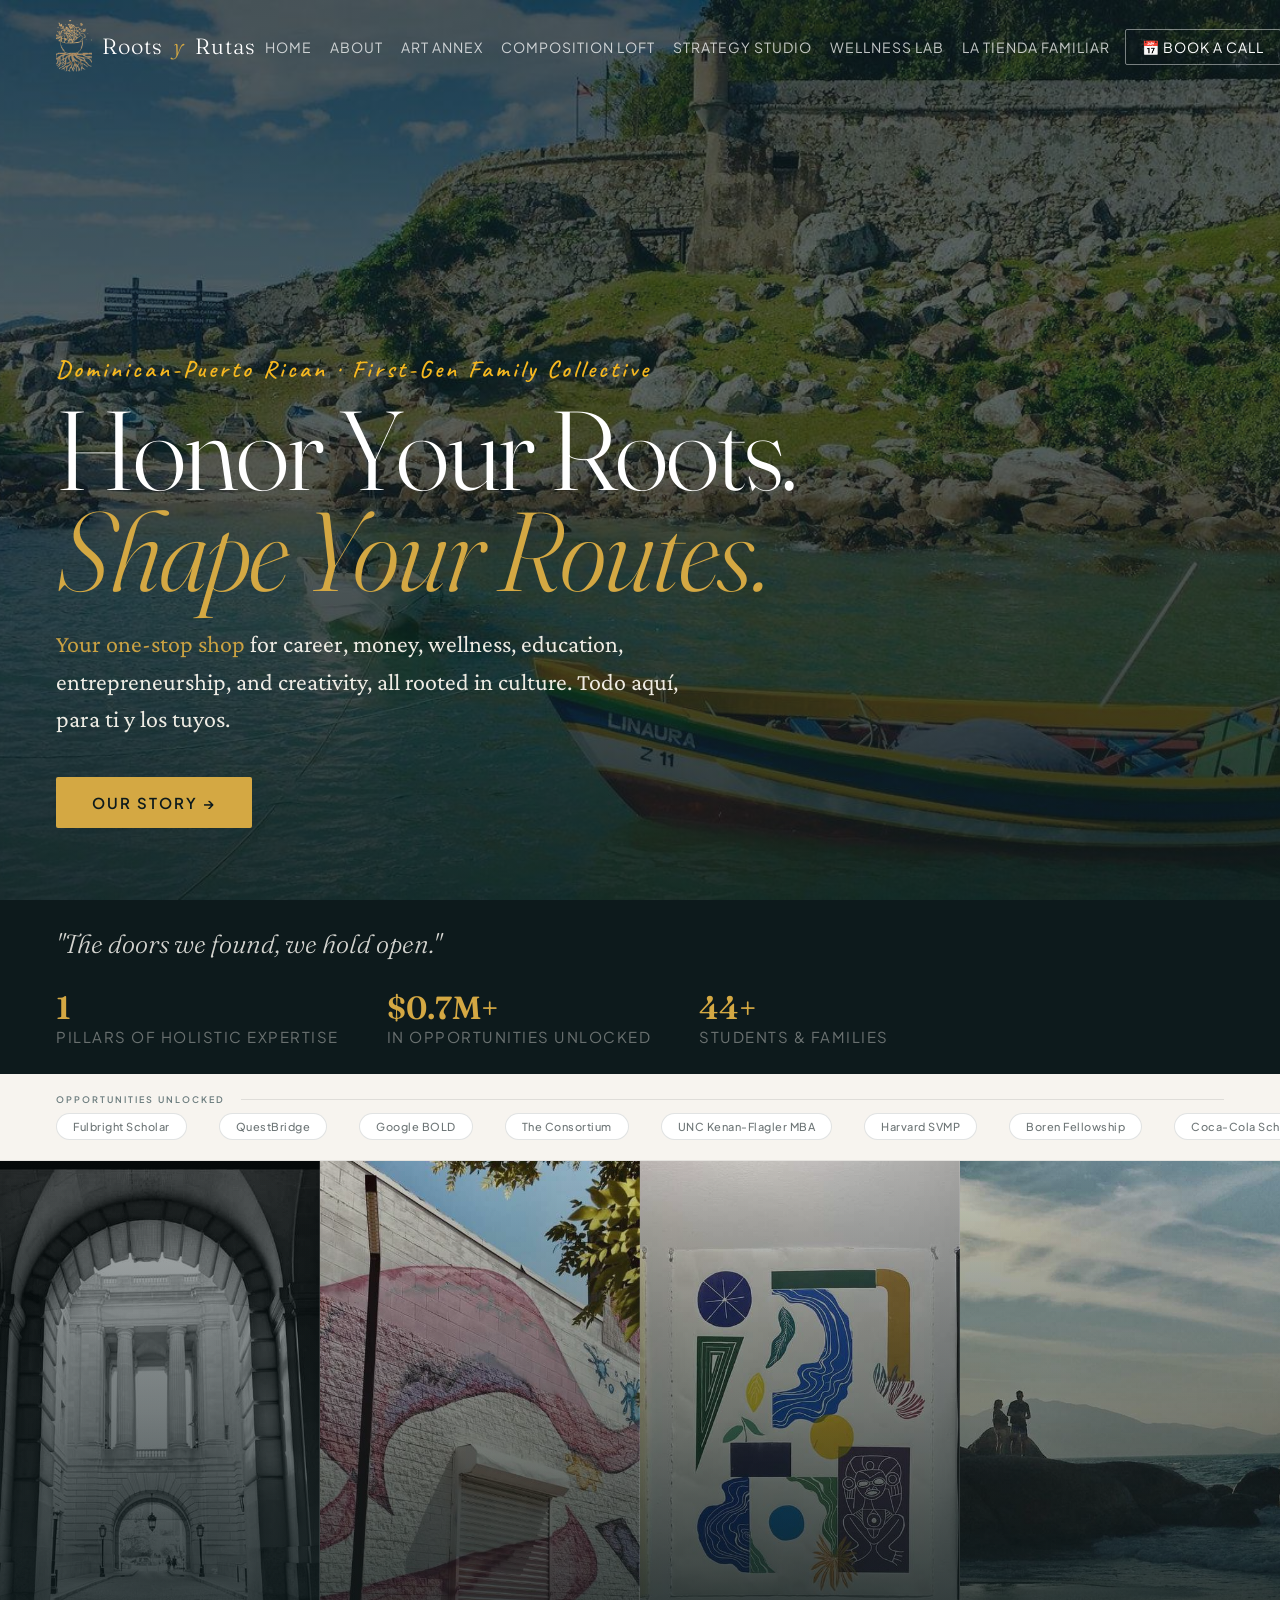
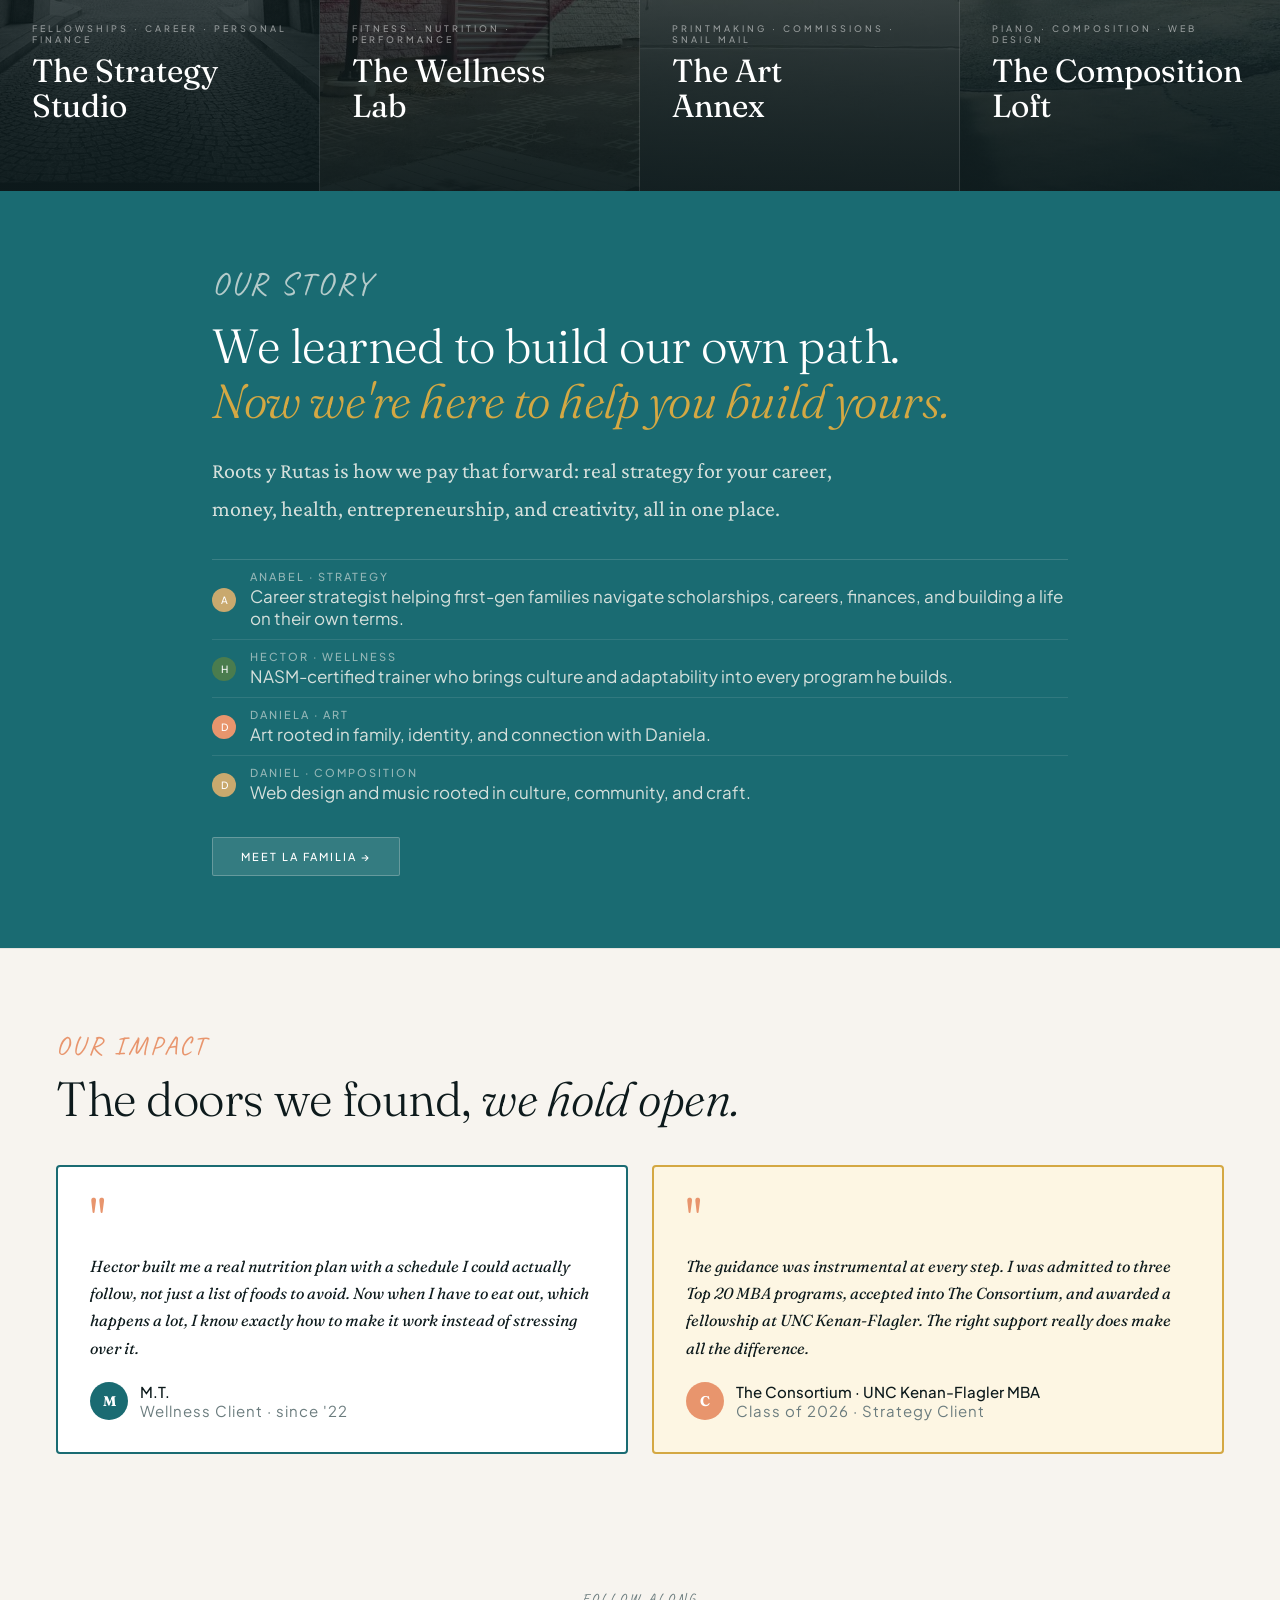
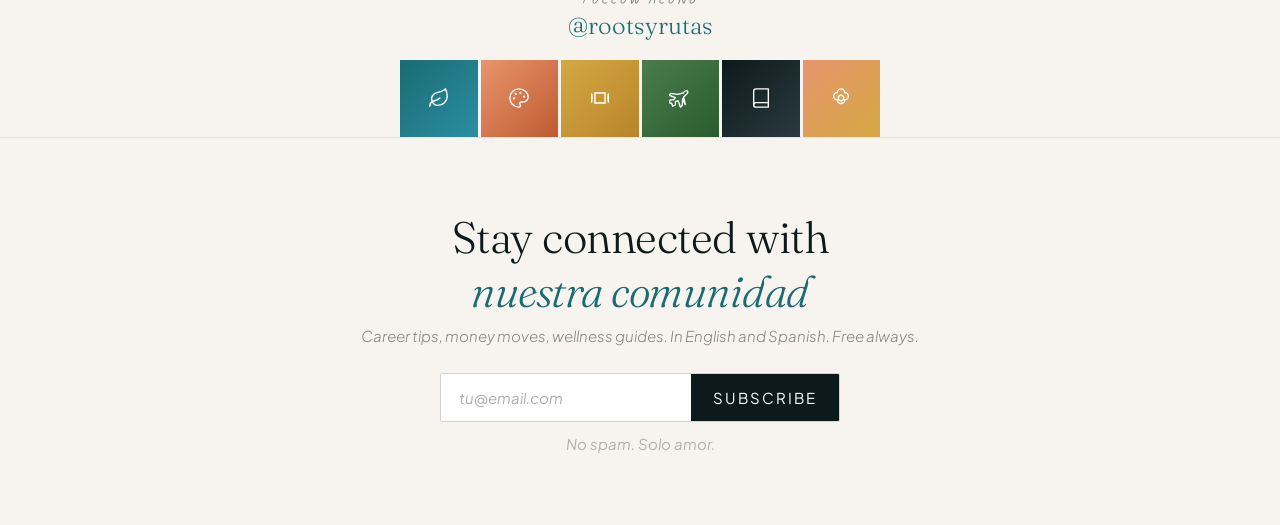
==== index.html @ 5cd0afe2 "Bump nav text size to 14px per feedback, still fits on one line Co-Authored-By: Claude Sonnet 5 <nor" ====
<!DOCTYPE html>
<html lang="en">
<head>
<link rel="preconnect" href="https://fonts.googleapis.com">
<link rel="preconnect" href="https://fonts.gstatic.com" crossorigin>
<link rel="preload" as="image" href="images/hero-home-mobile.jpg" media="(max-width:900px)">
<link rel="preload" as="image" href="images/hero-home.jpg" media="(min-width:901px)">
<style>
  .page { 
    display: none !important; 
    visibility: hidden !important;
    height: 0 !important;
    overflow: hidden !important;
  }
  .page.active { 
    display: block !important; 
    visibility: visible !important;
    height: auto !important;
    overflow: visible !important;
  }
  html { scroll-behavior: auto !important; }

/* ── STORY CAROUSEL ── */
.story-split {
  display:grid;
  grid-template-columns:1fr 1fr;
  align-items:start;
}
.story-carousel-wrap {
  position:sticky;
  top:0;
  overflow:hidden;
  height:520px;
}
.story-carousel-track {
  display:flex;
  width:300%;
  animation:story-slide 12s steps(1,end) infinite;
}
@keyframes story-slide {
  0%        { transform:translateX(0); }
  33.333%   { transform:translateX(-33.333%); }
  66.666%   { transform:translateX(-66.666%); }
  99.999%   { transform:translateX(0); }
}
.story-slide { width:33.333%; flex-shrink:0; }
.story-slide img { width:100%; height:520px; object-fit:cover; display:block; }
.story-text-stack { padding:56px 48px; }
.story-entry { margin-bottom:56px; padding-bottom:56px; border-bottom:1px solid rgba(13,26,28,0.08); }
.story-entry:last-child { margin-bottom:0; padding-bottom:0; border-bottom:none; }
@media(max-width:768px){
  .story-split { grid-template-columns:1fr; }
  .story-carousel-wrap { position:relative; height:280px; }
  .story-slide img { height:280px; }
  .story-text-stack { padding:40px 24px; }
}

/* ── RUTAS CAROUSEL ── */
.rutas-carousel-wrap { overflow:hidden; position:relative; }
.rutas-carousel-track { display:flex; width:200%; height:100%; animation:rutas-slide 8s steps(1,end) infinite; }
.rutas-slide { width:50%; flex-shrink:0; }
.rutas-slide img { width:100%; height:100%; object-fit:cover; display:block; }
@keyframes rutas-slide {
  0%     { transform:translateX(0); }
  50%    { transform:translateX(-50%); }
  99.9%  { transform:translateX(-50%); }
  100%   { transform:translateX(0); }
}

/* ── ROOTS CAROUSEL ── */
.roots-carousel-wrap { overflow:hidden; position:relative; }
.roots-carousel-track { display:flex; width:400%; height:100%; animation:roots-slide 16s steps(1,end) infinite; }
.roots-slide { width:25%; flex-shrink:0; }
.roots-slide img { width:100%; height:100%; object-fit:cover; display:block; }
@keyframes roots-slide {
  0%    { transform:translateX(0); }
  25%   { transform:translateX(-25%); }
  50%   { transform:translateX(-50%); }
  75%   { transform:translateX(-75%); }
  99.9% { transform:translateX(-75%); }
  100%  { transform:translateX(0); }
}

/* ── SECTION CAROUSELS (shared) ── */
.rry-carousel-wrap { overflow:hidden; position:relative; }
.rry-carousel-track { display:flex; height:100%; animation-duration:10s; animation-timing-function:steps(1,end); animation-iteration-count:infinite; }
.rry-slide { flex-shrink:0; }
.rry-slide img { width:100%; height:100%; object-fit:cover; display:block; }

/* 2-slide (Rutas) */
@keyframes rutas-car-slide {
  0%    { transform:translateX(0); }
  50%   { transform:translateX(-50%); }
  99.9% { transform:translateX(-50%); }
  100%  { transform:translateX(0); }
}
.rry-carousel-track[style*="rutas-car-slide"] { width:200%; }
.rry-carousel-track[style*="rutas-car-slide"] .rry-slide { width:50%; }

/* 3-slide (RootsyRutas) */
@keyframes rry-car-slide {
  0%      { transform:translateX(0); }
  33.33%  { transform:translateX(-33.333%); }
  66.66%  { transform:translateX(-66.666%); }
  99.9%   { transform:translateX(-66.666%); }
  100%    { transform:translateX(0); }
}
.rry-carousel-track[style*="rry-car-slide"] { width:300%; }
.rry-carousel-track[style*="rry-car-slide"] .rry-slide { width:33.333%; }
</style>
<meta charset="UTF-8">
<meta name="viewport" content="width=device-width, initial-scale=1.0">
<title>Roots y Rutas — Nuestra Vida, Tu Ruta</title>
<link rel="icon" type="image/png" href="images/favicon.png">
<link rel="apple-touch-icon" href="images/favicon.png">
<link href="https://fonts.googleapis.com/css2?family=Fraunces:ital,opsz,wght@0,9..144,300;0,9..144,600;0,9..144,700;1,9..144,300;1,9..144,600;1,9..144,700&family=Crimson+Pro:ital,wght@0,300;0,400;0,600;1,300;1,400;1,600&family=Plus+Jakarta+Sans:ital,wght@0,300;0,400;0,500;0,600;1,300;1,400&family=Caveat:wght@500;700&display=swap" rel="stylesheet">

<style>
/* ─────────────────────────────────────────────
   PHOTO ASSIGNMENTS (swap src= when hosting)
   HERO:        DDFBF8FC (Brazil boat - teal water)
   STORY:       IMG_0009  (graduation cheek kiss)
   ANA:         IMG_0433  (golden hour portrait)
   HECTOR_1:    IMG_4330  (museum with baby Thaís)
   HECTOR_2:    IMG_3834  (Colombia umbrellas)
   DANIELA:     IMG_2377  (diploma white dress)
   COUPLE:      IMG_1396  (graduation gowns walking)
   ARCHWAY:     IMG_0033  (B&W arch - strategy)
───────────────────────────────────────────── */

:root {
  /* Pulled directly from the photos */
  --teal:     #1a6b72;   /* from Brazil water */
  --sand:     #c9a96e;   /* from boat wood */
  --warm:     #e8956d;   /* from sunset skin tones */
  --deep:     #0d1a1c;   /* near black */
  --off-white:#f7f4ef;   /* warm white */
  --mid:      #6b7c7e;   /* muted teal-gray */
  --gold:     #d4a843;   /* Daniela's balloons */
  --green:    #4a7c4e;   /* your golden hour photo */
}

* { margin:0; padding:0; box-sizing:border-box; }
html { scroll-behavior:auto; }
.page { display:none; }
.page.active { display:block; }

body {
  font-family:'Plus Jakarta Sans', sans-serif;
  font-size:17px;
  background:var(--off-white);
  color:var(--deep);
  overflow-x:hidden;
}
/* ── NAV ── */
nav {
  position:fixed; top:0; left:0; right:0; z-index:100;
  display:flex; align-items:center; justify-content:space-between;
  padding:20px 56px;
  mix-blend-mode:normal;
  transition:all 0.4s, transform 0.35s ease;
}
nav.nav-hidden { transform:translateY(-100%); }
.nav-hamburger {
  display:none;
  flex-direction:column;
  justify-content:center;
  align-items:flex-end;
  gap:5px;
  width:32px;
  height:32px;
  background:none;
  border:none;
  cursor:pointer;
  padding:0;
  z-index:210;
  position:relative;
}
.nav-hamburger span {
  display:block;
  width:100%;
  height:2px;
  background:white;
  transition:transform 0.3s ease, opacity 0.3s ease, width 0.3s ease;
}
nav.scrolled .nav-hamburger span { background:var(--deep); }
.nav-hamburger.open span:nth-child(1) { transform:translateY(7px) rotate(45deg); width:100%; }
.nav-hamburger.open span:nth-child(2) { opacity:0; }
.nav-hamburger.open span:nth-child(3) { transform:translateY(-7px) rotate(-45deg); width:100%; }
.mobile-menu {
  position:fixed;
  inset:0;
  background:var(--deep);
  z-index:205;
  display:flex;
  align-items:center;
  justify-content:center;
  opacity:0;
  visibility:hidden;
  transform:translateY(-16px);
  transition:opacity 0.35s ease, transform 0.35s ease, visibility 0s linear 0.35s;
}
.mobile-menu.open {
  opacity:1;
  visibility:visible;
  transform:translateY(0);
  transition:opacity 0.35s ease, transform 0.35s ease, visibility 0s linear 0s;
}
.mobile-menu-links { list-style:none; text-align:center; padding:0; margin:0; }
.mobile-menu-links li { margin:20px 0; }
.mobile-menu-links a {
  font-family:'Fraunces',serif;
  font-weight:300;
  font-size:30px;
  color:#FAF6EE;
  text-decoration:none;
  cursor:pointer;
  display:inline-flex;
  flex-direction:column;
  gap:4px;
  line-height:1.1;
}
.mobile-menu-links a em {
  font-family:'Crimson Pro',serif;
  font-style:italic;
  font-weight:400;
  font-size:14px;
  color:rgba(247,244,239,0.5);
}
.mobile-menu-links .mobile-nav-book {
  margin-top:8px;
  display:inline-block;
  background:var(--gold);
  color:var(--deep);
  padding:13px 34px;
  border-radius:2px;
  font-family:'Plus Jakarta Sans',sans-serif;
  font-size:14px;
  font-weight:600;
  letter-spacing:2px;
  text-transform:uppercase;
}
@media(max-width:900px){
  .nav-hamburger { display:flex; }
}
nav.scrolled {
  background:rgba(247,244,239,0.97);
  backdrop-filter:blur(20px);
  padding:14px 56px;
  border-bottom:1px solid rgba(13,26,28,0.07);
}
.nav-logo {
  font-family:'Fraunces', serif;
  font-size:22px;
  font-weight:300;
  color:white;
  text-decoration:none;
  letter-spacing:1px;
  cursor:pointer;
  transition:color 0.4s;
}
nav.scrolled .nav-logo { color:var(--deep); }
.nav-logo em { font-style:italic; color:var(--gold); }
.nav-links { display:flex; gap:0; list-style:none; align-items:center; }
.nav-links a {
  text-decoration:none;
  font-size:14px;
  font-weight:400;
  color:rgba(255,255,255,0.75);
  letter-spacing:1px;
  text-transform:uppercase;
  transition:all 0.3s;
  padding:8px 9px;
  cursor:pointer;
  position:relative;
  white-space:nowrap;
}
nav.scrolled .nav-links a { color:rgba(13,26,28,0.55); }
.nav-links a:hover { color:var(--warm); }
nav.scrolled .nav-links a:hover { color:var(--teal); }
.nav-links a[data-es]::after {
  content:attr(data-es);
  position:absolute;
  top:100%;
  left:50%;
  transform:translate(-50%,2px);
  white-space:nowrap;
  font-family:'Crimson Pro',serif;
  font-style:italic;
  font-size:16px;
  font-weight:400;
  letter-spacing:0;
  text-transform:none;
  color:#FAF6EE;
  background:var(--deep);
  padding:6px 14px;
  border-radius:3px;
  opacity:0;
  pointer-events:none;
  transition:opacity 0.25s ease, transform 0.25s ease;
  z-index:200;
}
.nav-links a[data-es]:hover::after {
  opacity:1;
  transform:translate(-50%,8px);
}
.nav-book {
  background:transparent !important;
  border:1px solid rgba(255,255,255,0.45) !important;
  color:white !important;
  border-radius:2px;
  padding:8px 16px !important;
  margin-left:6px;
  white-space:nowrap;
  transition:all 0.3s !important;
}
.nav-book:hover { background:white !important; color:var(--deep) !important; }
nav.scrolled .nav-book {
  border-color:var(--teal) !important;
  color:var(--teal) !important;
}
nav.scrolled .nav-book:hover {
  background:var(--teal) !important;
  color:white !important;
}

/* ── PAGES ── */
/* ── HERO ── */
.hero {
  height:100vh;
  position:relative;
  overflow:hidden;
  display:flex;
  align-items:flex-end;
}
.hero-img {
  position:absolute;
  inset:0;
  background:
    linear-gradient(to bottom,
      rgba(13,26,28,0.72) 0%,
      rgba(13,26,28,0.65) 40%,
      rgba(13,26,28,0.85) 100%),
    url('images/hero-home.jpg') center/cover no-repeat;
}
.hero-content {
  position:relative;
  z-index:2;
  padding:0 56px 72px;
  max-width:900px;
  min-width:0;
  width:100%;
}
.hero-eyebrow {
  font-family:'Caveat', cursive;
  font-size:16px;
  color:rgba(255,255,255,0.65);
  letter-spacing:3px;
  display:block;
  margin-bottom:16px;
}
.hero-headline {
  font-family:'Fraunces', serif;
  font-weight:300;
  font-size:clamp(60px,9vw,112px);
  color:white;
  line-height:0.9;
  letter-spacing:-2px;
  margin-bottom:24px;
}
.hero-headline em {
  font-style:italic;
  color:var(--gold);
  display:block;
}
.hero-sub {
  font-size:15px;
  font-weight:300;
  color:rgba(255,255,255,0.72);
  line-height:1.75;
  max-width:480px;
  margin-bottom:40px;
  font-style:italic;
}
.hero-actions { display:flex; gap:16px; align-items:center; flex-wrap:wrap; }
.btn-hero-primary {
  background:white;
  color:var(--deep);
  padding:14px 32px;
  font-size:15px;
  font-weight:500;
  letter-spacing:2px;
  text-transform:uppercase;
  text-decoration:none;
  border-radius:2px;
  transition:all 0.25s;
  cursor:pointer;
  border:none;
  font-family:'Plus Jakarta Sans',sans-serif;
}
.btn-hero-primary:hover { background:var(--gold); color:white; }
.btn-hero-ghost {
  color:rgba(255,255,255,0.75);
  font-size:15px;
  font-weight:400;
  letter-spacing:2px;
  text-transform:uppercase;
  text-decoration:none;
  border-bottom:1px solid rgba(255,255,255,0.35);
  padding-bottom:2px;
  transition:all 0.25s;
  cursor:pointer;
}
.btn-hero-ghost:hover { color:white; border-color:white; }

/* ── INTRO STRIP ── */
.intro-strip {
  background:var(--deep);
  padding:28px 56px;
  display:flex;
  align-items:center;
  justify-content:space-between;
  gap:32px;
  flex-wrap:wrap;
}
.intro-tagline {
  font-family:'Fraunces', serif;
  font-size:clamp(18px,2.5vw,26px);
  font-style:italic;
  color:rgba(247,244,239,0.85);
  font-weight:300;
}
.intro-stats {
  display:flex;
  gap:48px;
}
.intro-stat {}
.intro-num {
  font-family:'Fraunces', serif;
  font-size:32px;
  font-weight:600;
  color:var(--gold);
  line-height:1;
}
.intro-label {
  font-size:15px;
  letter-spacing:1.5px;
  text-transform:uppercase;
  color:rgba(247,244,239,0.4);
  margin-top:3px;
}

/* ── FOUR PORTALS ── */
.portals {
  display:grid;
  grid-template-columns:repeat(4,1fr);
  height:70vh;
  min-height:500px;
}
.portal {
  position:relative;
  overflow:hidden;
  cursor:pointer;
}
.portal-img {
  position:absolute;
  inset:0;
  background-size:cover;
  background-position:center;
  transition:transform 0.7s cubic-bezier(0.25,0.46,0.45,0.94);
}
.portal:hover .portal-img { transform:scale(1.05); }
.portal-overlay {
  position:absolute;
  inset:0;
  background:linear-gradient(to top, rgba(13,26,28,0.85) 0%, rgba(13,26,28,0.2) 60%, transparent 100%);
  transition:background 0.4s;
}
.portal:hover .portal-overlay {
  background:linear-gradient(to top, rgba(13,26,28,0.92) 0%, rgba(13,26,28,0.4) 60%, rgba(13,26,28,0.1) 100%);
}
.portal-content {
  position:absolute;
  bottom:0; left:0; right:0;
  padding:36px 32px;
}
.portal-tag {
  font-size:9px;
  font-weight:500;
  letter-spacing:3px;
  text-transform:uppercase;
  color:rgba(255,255,255,0.5);
  display:block;
  margin-bottom:8px;
}
.portal-name {
  font-family:'Fraunces', serif;
  font-size:clamp(22px,2.5vw,32px);
  font-weight:400;
  color:white;
  line-height:1.1;
  margin-bottom:10px;
}
.portal-desc {
  font-size:15px;
  color:rgba(255,255,255,0.6);
  line-height:1.6;
  max-height:0;
  overflow:hidden;
  transition:max-height 0.4s ease, opacity 0.4s;
  opacity:0;
  margin-bottom:0;
}
.portal:hover .portal-desc {
  max-height:80px;
  opacity:1;
  margin-bottom:16px;
}
.portal-cta {
  display:inline-flex;
  align-items:center;
  gap:8px;
  font-size:15px;
  letter-spacing:2px;
  text-transform:uppercase;
  color:white;
  opacity:0;
  transform:translateY(8px);
  transition:all 0.4s;
}
.portal:hover .portal-cta { opacity:1; transform:translateY(0); }
.portal-cta-arrow { transition:transform 0.25s; }
.portal:hover .portal-cta-arrow { transform:translateX(4px); }
.portal-divider {
  position:absolute;
  top:0; right:0; bottom:0;
  width:1px;
  background:rgba(255,255,255,0.12);
}

/* ── OUR STORY ── */
.story {
  display:block;
}
.story-text {
  padding:56px 8%;
  display:grid;
  grid-template-columns:1fr 1fr;
  gap:48px;
  align-items:start;
  background:var(--teal);
}
.story-eyebrow {
  font-family:'Caveat', cursive;
  font-size:15px;
  color:var(--gold);
  letter-spacing:3px;
  display:block;
  margin-bottom:24px;
}
.story-headline {
  color:white;
  font-family:'Fraunces', serif;
  font-weight:300;
  font-size:clamp(42px,5vw,66px);
  color:white;
  line-height:1.05;
  margin-bottom:28px;
  letter-spacing:-0.5px;
}
.story-headline em { font-style:italic; color:var(--gold); }
.story-body {
  font-size:14.5px;
  font-weight:300;
  color:rgba(247,244,239,0.85);
  line-height:1.85;
  margin-bottom:16px;
}
.story-milestones {
  display:flex;
  flex-direction:column;
  gap:0;
  margin-top:36px;
  border-top:1px solid rgba(247,244,239,0.15);
}
.milestone-row {
  display:flex;
  gap:20px;
  align-items:flex-start;
  padding:16px 0;
  border-bottom:1px solid rgba(247,244,239,0.1);
}
.milestone-initial {
  width:28px;
  height:28px;
  border-radius:50%;
  display:flex;
  align-items:center;
  justify-content:center;
  font-size:15px;
  font-weight:500;
  color:white;
  flex-shrink:0;
  margin-top:2px;
}
.milestone-text {}
.milestone-who {
  font-size:9px;
  font-weight:500;
  letter-spacing:2px;
  text-transform:uppercase;
  opacity:0.65;
  margin-bottom:1px;
  color:white;
}
.milestone-what {
  font-size:15px;
  color:rgba(247,244,239,0.75);
  line-height:1.5;
}
.milestone-what em { font-style:italic; opacity:0.6; font-size:14px; }

/* ── SECTION DIVIDER ── */
.section-divider {
  padding:72px 56px;
  background:var(--off-white);
  display:grid;
  grid-template-columns:1fr 1fr;
  gap:80px;
  align-items:center;
}
.divider-headline {
  font-family:'Fraunces', serif;
  font-size:clamp(36px,5vw,64px);
  font-weight:300;
  line-height:1.0;
  letter-spacing:-1px;
  color:var(--deep);
}
.divider-headline em { font-style:italic; color:var(--teal); }
.divider-body {
  font-size:15px;
  font-weight:300;
  color:rgba(13,26,28,0.6);
  line-height:1.85;
}

/* ── WHO WE SERVE ── */
.serve {
  background:var(--off-white);
  padding:80px 56px;
  border-top:1px solid rgba(13,26,28,0.08);
}
.serve-grid {
  display:grid;
  grid-template-columns:repeat(4,1fr);
  gap:0;
  margin-top:48px;
  border:1px solid rgba(13,26,28,0.08);
  border-radius:4px;
  overflow:hidden;
}
.serve-item {
  padding:36px 28px;
  border-right:1px solid rgba(13,26,28,0.08);
  transition:background 0.25s;
}
.serve-item:last-child { border-right:none; }
.serve-item:hover { background:rgba(26,107,114,0.04); }
.serve-icon { font-size:28px; display:block; margin-bottom:14px; }
.serve-title {
  font-family:'Fraunces', serif;
  font-size:19px;
  font-weight:600;
  color:var(--deep);
  margin-bottom:8px;
}
.serve-desc {
  font-size:15px;
  color:rgba(13,26,28,0.55);
  line-height:1.65;
}

/* ── FREE RESOURCES ── */
.resources {
  background:var(--deep);
  padding:90px 56px;
}
.resources-header {
  display:grid;
  grid-template-columns:1fr 1fr;
  gap:60px;
  align-items:end;
  margin-bottom:56px;
}
.resources-headline {
  font-family:'Fraunces', serif;
  font-size:clamp(36px,5vw,60px);
  font-weight:300;
  color:white;
  line-height:1.0;
  letter-spacing:-1px;
}
.resources-headline em { font-style:italic; color:var(--gold); }
.resources-sub {
  font-size:14px;
  font-weight:300;
  color:rgba(247,244,239,0.55);
  line-height:1.8;
}
.resources-grid {
  display:grid;
  grid-template-columns:repeat(3,1fr);
  gap:2px;
  background:rgba(247,244,239,0.05);
}
.resource-card {
  background:rgba(13,26,28,0.8);
  padding:40px 32px;
  transition:background 0.3s;
  position:relative;
}
.resource-card:hover { background:rgba(26,107,114,0.15); }
.resource-card.coming { opacity:0.5; }
.resource-flag {
  display:inline-block;
  font-size:28px;
  margin-bottom:16px;
}
.resource-title {
  font-family:'Fraunces', serif;
  font-size:22px;
  font-weight:400;
  color:white;
  margin-bottom:10px;
  line-height:1.2;
}
.resource-desc {
  font-size:14px;
  color:rgba(247,244,239,0.5);
  line-height:1.65;
  margin-bottom:24px;
}
.resource-btn {
  display:inline-block;
  font-size:15px;
  letter-spacing:2px;
  text-transform:uppercase;
  color:var(--gold);
  text-decoration:none;
  border-bottom:1px solid rgba(212,168,67,0.35);
  padding-bottom:2px;
  transition:all 0.25s;
  cursor:pointer;
  background:none;
  border-top:none;
  border-left:none;
  border-right:none;
  font-family:'Plus Jakarta Sans',sans-serif;
}
.resource-btn:hover { color:white; border-color:white; }
.resource-btn.disabled {
  color:rgba(247,244,239,0.25);
  border-color:rgba(247,244,239,0.1);
  cursor:not-allowed;
}
.resource-badge {
  position:absolute;
  top:20px; right:20px;
  font-size:9px;
  letter-spacing:1.5px;
  text-transform:uppercase;
  padding:4px 10px;
  border-radius:2px;
}
.resource-badge.free { background:rgba(74,124,78,0.25); color:#7dd87f; }
.resource-badge.soon { background:rgba(247,244,239,0.08); color:rgba(247,244,239,0.4); }

/* ── CTA BAND ── */
.cta-band {
  background:var(--teal);
  padding:80px 56px;
  display:grid;
  grid-template-columns:1fr auto;
  gap:60px;
  align-items:center;
}
.cta-band-text {}
.cta-band-eyebrow {
  font-family:'Caveat', cursive;
  font-size:15px;
  color:rgba(247,244,239,0.6);
  letter-spacing:3px;
  display:block;
  margin-bottom:12px;
}
.cta-band-headline {
  font-family:'Fraunces', serif;
  font-weight:300;
  font-size:clamp(32px,4vw,52px);
  color:white;
  line-height:1.05;
  letter-spacing:-0.5px;
}
.cta-band-headline em { font-style:italic; }
.cta-band-actions {
  display:flex;
  flex-direction:column;
  gap:14px;
  align-items:flex-end;
  flex-shrink:0;
}
.btn-white {
  background:white;
  color:var(--teal);
  padding:15px 36px;
  font-size:15px;
  font-weight:500;
  letter-spacing:2px;
  text-transform:uppercase;
  text-decoration:none;
  border-radius:2px;
  transition:all 0.25s;
  cursor:pointer;
  border:none;
  font-family:'Plus Jakarta Sans',sans-serif;
  white-space:nowrap;
}
.btn-white:hover { background:var(--gold); color:white; }
.btn-white-outline {
  background:transparent;
  color:rgba(255,255,255,0.7);
  font-size:15px;
  letter-spacing:2px;
  text-transform:uppercase;
  text-decoration:none;
  border-bottom:1px solid rgba(255,255,255,0.3);
  padding-bottom:2px;
  transition:all 0.25s;
  cursor:pointer;
  white-space:nowrap;
}
.btn-white-outline:hover { color:white; border-color:white; }

/* ── EMAIL ── */
.email-section {
  background:var(--off-white);
  padding:72px 56px;
  text-align:center;
  border-top:1px solid rgba(13,26,28,0.07);
}
.email-headline {
  font-family:'Fraunces', serif;
  font-weight:300;
  font-size:clamp(28px,3.5vw,44px);
  color:var(--deep);
  margin-bottom:8px;
  letter-spacing:-0.5px;
}
.email-headline em { font-style:italic; color:var(--teal); }
.email-sub {
  font-size:15px;
  font-weight:300;
  color:rgba(13,26,28,0.5);
  margin-bottom:28px;
  font-style:italic;
}
.email-form {
  display:flex;
  gap:0;
  max-width:400px;
  margin:0 auto;
  border:1px solid rgba(13,26,28,0.15);
  border-radius:2px;
  overflow:hidden;
}
.email-input {
  flex:1;
  padding:14px 18px;
  border:none;
  background:white;
  font-size:15px;
  font-family:'Plus Jakarta Sans',sans-serif;
  color:var(--deep);
  outline:none;
}
.email-input::placeholder { color:rgba(13,26,28,0.35); font-style:italic; }
.email-submit {
  background:var(--deep);
  color:white;
  padding:14px 22px;
  border:none;
  font-size:15px;
  letter-spacing:2px;
  text-transform:uppercase;
  cursor:pointer;
  transition:background 0.25s;
  font-family:'Plus Jakarta Sans',sans-serif;
  white-space:nowrap;
}
.email-submit:hover { background:var(--teal); }
.email-note {
  font-size:15px;
  color:rgba(13,26,28,0.3);
  margin-top:12px;
  font-style:italic;
}

/* ── FOOTER ── */
footer {
  background:var(--deep);
  padding:60px 56px 28px;
}
.footer-top {
  display:grid;
  grid-template-columns:2fr 1fr 1fr 1fr;
  gap:48px;
  padding-bottom:48px;
  border-bottom:1px solid rgba(247,244,239,0.07);
  margin-bottom:24px;
}
.footer-brand {
  font-family:'Fraunces', serif;
  font-size:28px;
  font-weight:300;
  color:white;
  letter-spacing:0.5px;
  margin-bottom:8px;
}
.footer-brand em { font-style:italic; color:var(--gold); }
.footer-tagline {
  font-size:14px;
  font-style:italic;
  color:rgba(247,244,239,0.3);
  letter-spacing:1px;
  font-family:'Fraunces', serif;
}
.footer-col-title {
  font-size:9px;
  letter-spacing:2.5px;
  text-transform:uppercase;
  color:rgba(247,244,239,0.3);
  margin-bottom:16px;
  font-weight:500;
}
.footer-links { list-style:none; }
.footer-links li { margin-bottom:10px; }
.footer-links a {
  font-size:14px;
  color:rgba(247,244,239,0.5);
  text-decoration:none;
  transition:color 0.2s;
  cursor:pointer;
  font-weight:300;
}
.footer-links a:hover { color:var(--gold); }
.footer-bottom {
  display:flex;
  justify-content:space-between;
  align-items:center;
}
.footer-copy {
  font-size:15px;
  color:rgba(247,244,239,0.2);
}
.footer-social { display:flex; gap:20px; }
.footer-social a {
  font-size:15px;
  color:rgba(247,244,239,0.3);
  text-decoration:none;
  letter-spacing:1px;
  text-transform:uppercase;
  transition:color 0.2s;
}
.footer-social a:hover { color:var(--gold); }

/* ══════════════════════════════════════
   INTERIOR PAGES — SHARED
══════════════════════════════════════ */
.page-hero {
  height:75vh;
  min-height:480px;
  position:relative;
  display:flex;
  align-items:flex-end;
  overflow:hidden;
}
.page-hero-img {
  position:absolute;
  inset:0;
  background-size:cover;
  background-position:center;
}
.page-hero-overlay {
  position:absolute;
  inset:0;
  background:linear-gradient(to top,
    rgba(13,26,28,0.9) 0%,
    rgba(13,26,28,0.3) 60%,
    rgba(13,26,28,0.1) 100%);
}
.page-hero-content {
  position:relative;
  z-index:2;
  padding:0 56px 64px;
}
.page-hero-eyebrow {
  font-family:'Caveat', cursive;
  font-size:14px;
  color:rgba(255,255,255,0.55);
  letter-spacing:3px;
  display:block;
  margin-bottom:12px;
}
.page-hero-title {
  font-family:'Fraunces', serif;
  font-weight:300;
  font-size:clamp(44px,7vw,88px);
  color:white;
  line-height:0.92;
  letter-spacing:-2px;
}
.page-hero-title em { font-style:italic; }
.page-hero-sub {
  font-size:15px;
  font-weight:300;
  font-style:italic;
  color:rgba(255,255,255,0.6);
  max-width:500px;
  line-height:1.7;
  margin-top:16px;
}

/* Person intro */
.person-intro {
  display:grid;
  grid-template-columns:1fr 1fr;
  min-height:60vh;
}
.person-photo {
  background-size:cover;
  background-position:center top;
}
.person-text {
  padding:72px 64px;
  background:var(--off-white);
  display:flex;
  flex-direction:column;
  justify-content:center;
}
.person-name {
  font-family:'Fraunces', serif;
  font-size:clamp(46px,5.5vw,68px);
  font-weight:300;
  color:var(--deep);
  letter-spacing:-1px;
  line-height:0.95;
  margin-bottom:6px;
}
.person-name em { font-style:italic; }
.person-role {
  font-size:17px;
  letter-spacing:3px;
  text-transform:uppercase;
  color:var(--mid);
  margin-bottom:12px;
}
.person-bio {
  font-size:19px;
  font-weight:300;
  color:rgba(13,26,28,0.7);
  line-height:1.65;
  margin-bottom:10px;
}
.person-creds {
  display:flex;
  flex-wrap:wrap;
  gap:8px;
  margin-top:16px;
  margin-bottom:28px;
}
.person-cred {
  font-size:15px;
  letter-spacing:0.5px;
  padding:5px 14px;
  border:1px solid rgba(13,26,28,0.15);
  border-radius:2px;
  color:rgba(13,26,28,0.6);
}

/* Services section */
.services-section {
  padding:80px 56px;
  background:white;
}
.section-header {
  display:flex;
  justify-content:space-between;
  align-items:flex-end;
  margin-bottom:28px;
  flex-wrap:wrap;
  gap:20px;
}
.section-title-sm {
  font-family:'Caveat', cursive;
  font-size:14px;
  letter-spacing:3px;
  color:var(--mid);
  display:block;
  margin-bottom:8px;
  text-transform:uppercase;
}
.section-headline {
  font-family:'Fraunces', serif;
  font-size:clamp(28px,4vw,44px);
  font-weight:300;
  color:var(--deep);
  letter-spacing:-0.5px;
  line-height:1.05;
}
.section-headline em { font-style:italic; color:var(--teal); }
.services-list {
  display:flex;
  flex-direction:column;
  gap:0;
}
.service-row {
  display:grid;
  grid-template-columns:1fr 1fr auto;
  gap:40px;
  align-items:start;
  padding:36px 0;
  border-bottom:1px solid rgba(13,26,28,0.07);
  transition:background 0.2s;
}
.service-row:last-child { border-bottom:none; }
.service-left {}
.service-num {
  font-family:'Fraunces', serif;
  font-size:14px;
  color:rgba(13,26,28,0.25);
  margin-bottom:8px;
}
.service-name {
  font-family:'Fraunces', serif;
  font-size:clamp(20px,2.5vw,26px);
  font-weight:600;
  color:var(--deep);
  margin-bottom:6px;
  line-height:1.1;
}
.service-price {
  font-size:14px;
  color:var(--teal);
  letter-spacing:0.5px;
}
.service-middle {}
.service-desc {
  font-size:17px;
  font-weight:300;
  color:rgba(13,26,28,0.6);
  line-height:1.7;
  margin-bottom:12px;
}
.service-includes {
  list-style:none;
  display:flex;
  flex-direction:column;
  gap:4px;
}
.service-includes li {
  font-size:17px;
  color:rgba(13,26,28,0.6);
  display:flex;
  gap:8px;
  align-items:flex-start;
  line-height:1.4;
}
.service-includes li::before {
  content:'•';
  color:var(--teal);
  flex-shrink:0;
  font-size:20px;
  margin-top:-3px;
}
.service-right {
  display:flex;
  align-items:flex-start;
  padding-top:4px;
}
.btn-book {
  display:inline-flex;
  align-items:center;
  gap:8px;
  background:var(--deep);
  color:white;
  padding:12px 24px;
  font-size:15px;
  letter-spacing:2px;
  text-transform:uppercase;
  text-decoration:none;
  border-radius:2px;
  transition:all 0.25s;
  cursor:pointer;
  border:none;
  font-family:'Plus Jakarta Sans',sans-serif;
  white-space:nowrap;
}
.btn-book:hover { background:var(--teal); }
.btn-book.mango:hover { background:var(--warm); }
.btn-book.leaf:hover { background:var(--green); }

/* Products section */
.products-section {
  padding:48px 56px;
  background:var(--off-white);
}
.products-grid {
  display:grid;
  grid-template-columns:repeat(3,1fr);
  gap:20px;
  margin-top:20px;
}
.product-item {
  background:white;
  border-radius:4px;
  overflow:hidden;
  border:1px solid rgba(13,26,28,0.06);
  transition:all 0.3s;
}
.product-item:hover {
  transform:translateY(-3px);
  box-shadow:0 8px 24px rgba(13,26,28,0.08);
}
.product-thumb {
  height:140px;
  display:flex;
  align-items:center;
  justify-content:center;
  position:relative;
}
.product-thumb-text {
  font-family:'Fraunces', serif;
  font-size:21px;
  font-weight:600;
  color:white;
  text-align:center;
  line-height:1.2;
  padding:0 16px;
}
.product-avail {
  position:absolute;
  top:10px; right:10px;
  font-size:10px;
  letter-spacing:1.5px;
  text-transform:uppercase;
  padding:3px 8px;
  border-radius:2px;
}
.product-avail.yes { background:rgba(74,124,78,0.25); color:#5a9e5e; }
.product-avail.soon { background:rgba(13,26,28,0.2); color:rgba(255,255,255,0.5); }
.product-info { padding:18px 20px; }
.product-title {
  font-family:'Fraunces', serif;
  font-size:19px;
  font-weight:600;
  color:var(--deep);
  margin-bottom:6px;
}
.product-blurb {
  font-size:16px;
  color:rgba(13,26,28,0.55);
  line-height:1.5;
  margin-bottom:14px;
}
.product-footer-row {
  display:flex;
  justify-content:space-between;
  align-items:center;
}
.product-price-display {
  font-family:'Fraunces', serif;
  font-size:24px;
  font-weight:600;
  color:var(--teal);
}
.product-price-note {
  font-size:12px;
  color:var(--mid);
  display:block;
  margin-top:1px;
}
.btn-sm {
  background:var(--deep);
  color:white;
  padding:8px 16px;
  font-size:11px;
  letter-spacing:1.5px;
  text-transform:uppercase;
  border:none;
  cursor:pointer;
  border-radius:2px;
  transition:background 0.25s;
  font-family:'Plus Jakarta Sans',sans-serif;
}
.btn-sm:hover { background:var(--teal); }
.btn-sm.disabled { background:rgba(13,26,28,0.1); color:rgba(13,26,28,0.3); cursor:not-allowed; }

/* Art section */
.art-prints {
  background:var(--deep);
  padding:80px 56px;
}
.art-grid {
  display:grid;
  grid-template-columns:repeat(3,1fr);
  gap:16px;
  margin-top:40px;
}
.art-item {
  border-radius:4px;
  overflow:hidden;
  transition:transform 0.3s;
  cursor:pointer;
}
.art-item:hover { transform:translateY(-4px); }
.art-thumb {
  height:200px;
  display:flex;
  flex-direction:column;
  align-items:center;
  justify-content:center;
  position:relative;
}
.art-info { padding:16px; background:rgba(255,255,255,0.05); }
.art-title {
  font-family:'Fraunces', serif;
  font-size:16px;
  font-weight:400;
  color:white;
  margin-bottom:2px;
}
.art-edition {
  font-size:14px;
  color:rgba(247,244,239,0.35);
  letter-spacing:1px;
  display:block;
  margin-bottom:12px;
}
.art-row {
  display:flex;
  justify-content:space-between;
  align-items:center;
}
.art-price {
  font-family:'Fraunces', serif;
  font-size:18px;
  font-weight:600;
  color:var(--gold);
}

/* Snail mail */
.snail-section {
  background:var(--warm);
  padding:72px 56px;
  display:grid;
  grid-template-columns:1fr 1fr;
  gap:72px;
  align-items:center;
}
.snail-eyebrow {
  font-family:'Caveat', cursive;
  font-size:20px;
  color:rgba(255,255,255,0.6);
  letter-spacing:3px;
  display:block;
  margin-bottom:12px;
}
.snail-title {
  font-family:'Fraunces', serif;
  font-size:clamp(34px,5vw,56px);
  font-weight:300;
  color:white;
  line-height:1.0;
  letter-spacing:-1px;
  margin-bottom:16px;
}
.snail-title em { font-style:italic; }
.snail-body {
  font-size:14px;
  color:rgba(255,255,255,0.8);
  line-height:1.8;
  margin-bottom:28px;
  font-weight:300;
}
.snail-price-box {
  background:rgba(255,255,255,0.15);
  border-radius:4px;
  padding:32px;
  text-align:center;
}
.snail-price {
  font-family:'Fraunces', serif;
  font-size:64px;
  font-weight:300;
  color:white;
  line-height:1;
}
.snail-per { font-size:14px; color:rgba(255,255,255,0.55); margin-bottom:20px; }
.snail-features { text-align:left; margin-bottom:24px; }
.snail-feat {
  font-size:15px;
  color:rgba(255,255,255,0.8);
  padding:8px 0;
  border-bottom:1px solid rgba(255,255,255,0.1);
  display:flex;
  gap:10px;
  align-items:center;
}
.snail-feat:last-child { border-bottom:none; }

/* About page */
.about-mission {
  padding:90px 56px;
  background:var(--off-white);
}
.about-mission-inner {
  max-width:1200px;
  margin:0 auto;
  display:grid;
  grid-template-columns:1fr 1fr;
  gap:80px;
  align-items:center;
}
.mission-headline {
  font-family:'Fraunces', serif;
  font-size:clamp(36px,5vw,60px);
  font-weight:300;
  color:var(--deep);
  line-height:1.0;
  letter-spacing:-1px;
  margin-bottom:28px;
}
.mission-headline em { font-style:italic; color:var(--teal); }
.mission-body {
  font-size:14.5px;
  font-weight:300;
  color:rgba(13,26,28,0.65);
  line-height:1.85;
  margin-bottom:16px;
}
.mission-stats {
  display:grid;
  grid-template-columns:1fr 1fr;
  gap:0;
  border:1px solid rgba(13,26,28,0.1);
  border-radius:4px;
  overflow:hidden;
}
.mission-stat {
  padding:28px 24px;
  border-right:1px solid rgba(13,26,28,0.1);
  border-bottom:1px solid rgba(13,26,28,0.1);
}
.mission-stat:nth-child(2) { border-right:none; }
.mission-stat:nth-child(3) { border-bottom:none; }
.mission-stat:nth-child(4) { border-right:none; border-bottom:none; }
.mission-stat-num {
  font-family:'Fraunces', serif;
  font-size:36px;
  font-weight:600;
  color:var(--teal);
  line-height:1;
}
.mission-stat-label {
  font-size:15px;
  letter-spacing:1.5px;
  text-transform:uppercase;
  color:var(--mid);
  margin-top:4px;
}

/* Team bios */
.team-bios { background:white; }
.team-member {
  display:grid;
  grid-template-columns:1fr 1fr;
  min-height:auto;
  border-top:1px solid rgba(13,26,28,0.07);
}
.team-member:nth-child(even) .team-member-photo { order:2; }
.team-member:nth-child(even) .team-member-text { order:1; }
.team-member-photo { overflow:hidden; }
.team-member-photo img {
  width:100%;
  height:100%;
  object-fit:cover;
  display:block;
}
.team-member-text {
  padding:28px 44px;
  display:flex;
  flex-direction:column;
  justify-content:center;
}

/* Values */
.values-section {
  background:var(--deep);
  padding:90px 56px;
}
.values-grid {
  display:grid;
  grid-template-columns:repeat(5,1fr);
  gap:0;
  border:1px solid rgba(247,244,239,0.07);
  border-radius:4px;
  overflow:hidden;
  margin-top:48px;
}
.value-item {
  padding:36px 28px;
  border-right:1px solid rgba(247,244,239,0.07);
  transition:background 0.25s;
}
.value-item:last-child { border-right:none; }
.value-item:hover { background:rgba(26,107,114,0.15); }
.value-icon { font-size:26px; display:block; margin-bottom:14px; }
.value-title {
  font-family:'Fraunces', serif;
  font-size:18px;
  font-weight:600;
  color:white;
  margin-bottom:8px;
  line-height:1.15;
}
.value-desc {
  font-size:14px;
  color:rgba(247,244,239,0.45);
  line-height:1.65;
}

/* ── RESPONSIVE ── */
@media(max-width:900px){
  nav { padding:16px 24px; }
  .nav-links { display:none; }
  .hero-content { padding:0 24px 48px; }
  .intro-strip { padding:24px; flex-direction:column; }
  .portals { grid-template-columns:1fr; height:auto; }
  .portal { height:60vw; }
  .story,.person-intro,.futuro,.cta-band,
  .about-mission-inner,.team-member,
  .section-divider,.snail-section { grid-template-columns:1fr; }
  .team-member:nth-child(even) .team-member-photo { order:0; }
  .team-member:nth-child(even) .team-member-text { order:1; }
  .team-member-photo { height:60vw; }
  .team-member-photo img { height:100%; }
  .serve-grid,.values-grid { grid-template-columns:1fr 1fr; }
  .resources-grid,.products-grid { grid-template-columns:1fr !important; max-width:none !important; }
  .art-grid { grid-template-columns:1fr 1fr; }
  .service-row { grid-template-columns:1fr; gap:16px; }
  .mission-stats { grid-template-columns:1fr 1fr; }
  .footer-top { grid-template-columns:1fr 1fr; gap:32px; }
  section,
  .services-section,
  .products-section,
  .art-prints,
  .resources,
  .futuro,
  .serve,
  .values-section,
  .about-mission { padding:60px 24px; }
  .person-text,.team-member-text { padding:48px 24px; }
  .story-text { padding:56px 32px; }
  .cta-band { flex-direction:column; padding:60px 24px; }
  .cta-band-actions { align-items:flex-start; }
  footer { padding:48px 24px 24px; }
  .footer-top { gap:24px; }

  /* Swap in smaller, mobile-sized photos to cut page weight on phones */
  .hero-img { background-image:
    linear-gradient(to bottom, rgba(13,26,28,0.72) 0%, rgba(13,26,28,0.65) 40%, rgba(13,26,28,0.85) 100%),
    url('images/hero-home-mobile.jpg'); }
  #page-hero-strategy-img { background-image:
    linear-gradient(to bottom, rgba(13,26,28,0.2) 0%, rgba(13,26,28,0.8) 100%),
    url('images/hero-strategy-mobile.jpg') !important; }
  #page-hero-art-img { background-image:
    linear-gradient(to bottom, rgba(13,26,28,0.15) 0%, rgba(13,26,28,0.85) 100%),
    url('images/hero-art-mobile.jpg') !important; }
  #page-hero-about-img { background-image:
    linear-gradient(to bottom, rgba(13,26,28,0.2) 0%, rgba(13,26,28,0.8) 100%),
    url('images/hero-about-mobile.jpg') !important; }
  #portal-img-art { background-image:
    linear-gradient(to bottom, rgba(13,26,28,0.2) 0%, rgba(13,26,28,0.7) 100%),
    url('images/portal-art-mobile.jpg') !important; }
}

@media(max-width:600px){
  .hero-eyebrow { font-size:15px !important; letter-spacing:1px !important; overflow-wrap:break-word; }
  .hero-sub { font-size:15px !important; overflow-wrap:break-word; }
  .page-hero-eyebrow { overflow-wrap:break-word; }
  .serve-grid,.values-grid,.products-grid,.resources-grid { grid-template-columns:1fr !important; }
}

/* ── SCROLL ANIMATION ── */
.reveal {
  opacity:0;
  transform:translateY(24px);
  transition:opacity 0.7s ease, transform 0.7s ease;
}
.reveal.visible {
  opacity:1;
  transform:translateY(0);
}

/* Fellowship badges */
.badge-pill {
  display:inline-block;
  padding:6px 16px;
  border:1px solid rgba(13,26,28,0.12);
  border-radius:50px;
  font-size:11px;
  font-weight:500;
  color:rgba(13,26,28,0.6);
  letter-spacing:0.5px;
  white-space:nowrap;
  background:white;
  flex-shrink:0;
}
@keyframes marquee {
  0% { transform:translateX(0); }
  100% { transform:translateX(-50%); }
}
/* Sticky CTA show on scroll */
#stickyCTA.visible {
  opacity:1;
  transform:translateY(0);
}

/* === Strategy Studio Accordion === */
.acc-wrap { border-top:2px solid var(--teal); margin-top:8px; }
.acc-item { border-bottom:1px solid rgba(13,26,28,0.1); }
.acc-item.acc-open { background:rgba(74,124,78,0.03); }
.acc-header { display:flex; justify-content:space-between; align-items:center; padding:22px 16px; cursor:pointer; gap:16px; border-radius:3px; transition:background 0.2s; }
.acc-header:hover { background:rgba(13,26,28,0.03); }
.acc-header-left { display:flex; align-items:center; gap:20px; }
.acc-num { font-family:'Fraunces',serif; font-style:italic; font-size:15px; color:var(--mid); min-width:24px; }
.acc-title { font-family:'Fraunces',serif; font-size:28px; font-weight:600; color:var(--deep); line-height:1.1; }
.acc-sub { font-size:16px; color:var(--teal); margin-top:4px; letter-spacing:0.3px; }
.acc-meta { display:flex; align-items:center; gap:16px; flex-shrink:0; }
.acc-price { font-size:14px; color:var(--teal); white-space:nowrap; }
.acc-chevron { font-size:16px; color:var(--teal); transition:transform 0.35s ease; display:inline-block; }
.acc-item.acc-open .acc-chevron { transform:rotate(180deg); }
.acc-body { max-height:0; overflow:hidden; transition:max-height 0.45s ease; }
.acc-item.acc-open .acc-body { max-height:1800px; }
.acc-body-inner { padding:4px 16px 36px; }
.acc-tagline { font-size:16px; color:rgba(13,26,28,0.72); line-height:1.75; margin-bottom:14px; font-style:italic; }
.acc-body-inner .service-includes li:has(strong) { display:grid; grid-template-columns:16px 1fr; column-gap:8px; row-gap:2px; align-items:start; }
.acc-body-inner .service-includes li:has(strong)::before { grid-column:1; grid-row:1 / span 2; margin-top:3px; }
.acc-body-inner .service-includes li strong { grid-column:2; color:var(--deep); font-weight:700; display:block; font-size:15px; }
.acc-body-inner .service-includes .si-desc { grid-column:2; color:rgba(13,26,28,0.62); font-size:15px; line-height:1.55; padding-left:1px; }
.acc-includes { font-size:13px; color:var(--mid); margin-bottom:18px; padding:9px 14px; background:rgba(13,26,28,0.03); border-left:3px solid var(--teal); border-radius:0 3px 3px 0; }
@media(max-width:600px){.acc-header{flex-direction:column;align-items:flex-start;gap:8px;}.acc-meta{width:100%;justify-content:space-between;}.acc-price{font-size:13px;}}

/* Wellness Lab: scoped-down text sizing (this page only) */
.wellness-compact .page-hero-title { font-size:clamp(38px,6vw,72px); }
.wellness-compact .page-hero-eyebrow { font-size:15px; }
.wellness-compact .person-name { font-size:clamp(38px,4.5vw,54px); }
.wellness-compact .person-role { font-size:15px; }
.wellness-compact .person-bio { font-size:16px; }
.wellness-compact .person-cred { font-size:13px; padding:4px 11px; }
.wellness-compact .section-title-sm { font-size:13px; }
.wellness-compact .section-headline { font-size:clamp(24px,3.2vw,36px); }
.wellness-compact .serve-icon { font-size:24px; }
.wellness-compact .serve-title { font-size:17px; }
.wellness-compact .serve-desc { font-size:13.5px; }
.wellness-compact .acc-title { font-size:22px; }
.wellness-compact .acc-sub { font-size:14px; }
.wellness-compact .acc-num { font-size:13px; }
.wellness-compact .service-includes li { font-size:15px; }
.wellness-compact .product-title { font-size:17px; }
.wellness-compact .product-blurb { font-size:14px; }
.wellness-compact .product-price-display { font-size:20px; }
</style>
</head>
<body>

<!-- NAV -->
<nav id="mainNav">
  <span class="nav-logo" onclick="showPage('home')" style="display:inline-flex;align-items:center;gap:10px;"><img src="images/nav-logo-icon.png" alt="" style="height:52px;width:auto;display:block;">Roots <em>y</em> Rutas</span>
  <ul class="nav-links">
    <li><a onclick="showPage('home')" data-es="Inicio">Home</a></li>
    <li><a onclick="showPage('about')" data-es="Nosotros">About</a></li>
    <li><a onclick="showPage('art')" data-es="Anexo de Arte">Art Annex</a></li>
    <li><a onclick="showPage('loft')" data-es="El Estudio de Composici&oacute;n">Composition Loft</a></li>
    <li><a onclick="showPage('strategy')" data-es="Estudio de Estrategia">Strategy Studio</a></li>
    <li><a onclick="showPage('wellness')" data-es="Laboratorio de Bienestar">Wellness Lab</a></li>
    <li><a onclick="showPage('tienda')">La Tienda Familiar</a></li>
    <li><a class="nav-book" href="https://calendly.com/rootsyrutas/30min" target="_blank" data-es="Agenda una Llamada">📅 Book a Call</a></li>
  </ul>
  <button class="nav-hamburger" id="navHamburger" onclick="toggleMobileMenu()" aria-label="Open menu">
    <span></span><span></span><span></span>
  </button>
</nav>

<div class="mobile-menu" id="mobileMenu">
  <ul class="mobile-menu-links">
    <li><a onclick="showPage('home')">Home<em>Inicio</em></a></li>
    <li><a onclick="showPage('about')">About<em>Nosotros</em></a></li>
    <li><a onclick="showPage('art')">Art Annex<em>Anexo de Arte</em></a></li>
    <li><a onclick="showPage('loft')">Composition Loft<em>El Estudio de Composici&oacute;n</em></a></li>
    <li><a onclick="showPage('strategy')">Strategy Studio<em>Estudio de Estrategia</em></a></li>
    <li><a onclick="showPage('wellness')">Wellness Lab<em>Laboratorio de Bienestar</em></a></li>
    <li><a onclick="showPage('tienda')">La Tienda Familiar</a></li>
    <li><a class="mobile-nav-book" href="https://calendly.com/rootsyrutas/30min" target="_blank" onclick="closeMobileMenu()">📅 Book a Call</a></li>
  </ul>
</div>

<!-- Single page container - only active page HTML lives here -->
<div id="app"></div>


<script type="text/html" id="tpl-page-home">


  <!-- HERO -->
  <section class="hero">
    <div class="hero-img"></div>
    <div class="hero-content">
      <span class="hero-eyebrow" style="color:#F5B820;font-weight:600;letter-spacing:3px;font-size:24px;">Dominican-Puerto Rican · First-Gen Family Collective</span>
      <h1 class="hero-headline">
        Honor Your Roots.
        <em>Shape Your Routes.</em>
      </h1>
      <p class="hero-sub" style="font-family:'Crimson Pro',serif;color:#FAF6EE;font-style:normal;font-size:clamp(18px,2vw,24px);font-weight:400;max-width:640px;line-height:1.55;opacity:0.95;"><em style="font-style:normal;color:var(--gold);">Your one-stop shop</em> for career, money, wellness, education, entrepreneurship, and creativity, all rooted in culture. Todo aquí, para ti y los tuyos.</p>
      <div class="hero-actions">
        <span class="btn-hero-primary" onclick="showPage('about')" style="background:var(--gold);color:var(--deep);font-size:15px;padding:16px 36px;letter-spacing:2px;font-weight:600;">Our Story →</span>
      </div>
    </div>
  </section>

  <!-- INTRO STRIP -->
  <div class="intro-strip">
    <p class="intro-tagline">"The doors we found, <em>we hold open."</em></p>
    <div class="intro-stats">
      <div class="intro-stat">
        <div class="intro-num"><span class="counter" data-target="4">0</span></div>
        <div class="intro-label">Pillars of Holistic Expertise</div>
      </div>
      <div class="intro-stat">
        <div class="intro-num">$<span class="counter" data-target="1.5" data-suffix="M+">0</span></div>
        <div class="intro-label">In Opportunities Unlocked</div>
      </div>
      <div class="intro-stat">
        <div class="intro-num"><span class="counter" data-target="100" data-suffix="+">0</span></div>
        <div class="intro-label">Students &amp; Families</div>
      </div>
    </div>
  </div>


  <!-- FELLOWSHIP STRIP -->
  <div style="background:var(--off-white);padding:20px 56px;border-bottom:1px solid rgba(13,26,28,0.07);overflow:hidden;">
    <div style="display:flex;align-items:center;gap:16px;margin-bottom:8px;">
      <span style="font-size:9px;font-weight:600;letter-spacing:2px;text-transform:uppercase;color:var(--mid);white-space:nowrap;flex-shrink:0;">Opportunities unlocked</span>
      <div style="height:1px;background:rgba(13,26,28,0.1);flex:1;"></div>
    </div>
    <div class="marquee-track" style="display:flex;gap:32px;animation:marquee 25s linear infinite;width:max-content;">
      <span class="badge-pill">Fulbright Scholar</span>
      <span class="badge-pill">QuestBridge</span>
      <span class="badge-pill">Google BOLD</span>
      <span class="badge-pill">The Consortium</span>
      <span class="badge-pill">UNC Kenan-Flagler MBA</span>
      <span class="badge-pill">Harvard SVMP</span>
      <span class="badge-pill">Boren Fellowship</span>
      <span class="badge-pill">Coca-Cola Scholarship</span>
      <span class="badge-pill">Posse Foundation</span>
      <span class="badge-pill">AmeriCorps VISTA</span>
      <span class="badge-pill">NSF REU</span>
      <span class="badge-pill">Klemm Human Rights Fellowship</span>
      <!-- duplicate for seamless loop -->
      <span class="badge-pill">Fulbright Scholar</span>
      <span class="badge-pill">QuestBridge</span>
      <span class="badge-pill">Google BOLD</span>
      <span class="badge-pill">The Consortium</span>
      <span class="badge-pill">UNC Kenan-Flagler MBA</span>
      <span class="badge-pill">Harvard SVMP</span>
      <span class="badge-pill">Boren Fellowship</span>
      <span class="badge-pill">Coca-Cola Scholarship</span>
      <span class="badge-pill">Posse Foundation</span>
      <span class="badge-pill">AmeriCorps VISTA</span>
      <span class="badge-pill">NSF REU</span>
      <span class="badge-pill">Klemm Human Rights Fellowship</span>
    </div>
  </div>

  <!-- FOUR PORTALS -->
  <div class="portals">
    <div class="portal" onclick="showPage('strategy')">
      <div class="portal-img" style="background:
        linear-gradient(to bottom, rgba(13,26,28,0.3) 0%, rgba(13,26,28,0.7) 100%),
        url('images/portal-strategy.jpg') center/cover no-repeat;">
      </div>
      <div class="portal-overlay"></div>
      <div class="portal-divider"></div>
      <div class="portal-content">
        <span class="portal-tag">Fellowships · Career · Personal Finance</span>
        <div class="portal-name">The Strategy<br>Studio</div>
        <div class="portal-desc">Career coaching, fellowship navigation, financial planning, and college access with Anabel.</div>
        <div class="portal-cta">Enter <span class="portal-cta-arrow">→</span></div>
      </div>
    </div>
    <div class="portal" onclick="showPage('wellness')">
      <div class="portal-img" style="background:
        linear-gradient(to bottom, rgba(13,26,28,0.2) 0%, rgba(13,26,28,0.7) 100%),
        url('images/portal-wellness.jpg') center/cover no-repeat;">
      </div>
      <div class="portal-overlay"></div>
      <div class="portal-divider"></div>
      <div class="portal-content">
        <span class="portal-tag">Fitness · Nutrition · Performance</span>
        <div class="portal-name">The Wellness<br>Lab</div>
        <div class="portal-desc">Culturally grounded training and nutrition with Hector.</div>
        <div class="portal-cta">Enter <span class="portal-cta-arrow">→</span></div>
      </div>
    </div>
    <div class="portal" onclick="showPage('art')">
      <div class="portal-img" id="portal-img-art" style="background:
        linear-gradient(to bottom, rgba(13,26,28,0.2) 0%, rgba(13,26,28,0.7) 100%),
        url('images/portal-art.jpg') center/cover no-repeat;">
      </div>
      <div class="portal-overlay"></div>
      <div class="portal-divider"></div>
      <div class="portal-content">
        <span class="portal-tag">Printmaking · Commissions · Snail Mail</span>
        <div class="portal-name">The Art<br>Annex</div>
        <div class="portal-desc">Hand-pressed prints, Snail Mail Club, and living abroad coaching with Daniela.</div>
        <div class="portal-cta">Enter <span class="portal-cta-arrow">→</span></div>
      </div>
    </div>
    <div class="portal" onclick="showPage('loft')">
      <div class="portal-img" style="background:
        linear-gradient(to bottom, rgba(13,26,28,0.2) 0%, rgba(13,26,28,0.7) 100%),
        url('images/portal-loft.jpg') center/cover no-repeat;">
      </div>
      <div class="portal-overlay"></div>
      <div class="portal-content">
        <span class="portal-tag">Piano · Composition · Web Design</span>
        <div class="portal-name">The Composition<br>Loft</div>
        <div class="portal-desc">Website builds for your business and piano lessons — computer science and music with Daniel.</div>
        <div class="portal-cta">Enter <span class="portal-cta-arrow">→</span></div>
      </div>
    </div>
  </div>

  <!-- OUR STORY -->
  <section style="background:var(--teal);padding:72px 0;">
    <div style="max-width:920px;margin:0 auto;padding:0 32px;">

      <span style="font-family:'Caveat',cursive;font-size:32px;color:rgba(247,244,239,0.7);letter-spacing:3px;text-transform:uppercase;display:block;margin-bottom:14px;">our story</span>

      <h2 style="font-family:'Fraunces',serif;font-weight:300;font-size:clamp(32px,4.2vw,48px);color:white;line-height:1.15;letter-spacing:-0.5px;margin-bottom:24px;">We learned to build our own path.<br><em style="font-style:italic;color:var(--gold);">Now we're here to help you build&nbsp;yours.</em></h2>

      <p style="font-family:'Crimson Pro',serif;font-size:22px;color:rgba(247,244,239,0.85);line-height:1.7;margin-bottom:32px;max-width:640px;">Roots y Rutas is how we pay that forward: real strategy for your career, money, health, entrepreneurship, and creativity, all in one place.</p>

      <div style="display:flex;flex-direction:column;gap:0;border-top:1px solid rgba(247,244,239,0.15);">

        <div style="display:flex;gap:14px;align-items:center;padding:10px 0;border-bottom:1px solid rgba(247,244,239,0.1);">
          <div style="width:24px;height:24px;border-radius:50%;background:var(--sand);display:flex;align-items:center;justify-content:center;font-size:10px;font-weight:500;color:white;flex-shrink:0;">A</div>
          <div>
            <div style="font-size:11px;font-weight:500;letter-spacing:2px;text-transform:uppercase;color:rgba(247,244,239,0.55);margin-bottom:2px;">Anabel · Strategy</div>
            <div style="font-size:17px;color:rgba(247,244,239,0.85);">Career strategist helping first-gen families navigate scholarships, careers, finances, and building a life on their own terms.</div>
          </div>
        </div>

        <div style="display:flex;gap:14px;align-items:center;padding:10px 0;border-bottom:1px solid rgba(247,244,239,0.1);">
          <div style="width:24px;height:24px;border-radius:50%;background:var(--green);display:flex;align-items:center;justify-content:center;font-size:10px;font-weight:500;color:white;flex-shrink:0;">H</div>
          <div>
            <div style="font-size:11px;font-weight:500;letter-spacing:2px;text-transform:uppercase;color:rgba(247,244,239,0.55);margin-bottom:2px;">Hector · Wellness</div>
            <div style="font-size:17px;color:rgba(247,244,239,0.85);">NASM-certified trainer who brings culture and adaptability into every program he builds.</div>
          </div>
        </div>

        <div style="display:flex;gap:14px;align-items:center;padding:10px 0;border-bottom:1px solid rgba(247,244,239,0.1);">
          <div style="width:24px;height:24px;border-radius:50%;background:var(--warm);display:flex;align-items:center;justify-content:center;font-size:10px;font-weight:500;color:white;flex-shrink:0;">D</div>
          <div>
            <div style="font-size:11px;font-weight:500;letter-spacing:2px;text-transform:uppercase;color:rgba(247,244,239,0.55);margin-bottom:2px;">Daniela · Art</div>
            <div style="font-size:17px;color:rgba(247,244,239,0.85);">Art rooted in family, identity, and connection with Daniela.</div>
          </div>
        </div>

        <div style="display:flex;gap:14px;align-items:center;padding:10px 0;">
          <div style="width:24px;height:24px;border-radius:50%;background:var(--sand);display:flex;align-items:center;justify-content:center;font-size:10px;font-weight:500;color:white;flex-shrink:0;">D</div>
          <div>
            <div style="font-size:11px;font-weight:500;letter-spacing:2px;text-transform:uppercase;color:rgba(247,244,239,0.55);margin-bottom:2px;">Daniel · Composition</div>
            <div style="font-size:17px;color:rgba(247,244,239,0.85);">Web design and music rooted in culture, community, and craft.</div>
          </div>
        </div>

      </div>

      <div style="margin-top:24px;">
        <span onclick="showPage('about')" style="display:inline-block;background:rgba(247,244,239,0.12);color:white;border:1px solid rgba(247,244,239,0.25);padding:12px 28px;font-size:11px;font-weight:500;letter-spacing:2px;text-transform:uppercase;cursor:pointer;border-radius:2px;font-family:'Plus Jakarta Sans',sans-serif;transition:background 0.2s;">Meet La Familia →</span>
      </div>

    </div>
  </section>



  <!-- TESTIMONIALS -->
  <section style="background:var(--off-white);padding:80px 56px;border-top:1px solid rgba(13,26,28,0.07);">
    <div style="max-width:1200px;margin:0 auto;">
      <span style="font-family:'Caveat',cursive;font-size:26px;color:var(--warm);letter-spacing:3px;display:block;margin-bottom:12px;text-transform:uppercase;">Our Impact</span>
      <h2 style="font-family:'Fraunces',serif;font-weight:300;font-size:clamp(32px,4vw,48px);color:var(--deep);line-height:1.05;letter-spacing:-0.5px;margin-bottom:40px;">The doors we found, <em style="font-style:italic;">we hold open.</em></h2>
      <div style="display:grid;grid-template-columns:repeat(2,1fr);gap:24px;">

        <div style="background:white;border-radius:4px;padding:32px;border:2px solid #1a6b72;">
          <div style="font-family:'Fraunces',serif;font-size:48px;color:var(--warm);line-height:0.8;margin-bottom:16px;">"</div>
          <p style="font-family:'Fraunces',serif;font-size:16px;font-style:italic;color:var(--deep);line-height:1.7;margin-bottom:20px;">Hector built me a real nutrition plan with a schedule I could actually follow, not just a list of foods to avoid. Now when I have to eat out, which happens a lot, I know exactly how to make it work instead of stressing over it.</p>
          <div style="display:flex;align-items:center;gap:12px;">
            <div style="width:38px;height:38px;border-radius:50%;background:var(--teal);display:flex;align-items:center;justify-content:center;font-family:'Fraunces',serif;font-weight:700;color:white;font-size:14px;">M</div>
            <div>
              <div style="font-size:15px;font-weight:500;color:var(--deep);">M.T.</div>
              <div style="font-size:15px;color:var(--mid);letter-spacing:1px;">Wellness Client · since '22</div>
            </div>
          </div>
        </div>

        <div style="background:#FDF6E3;border-radius:4px;padding:32px;border:2px solid #d4a843;">
          <div style="font-family:'Fraunces',serif;font-size:48px;color:var(--warm);line-height:0.8;margin-bottom:16px;">"</div>
          <p style="font-family:'Fraunces',serif;font-size:16px;font-style:italic;color:var(--deep);line-height:1.7;margin-bottom:20px;">The guidance was instrumental at every step. I was admitted to three Top 20 MBA programs, accepted into The Consortium, and awarded a fellowship at UNC Kenan-Flagler. The right support really does make all the difference.</p>
          <div style="display:flex;align-items:center;gap:12px;">
            <div style="width:38px;height:38px;border-radius:50%;background:var(--warm);display:flex;align-items:center;justify-content:center;font-family:'Fraunces',serif;font-weight:700;color:white;font-size:14px;">C</div>
            <div>
              <div style="font-size:15px;font-weight:500;color:var(--deep);">The Consortium · UNC Kenan-Flagler MBA</div>
              <div style="font-size:15px;color:var(--mid);letter-spacing:1px;">Class of 2026 · Strategy Client</div>
            </div>
          </div>
        </div>

      </div>
    </div>
  </section>

  <!-- INSTAGRAM TEASER -->
  <div style="background:var(--off-white);padding:56px 56px 0;">
    <div style="display:flex;flex-direction:column;align-items:center;text-align:center;margin-bottom:20px;">
      <div>
        <span style="font-family:'Caveat',cursive;font-size:14px;color:var(--mid);letter-spacing:3px;text-transform:uppercase;display:block;margin-bottom:4px;">follow along</span>
        <h3 style="font-family:'Fraunces',serif;font-size:24px;font-weight:300;"><a href="https://instagram.com/rootsyrutas" target="_blank" style="color:var(--teal);text-decoration:none;">@rootsyrutas</a></h3>
      </div>
      
    </div>
    <div style="display:grid;grid-template-columns:repeat(6,1fr);gap:3px;max-width:480px;margin:0 auto;">
      <!-- Leaf/Nature -->
      <div style="aspect-ratio:1;background:linear-gradient(135deg,var(--teal),#2B8FA3);display:flex;align-items:center;justify-content:center;">
        <svg width="22" height="22" viewBox="0 0 24 24" fill="none" stroke="white" stroke-width="1.5" stroke-linecap="round" stroke-linejoin="round"><path d="M11 20A7 7 0 0 1 9.8 6.1C15.5 5 17 4.48 19 2c1 2 2 4.18 2 8 0 5.5-4.78 10-10 10z"/><path d="M2 21c0-3 1.85-5.36 5.08-6C9.5 14.52 12 13 13 12"/></svg>
      </div>
      <!-- Palette/Art -->
      <div style="aspect-ratio:1;background:linear-gradient(135deg,var(--warm),#C05A30);display:flex;align-items:center;justify-content:center;">
        <svg width="22" height="22" viewBox="0 0 24 24" fill="none" stroke="white" stroke-width="1.5" stroke-linecap="round" stroke-linejoin="round"><circle cx="13.5" cy="6.5" r=".5" fill="white"/><circle cx="17.5" cy="10.5" r=".5" fill="white"/><circle cx="8.5" cy="7.5" r=".5" fill="white"/><circle cx="6.5" cy="12.5" r=".5" fill="white"/><path d="M12 2C6.5 2 2 6.5 2 12s4.5 10 10 10c.926 0 1.648-.746 1.648-1.688 0-.437-.18-.835-.437-1.125-.29-.289-.438-.652-.438-1.125a1.64 1.64 0 0 1 1.668-1.668h1.996c3.051 0 5.555-2.503 5.555-5.554C21.965 6.012 17.461 2 12 2z"/></svg>
      </div>
      <!-- Dumbbell/Fitness -->
      <div style="aspect-ratio:1;background:linear-gradient(135deg,var(--gold),#B8852A);display:flex;align-items:center;justify-content:center;">
        <svg width="22" height="22" viewBox="0 0 24 24" fill="none" stroke="white" stroke-width="1.5" stroke-linecap="round" stroke-linejoin="round"><path d="M6.5 6.5h11"/><path d="M6.5 17.5h11"/><path d="M3 9.5v5"/><path d="M21 9.5v5"/><path d="M3 7.5v9"/><path d="M21 7.5v9"/><path d="M6.5 6.5v11"/><path d="M17.5 6.5v11"/></svg>
      </div>
      <!-- Plane/Travel -->
      <div style="aspect-ratio:1;background:linear-gradient(135deg,var(--green),#2A5C2E);display:flex;align-items:center;justify-content:center;">
        <svg width="22" height="22" viewBox="0 0 24 24" fill="none" stroke="white" stroke-width="1.5" stroke-linecap="round" stroke-linejoin="round"><path d="M17.8 19.2 16 11l3.5-3.5C21 6 21 4 19 4s-2 1-3.5 2.5L9 8 2 7l-2 2 7 2.5L5 14l-3.5 0L0 17l3 1 1 3 3-1.5 0-3.5L10 15l2.5 7 2-2 .3-7.2z"/></svg>
      </div>
      <!-- Book/Education -->
      <div style="aspect-ratio:1;background:linear-gradient(135deg,var(--deep),#2A3A40);display:flex;align-items:center;justify-content:center;">
        <svg width="22" height="22" viewBox="0 0 24 24" fill="none" stroke="white" stroke-width="1.5" stroke-linecap="round" stroke-linejoin="round"><path d="M4 19.5A2.5 2.5 0 0 1 6.5 17H20"/><path d="M6.5 2H20v20H6.5A2.5 2.5 0 0 1 4 19.5v-15A2.5 2.5 0 0 1 6.5 2z"/></svg>
      </div>
      <!-- Flower/Culture -->
      <div style="aspect-ratio:1;background:linear-gradient(135deg,var(--warm),var(--gold));display:flex;align-items:center;justify-content:center;">
        <svg width="22" height="22" viewBox="0 0 24 24" fill="none" stroke="white" stroke-width="1.5" stroke-linecap="round" stroke-linejoin="round"><circle cx="12" cy="12" r="3"/><path d="M12 2a4 4 0 0 1 4 4 4 4 0 0 1 4 4 4 4 0 0 1-4 4 4 4 0 0 1-4 4 4 4 0 0 1-4-4 4 4 0 0 1-4-4 4 4 0 0 1 4-4 4 4 0 0 1 4-4z"/></svg>
      </div>
    </div>
  </div>

  <!-- EMAIL SIGNUP -->
  <div class="email-section reveal">
    <h2 class="email-headline">Stay connected with<br><em>nuestra comunidad</em></h2>
    <p class="email-sub">Career tips, money moves, wellness guides. In English and Spanish. Free always.</p>
    <div class="email-form">
      <input class="email-input" type="email" placeholder="tu@email.com">
      <button class="email-submit">Subscribe</button>
    </div>
    <p class="email-note">No spam. Solo amor.</p>
  </div>

</div>
</script>

<script type="text/html" id="tpl-page-strategy">

  <section class="page-hero">
    <div class="page-hero-img" id="page-hero-strategy-img" style="background:
      linear-gradient(to bottom, rgba(13,26,28,0.2) 0%, rgba(13,26,28,0.8) 100%),
      url('images/hero-strategy.jpg') center/cover no-repeat;">
    </div>
    <div class="page-hero-overlay"></div>
    <div class="page-hero-content" style="text-align:center;width:100%;">
      <span class="page-hero-eyebrow" style="font-size:26px;letter-spacing:4px;">Career · Fellowship · Finance</span>
      <h1 class="page-hero-title">The Strategy<br><em>Studio</em></h1>
      
    </div>
  </section>

  <div class="person-intro">
    <div class="person-photo" style="background:url('images/person-anabel.jpg') center top/cover no-repeat; min-height:500px;"></div>
    <div class="person-text">
      <div class="person-name">Anabel</div>
      <div class="person-role">Lead Strategist, Roots y Rutas Strategy Studio</div>
      <p class="person-bio">My story starts in the Dominican Republic and has taken me around the world, from human rights research in Mongolia to community work in Ethiopia and Greece. Along the way, I learned to adapt, try things that scared me, and grow wherever I was planted. I navigated academia and finance as a first-gen immigrant without a roadmap, and I've spent the last decade helping others do the same.</p>
      <p class="person-bio">Through Scholarly Siblings and years of coaching, I've worked with international students, immigrants, first-generation professionals, and others charting their own path, helping 100+ of them secure over $1.5 million in funding and land opportunities that once felt out of reach. That's why my family and I built Roots y Rutas, the bridge we wish we'd had. Your career, finances, health, and creativity aren't separate tracks; they feed each other. I work with people applying for fellowships, launching careers, navigating pivots, and building something meaningful for their families. Book a free 20-minute call where we'll talk through your story and start building a strategy together.</p>
      <div class="person-creds">
        <span class="person-cred">AI Governance</span>
        <span class="person-cred">SHRM Certified</span>
        <span class="person-cred">Career Coach Cert</span>
        <span class="person-cred">VITA Volunteer</span>
        <span class="person-cred">Coca-Cola Scholar</span>
        <span class="person-cred">Posse Full-Tuition Leadership Scholar</span>
        <span class="person-cred">Critical Language Scholar (CLS) &middot; Brazil, Mongolia, Ethiopia, Greece, DR</span>
        <span class="person-cred">Institutional Evaluator &amp; Volunteer (Posse, NISL-Y, Esperanza Fund)</span>
        <span class="person-cred">IRS-Certified Advanced VITA Volunteer</span>
      </div>
      <a class="btn-book" href="https://calendly.com/rootsyrutas/30min" target="_blank">📅 Book with Anabel</a>
    </div>
  </div>

  <!-- Hall of Fame -->
  <div style="background:var(--deep);padding:32px 56px;overflow:hidden;">
    <div style="font-family:'Caveat',cursive;font-size:14px;color:rgba(247,244,239,0.35);letter-spacing:3px;text-transform:uppercase;margin-bottom:16px;">Doors We've Opened</div>
    <div style="display:flex;gap:12px;flex-wrap:wrap;">
      <span style="background:rgba(247,244,239,0.07);border:1px solid rgba(247,244,239,0.1);border-radius:2px;padding:6px 14px;font-size:15px;color:rgba(247,244,239,0.65);">Yale Global Scholars</span>
      <span style="background:rgba(247,244,239,0.07);border:1px solid rgba(247,244,239,0.1);border-radius:2px;padding:6px 14px;font-size:15px;color:rgba(247,244,239,0.65);">The Consortium for Graduate Study in Management</span>
      <span style="background:rgba(247,244,239,0.07);border:1px solid rgba(247,244,239,0.1);border-radius:2px;padding:6px 14px;font-size:15px;color:rgba(247,244,239,0.65);">Fuqua School of Business</span>
      <span style="background:rgba(247,244,239,0.07);border:1px solid rgba(247,244,239,0.1);border-radius:2px;padding:6px 14px;font-size:15px;color:rgba(247,244,239,0.65);">Prague Summer Schools</span>
      <span style="background:rgba(247,244,239,0.07);border:1px solid rgba(247,244,239,0.1);border-radius:2px;padding:6px 14px;font-size:15px;color:rgba(247,244,239,0.65);">UNC Kenan-Flagler</span>
      <span style="background:rgba(247,244,239,0.07);border:1px solid rgba(247,244,239,0.1);border-radius:2px;padding:6px 14px;font-size:15px;color:rgba(247,244,239,0.65);">Rangel Fellowship</span>
      <span style="background:rgba(247,244,239,0.07);border:1px solid rgba(247,244,239,0.1);border-radius:2px;padding:6px 14px;font-size:15px;color:rgba(247,244,239,0.65);">Boren Fellowship</span>
      <span style="background:rgba(247,244,239,0.07);border:1px solid rgba(247,244,239,0.1);border-radius:2px;padding:6px 14px;font-size:15px;color:rgba(247,244,239,0.65);">Stanford Summer Program</span>
      <span style="background:rgba(247,244,239,0.07);border:1px solid rgba(247,244,239,0.1);border-radius:2px;padding:6px 14px;font-size:15px;color:rgba(247,244,239,0.65);">Middlebury Language Schools</span>
      <span style="background:rgba(247,244,239,0.07);border:1px solid rgba(247,244,239,0.1);border-radius:2px;padding:6px 14px;font-size:15px;color:rgba(247,244,239,0.65);">Hispanic Scholarship Foundation</span>
    </div>
  </div>

  <!-- Services -->
  <div class="services-section">
    <div style="padding:0 0 40px;text-align:center;">
      <h2 class="section-headline" style="text-align:center;">Strategic <em>Services</em></h2>
      <p style="font-size:15px;font-weight:300;color:rgba(13,26,28,0.65);line-height:1.85;max-width:720px;margin-top:12px;text-align:center;margin-left:auto;margin-right:auto;">Select a service level to learn more and book your session.</p>
    </div>

    <!-- ACCORDION -->
    <div class="acc-wrap">

      <!-- El Launchpad -->
      <div class="acc-item acc-open" id="acc-launchpad">
        <div class="acc-header" onclick="toggleAcc('launchpad')">
          <div class="acc-header-left">
            <span class="acc-num">01</span>
            <div>
              <div class="acc-title">El Launchpad</div>
              <div class="acc-sub">Systems Mastery for First-Gen Trailblazers</div>
            </div>
          </div>
          <div class="acc-meta">
            <span class="acc-price">$35 Students &nbsp;/&nbsp; $70 Professionals</span>
            <span class="acc-chevron">&#9660;</span>
          </div>
        </div>
        <div class="acc-body" id="body-launchpad">
          <div class="acc-body-inner">
            <p class="acc-tagline">Let's ensure your story shines — so you can map your path, land the opportunity, and build a foundation that lasts.</p>
            <div class="acc-includes">Includes: 60-minute intensive strategy session + 1 deep-dive email review of your materials</div>
            <ul class="service-includes">
              <li><strong>The Pipeline Audit</strong><span class="si-desc">Your collegiate roadmap. End-to-end strategy for landing competitive internships, scholarships, and summer programs.</span></li>
              <li><strong>The First-Job Blueprint</strong><span class="si-desc">The financial foundation you wish you had. Learn to negotiate your benefits, optimize your 401k/HSAs, crush debt, fund your Roth, and master conscious spending.</span></li>
              <li><strong>Freedom Fund Architecture</strong><span class="si-desc">Calculate your financial starting line. We&rsquo;ll map your unique &ldquo;Coast FI&rdquo; milestone to ensure your early efforts buy you total freedom later.</span></li>
            </ul>
            <a class="btn-book" href="https://calendly.com/rootsyrutas/30min" target="_blank">&#128197; Book El Launchpad</a>
          </div>
        </div>
      </div>

      <!-- El Próximo Nivel -->
      <div class="acc-item" id="acc-proximo">
        <div class="acc-header" onclick="toggleAcc('proximo')">
          <div class="acc-header-left">
            <span class="acc-num">02</span>
            <div>
              <div class="acc-title">El Pr&oacute;ximo Nivel</div>
              <div class="acc-sub">Honoring your journey, building your path</div>
            </div>
          </div>
          <div class="acc-meta">
            <span class="acc-price">$135 &middot; 3-Session Package</span>
            <span class="acc-chevron">&#9660;</span>
          </div>
        </div>
        <div class="acc-body" id="body-proximo">
          <div class="acc-body-inner">
            <p class="acc-tagline">Whether you are pursuing a new career, or launching a consultancy, we ensure your next step honors your history and fuels your future.</p>
            <div class="acc-includes">Includes: 3 &times; 60-minute intensive strategy sessions + 2 weeks of asynchronous support</div>
            <ul class="service-includes">
              <li><strong>Fellowship &amp; Post-Grad Strategy</strong><span class="si-desc">Elite execution for high-stakes programs (e.g., Fulbright, Rhodes) and competitive admissions.</span></li>
              <li><strong>Tu Ruta: Career Navigation</strong><span class="si-desc">Rooted in identity, designed for your trajectory. Comprehensive career navigation, expert resume architecture, and a strategic pivot roadmap.</span></li>
              <li><strong>The Consultant Pivot</strong><span class="si-desc">Monetize your &ldquo;hidden labor.&rdquo; We audit your core competencies, including translation and cross-cultural skills, to turn your vision into a profitable, independent path.</span></li>
            </ul>
            <a class="btn-book" href="https://calendly.com/rootsyrutas/30min" target="_blank">&#128197; Book El Pr&oacute;ximo Nivel</a>
          </div>
        </div>
      </div>

      <!-- El Legado -->
      <div class="acc-item" id="acc-legado">
        <div class="acc-header" onclick="toggleAcc('legado')">
          <div class="acc-header-left">
            <span class="acc-num">03</span>
            <div>
              <div class="acc-title">El Legado</div>
              <div class="acc-sub">Generational Wealth</div>
            </div>
          </div>
          <div class="acc-meta">
            <span class="acc-price">$180 &middot; 3-Session Package</span>
            <span class="acc-chevron">&#9660;</span>
          </div>
        </div>
        <div class="acc-body" id="body-legado">
          <div class="acc-body-inner">
            <p class="acc-tagline">For those moving into a season of legacy. We honor your financial history, ground it in the present, and architect your future.</p>
            <div class="acc-includes">Includes: Custom financial modeling dashboards + collaborative family finance planning</div>
            <ul class="service-includes">
              <li><strong>The Coast FI Blueprint</strong><span class="si-desc">A deep-dive audit of your net worth, pensions, and portfolios. We build a sustainable path to independence, ensuring you can manage your ecosystem long after our sessions conclude.</span></li>
              <li><strong>The Generational Shield</strong><span class="si-desc">Asset protection, tax optimization, and wealth preservation. Leveraging VITA (tax) experience, I demystify your tax footprint and navigate the emotional weight of &ldquo;first-gen wealth guilt&rdquo; to embrace abundance.</span></li>
              <li><strong>Intergenerational Architecture</strong><span class="si-desc">We facilitate essential conversations with your parents regarding retirement, pensions, and social security, creating strategies for the unique reality of immigrant families.</span></li>
            </ul>
            <a class="btn-book" href="https://calendly.com/rootsyrutas/30min" target="_blank">&#128197; Book El Legado</a>
          </div>
        </div>
      </div>

    </div>

    <!-- DISCLAIMER -->
    <div style="background:rgba(13,26,28,0.03);border:1px solid rgba(13,26,28,0.07);border-radius:4px;padding:20px 24px;margin-top:8px;">
      <p style="font-size:11.5px;color:rgba(13,26,28,0.45);line-height:1.7;"><strong style="color:rgba(13,26,28,0.6);">Disclaimer:</strong> The Strategy Studio provides educational frameworks, math-backed modeling, systems analysis, and lifestyle design strategies based on extensive personal and professional experience. We do not provide licensed legal, tax, or investment advice. Clients are advised to consult with certified professionals before executing structural, binding legal or financial changes.</p>
    </div>

    <!-- HOLISTIC AVENUE -->
    <div style="background:var(--deep);border-radius:4px;padding:24px 28px;margin-top:16px;display:flex;gap:24px;align-items:center;flex-wrap:wrap;">
      <p style="font-size:15px;color:rgba(247,244,239,0.65);line-height:1.65;flex:1;">At Roots y Rutas, we balance the rigors of high-level strategy with the rhythm of living. Continue your journey through our studio:<br><br>Optimize your vitality in the <span style="color:var(--gold);cursor:pointer;" onclick="showPage('wellness')">Wellness Lab →</span> &nbsp; Anchor your legacy in the <span style="color:var(--gold);cursor:pointer;" onclick="showPage('art')">Art Annex →</span></p>
    </div>
  </div>

  <footer>
  <footer>
    <div class="footer-top">
      <div><div class="footer-brand">Roots <em>y</em> Rutas</div><div class="footer-tagline">honor your roots · shape your routes</div></div>
      <div><div class="footer-col-title">Strategy</div><ul class="footer-links"><li><a href="https://calendly.com/rootsyrutas/30min" target="_blank">Book a Call</a></li><li><a href="#">Templates</a></li></ul></div>
      <div><div class="footer-col-title">Navigate</div><ul class="footer-links"><li><a onclick="showPage('home')">Home</a></li><li><a onclick="showPage('about')">About</a></li><li><a onclick="showPage('art')">Art Annex</a></li><li><a onclick="showPage('loft')">Composition Loft</a></li><li><a onclick="showPage('strategy')">Strategy Studio</a></li><li><a onclick="showPage('wellness')">Wellness Lab</a></li><li><a onclick="showPage('tienda')">La Tienda Familiar</a></li></ul></div>
      <div><div class="footer-col-title">Connect</div><ul class="footer-links"><li><a href="#">Instagram</a></li><li><a href="mailto:areyesovalles@gmail.com">Email</a></li></ul></div>
    </div>
    <div class="footer-bottom"><span class="footer-copy">© 2026 Roots y Rutas · The Strategy Studio</span></div>
  </footer>
</div>
</script>

<script type="text/html" id="tpl-page-wellness">
<div class="wellness-compact">

  <section class="page-hero" style="background:linear-gradient(135deg,#0d1a1c 0%,#1a6b72 55%,#4a7c4e 100%);display:flex;align-items:center;justify-content:center;">
    <div class="page-hero-overlay" style="background:rgba(13,26,28,0.35);"></div>
    <div class="page-hero-content" style="text-align:center;width:100%;padding:0 56px;">
      <span class="page-hero-eyebrow" style="font-size:20px;letter-spacing:4px;">Fitness · Nutrition · Performance</span>
      <h1 class="page-hero-title">The Wellness<br><em>Lab</em></h1>
    </div>
  </section>

  

  <div class="person-intro">
    <div class="person-photo" style="background:url('images/person-hector.jpg') center top/contain no-repeat; background-color:#0d1a1c; min-height:600px;"></div>
    <div class="person-text">
      <div class="person-name">Hector</div>
      <div class="person-role">Lead Coach · Wellness Lab · <a href="https://instagram.com/Hecofacoach" target="_blank" style="color:inherit;text-decoration:none;border-bottom:1px solid rgba(107,124,126,0.4);">@Hecofacoach</a></div>
      <p class="person-bio">I'm a NASM-certified personal trainer and nutrition coach, and my approach is built around your real life, your schedule, your culture, and your goals. I build programs that are flexible enough for wherever you are and effective enough to get real results.</p>
      <p class="person-bio">My coaching philosophy is simple: sustainable habits over quick fixes. I work with anyone who wants to build strength, improve nutrition, and show up fully, without being told to abandon the foods and rhythms that make them who they are.</p>
      <div class="person-creds">
        <span class="person-cred">NASM Certified PT</span>
        <span class="person-cred">Nutrition Coach</span>
        <span class="person-cred">Adaptable Fitness Specialist</span>
        <span class="person-cred">Community Educator</span>
      </div>
    </div>
  </div>

  <!-- OUR APPROACH -->
  <div class="serve" style="padding:64px 56px;">
    <div style="max-width:900px;margin:0 auto;text-align:center;">
      <span class="section-title-sm">Our Approach</span>
      <h2 class="section-headline" style="text-align:center;">The Wellness Lab <em>difference</em></h2>
    </div>
    <div class="serve-grid" style="grid-template-columns:repeat(3,1fr);max-width:1000px;margin:32px auto 0;">
      <div class="serve-item">
        <span class="serve-icon">🍽️</span>
        <div class="serve-title">Rooted in Culture</div>
        <div class="serve-desc">Sancocho stays on the menu. Every plan is built around the foods, traditions, and rhythms you already have, not ones we hand you.</div>
      </div>
      <div class="serve-item">
        <span class="serve-icon">🔄</span>
        <div class="serve-title">Built to Adapt</div>
        <div class="serve-desc">No gym? No problem. Traveling, working double shifts, or cooking for a full house, every program flexes to fit your real life.</div>
      </div>
      <div class="serve-item">
        <span class="serve-icon">🌱</span>
        <div class="serve-title">Sustainable, Not Quick Fixes</div>
        <div class="serve-desc">No crash diets, no 30-day miracles. Just habits built to stick long after the program ends.</div>
      </div>
    </div>
  </div>

  <div class="services-section">
    <div class="section-header" style="flex-direction:column;align-items:center;text-align:center;gap:20px;">
      <div>
        <span class="section-title-sm">1:1 Services</span>
        <h2 class="section-headline">Work with <em>Hector</em></h2>
      </div>
    </div>
    <div class="services-list">

      <!-- shared affordability note -->
      <div class="acc-wrap">
      <div class="acc-item acc-open" id="acc-well-pt">
        <div class="acc-header" onclick="toggleAccWell('well-pt')">
          <div class="acc-header-left">
            <span class="acc-num">01</span>
            <div>
              <div class="acc-title">Personal Training · Virtual</div>
              <div class="acc-sub">$65/session · $175 for 3-pack · $650 for 12-pack</div>
            </div>
          </div>
          <div class="acc-meta">
            <a class="btn-book leaf" href="https://calendly.com/rootsyrutas/30min" target="_blank" onclick="event.stopPropagation()">📅 Book</a>
            <span class="acc-chevron">&#9660;</span>
          </div>
        </div>
        <div class="acc-body" id="body-well-pt">
          <div class="acc-body-inner" style="padding:0 24px 28px 64px;">
            <p style="font-size:15px;color:rgba(13,26,28,0.7);line-height:1.7;margin-bottom:16px;">Custom virtual training programs built via video calls around your real life, schedule, and goals. No gym required. Designed for adaptability, whether you're at home, traveling, or fitting it in between meetings.</p>
            <p style="font-size:13px;letter-spacing:2px;text-transform:uppercase;color:var(--teal);font-family:'Caveat',cursive;font-size:14px;margin-bottom:8px;">Includes</p>
            <ul class="service-includes">
            <li>Initial fitness assessment and goal setting</li>
            <li>Custom weekly training program that adapts to your body, schedule, previous injuries, and equipment</li>
            <li>Form and workout coaching via video or in-person</li>
            <li>Progress tracking and adjustments</li>
            </ul>
          </div>
        </div>
      </div>
      <div class="acc-item" id="acc-well-nutrition">
        <div class="acc-header" onclick="toggleAccWell('well-nutrition')">
          <div class="acc-header-left">
            <span class="acc-num">02</span>
            <div>
              <div class="acc-title">Nutrition Coaching</div>
              <div class="acc-sub">$65/session · $175 for 3-session plan</div>
            </div>
          </div>
          <div class="acc-meta">
            <a class="btn-book leaf" href="https://calendly.com/rootsyrutas/30min" target="_blank" onclick="event.stopPropagation()">📅 Book</a>
            <span class="acc-chevron">&#9660;</span>
          </div>
        </div>
        <div class="acc-body" id="body-well-nutrition">
          <div class="acc-body-inner" style="padding:0 24px 28px 64px;">
            <p style="font-size:15px;color:rgba(13,26,28,0.7);line-height:1.7;margin-bottom:16px;">Meetings on building YOUR sustainable nutrition that works with your traditions and adapts to wherever life takes you. No diet culture, no shame, no unnecessary added expenses. Just nourishment that fits your real life and your roots.</p>
            <p style="font-size:13px;letter-spacing:2px;text-transform:uppercase;color:var(--teal);font-family:'Caveat',cursive;font-size:14px;margin-bottom:8px;">Includes</p>
            <ul class="service-includes">
            <li>Nutrition assessment and goal alignment</li>
            <li>Culturally-adapted meal adjustments and meal prep planning</li>
            <li>Grocery tips and money-saving strategies when eating healthy</li>
            <li>Preparation for eating out or enjoying family meals and holidays</li>
            <li>Macro and tracking guidance without obsessing</li>
            <li>Debunking nutrition myths</li>
            <li>Weekly progress check-ins and adjustments</li>
            </ul>
          </div>
        </div>
      </div>
      <div class="acc-item" id="acc-well-perf">
        <div class="acc-header" onclick="toggleAccWell('well-perf')">
          <div class="acc-header-left">
            <span class="acc-num">03</span>
            <div>
              <div class="acc-title">Performance &amp; Lifestyle Coaching</div>
              <div class="acc-sub">$97/session · $247 for 3-session package</div>
            </div>
          </div>
          <div class="acc-meta">
            <a class="btn-book leaf" href="https://calendly.com/rootsyrutas/30min" target="_blank" onclick="event.stopPropagation()">📅 Book</a>
            <span class="acc-chevron">&#9660;</span>
          </div>
        </div>
        <div class="acc-body" id="body-well-perf">
          <div class="acc-body-inner" style="padding:0 24px 28px 64px;">
            <p style="font-size:15px;color:rgba(13,26,28,0.7);line-height:1.7;margin-bottom:16px;">Whole-person coaching combining fitness, nutrition, and mindset, for anyone who wants to perform at their best at work, at home, and everywhere in between.</p>
            <p style="font-size:13px;letter-spacing:2px;text-transform:uppercase;color:var(--teal);font-family:'Caveat',cursive;font-size:14px;margin-bottom:8px;">Includes</p>
            <ul class="service-includes">
            <li>Fitness and nutrition combined assessment</li>
            <li>Energy management and meal planning for busy schedules</li>
            <li>Sustainable habits built around your lifestyle</li>
            <li>Accountability check-ins between sessions</li>
            </ul>
          </div>
        </div>
      </div>
      <div class="acc-item" id="acc-well-household">
        <div class="acc-header" onclick="toggleAccWell('well-household')">
          <div class="acc-header-left">
            <span class="acc-num">04</span>
            <div>
              <div class="acc-title">Household Wellness Audit</div>
              <div class="acc-sub">$65 / household</div>
            </div>
          </div>
          <div class="acc-meta">
            <a class="btn-book leaf" href="https://calendly.com/rootsyrutas/30min" target="_blank" onclick="event.stopPropagation()">📅 Book</a>
            <span class="acc-chevron">&#9660;</span>
          </div>
        </div>
        <div class="acc-body" id="body-well-household">
          <div class="acc-body-inner" style="padding:0 24px 28px 64px;">
            <p style="font-size:15px;color:rgba(13,26,28,0.7);line-height:1.7;margin-bottom:16px;">One-time deep dive into your household's physical health foundation: fitness, nutrition, and a concrete action plan for each family member. Eating healthy does not have to be expensive.</p>
            <p style="font-size:13px;letter-spacing:2px;text-transform:uppercase;color:var(--teal);font-family:'Caveat',cursive;font-size:14px;margin-bottom:8px;">Includes</p>
            <ul class="service-includes">
            <li>Full household fitness and nutrition snapshot</li>
            <li>Individual action plan per family member</li>
            <li>Pantry, meal prep planning, grocery list, budget, and routine review</li>
            <li>Eating out preparation</li>
            <li>30-day follow-up check-in included</li>
            </ul>
          </div>
        </div>
      </div>
    </div>
    <div class="products-section">
    <div class="section-header" style="justify-content:center;text-align:center;">
      <div>
        <h2 class="section-headline">Digital tools <em>built to move you forward</em></h2>
        <p style="font-size:15px;font-weight:300;color:rgba(13,26,28,0.65);line-height:1.8;max-width:680px;margin:12px auto 0;">These tools include workout programs, nutrition guides, and meal resources designed around the way real families eat and move. Start with what fits, go deeper when you're ready.</p>
      </div>
    </div>

    <div class="products-grid" style="grid-template-columns:repeat(2,1fr);max-width:900px;margin-left:auto;margin-right:auto;">

      <!-- Workout Programs -->
      <div class="product-item">
        <div class="product-thumb" style="background:linear-gradient(135deg,#1B4A2E,#2D5A27);">
          <div class="product-avail yes">Available</div>
          <div class="product-thumb-text">Workout<br>Programs</div>
        </div>
        <div class="product-info">
          <div class="product-title">Workout Programs (each)</div>
          <div class="product-blurb">Custom programs by HecofaCoach, each with a matching Excel tracker. Choose your style: Balanced, Powerlifting, Wellness, Bikini Focus, Minimal Equipment, Rolling Hypertrophy, and more.</div>
          <div class="product-footer-row">
            <div><div class="product-price-display">$17</div><span class="product-price-note">Per program · Excel tracker included</span></div>
            <a class="btn-sm" style="background:var(--green);text-decoration:none;color:white;" href="https://rootsyrutas.gumroad.com/" target="_blank" rel="noopener">Browse Programs</a>
          </div>
        </div>
      </div>

      <!-- Bundle -->
      <div class="product-item">
        <div class="product-thumb" style="background:linear-gradient(135deg,#3a2a0a,#8a6a1a);">
          <div class="product-avail yes">Best Value</div>
          <div class="product-thumb-text">Wellness Lab<br>Bundle</div>
        </div>
        <div class="product-info">
          <div class="product-title">The Wellness Lab Bundle</div>
          <div class="product-blurb">All 9 workout programs with Excel trackers, the Nutrition &amp; Macros Guide, and the Healthy Latino Kitchen recipe book. Every tool, one price.</div>
          <div class="product-footer-row">
            <div><div class="product-price-display">$79</div><span class="product-price-note"><s style="color:rgba(13,26,28,0.35);">$186</s> · instant download</span></div>
            <a class="btn-sm" style="background:var(--gold);color:var(--deep);font-weight:600;text-decoration:none;" href="https://rootsyrutas.gumroad.com/l/awigit" target="_blank" rel="noopener">Get Bundle</a>
          </div>
        </div>
      </div>

      <!-- Healthy Latino Kitchen -->
      <div class="product-item">
        <div class="product-thumb" style="background:linear-gradient(135deg,#8b3a1a,#c8541a);">
          <div class="product-avail yes">Available</div>
          <div class="product-thumb-text">Healthy Latino<br>Kitchen</div>
        </div>
        <div class="product-info">
          <div class="product-title">Healthy Latino Kitchen</div>
          <div class="product-blurb">11 lightened-up family recipes (sancocho, pastelón, mangú, habichuelas, and more) with healthy swaps and scaling guides.</div>
          <div class="product-footer-row">
            <div><div class="product-price-display">$14</div><span class="product-price-note">PDF · instant download</span></div>
            <a class="btn-sm" style="background:var(--green);text-decoration:none;color:white;" href="https://rootsyrutas.gumroad.com/l/kgtia" target="_blank" rel="noopener">Buy on Gumroad</a>
          </div>
        </div>
      </div>

      <!-- Nutrition & Macros Guide -->
      <div class="product-item">
        <div class="product-thumb" style="background:linear-gradient(135deg,#075E52,var(--teal));">
          <div class="product-avail yes">Available</div>
          <div class="product-thumb-text">Nutrition &amp;<br>Macros Guide</div>
        </div>
        <div class="product-info">
          <div class="product-title">Nutrition &amp; Macros Guide</div>
          <div class="product-blurb">The complete coaching companion: calories, macros, tracking, satiety, diet breaks, meal prep, and more, all in plain language.</div>
          <div class="product-footer-row">
            <div><div class="product-price-display">$19</div><span class="product-price-note">PDF · instant download</span></div>
            <a class="btn-sm" style="background:var(--teal);text-decoration:none;color:white;" href="https://rootsyrutas.gumroad.com/l/rrianx" target="_blank" rel="noopener">Buy on Gumroad</a>
          </div>
        </div>
      </div>

    </div>

    <!-- Disclaimer -->
    <p style="font-size:11.5px;color:rgba(13,26,28,0.4);line-height:1.7;margin-top:20px;white-space:nowrap;">Digital products are for general informational purposes only and are not medical or nutritional advice. Consult a qualified professional before making changes to your diet or exercise routine.</p>

  </div>

  <!-- FREE RESOURCES -->
  <div class="products-section" style="background:var(--off-white);border-top:2px solid var(--teal);">
    <div class="section-header" style="justify-content:center;text-align:center;">
      <div>
        <h2 class="section-headline" style="text-align:center;">Free resources <em>for everyone</em></h2>
      </div>
    </div>
    <div class="products-grid" style="grid-template-columns:repeat(3,1fr);max-width:900px;margin-left:auto;margin-right:auto;">

      <div class="product-item">
        <div class="product-thumb" style="background:linear-gradient(135deg,#0d5c3a,#1a8a5c);">
          <div class="product-avail yes">Free</div>
          <div class="product-thumb-text">Grocery<br>Guide</div>
        </div>
        <div class="product-info">
          <div class="product-title">Grocery Guide</div>
          <div class="product-blurb">A simple, budget-friendly shopping list to help you eat well without breaking the bank. Easy to use, no experience needed.</div>
          <div class="product-footer-row">
            <div><div class="product-price-display">Free</div><span class="product-price-note">Instant download</span></div>
            <a class="btn-sm" style="background:var(--teal);text-decoration:none;color:white;" href="resources/RootsyRutas_BudgetGroceryList.pdf" target="_blank" rel="noopener">Download</a>
          </div>
        </div>
      </div>

      <div class="product-item">
        <div class="product-thumb" style="background:linear-gradient(135deg,#1a3a5c,#5c3a1a);">
          <div class="product-avail yes">Free</div>
          <div class="product-thumb-text">Lift Form<br>Checklists</div>
        </div>
        <div class="product-info">
          <div class="product-title">Lift Form Checklists</div>
          <div class="product-blurb">Step-by-step form guides for the Bench Press, Squat, and Deadlift: safe cues and breakdowns for beginners and anyone getting back at it.</div>
          <div class="product-footer-row">
            <div><div class="product-price-display">Free</div><span class="product-price-note">3 guides · instant download</span></div>
            <a class="btn-sm" style="background:var(--teal);text-decoration:none;color:white;" href="resources/Roots-y-Rutas_Bench-Squat-Deadlift.pdf" target="_blank" rel="noopener">Download</a>
          </div>
        </div>
      </div>

      <div class="product-item">
        <div class="product-thumb" style="background:linear-gradient(135deg,#1a5c3a,var(--green));">
          <div class="product-avail yes">Free</div>
          <div class="product-thumb-text">Ladder Milestone<br>System</div>
        </div>
        <div class="product-info">
          <div class="product-title">Ladder Milestone System</div>
          <div class="product-blurb">A simple progress tracker that celebrates small wins and keeps you moving forward, no matter where you're starting from.</div>
          <div class="product-footer-row">
            <div><div class="product-price-display">Free</div><span class="product-price-note">Instant download</span></div>
            <a class="btn-sm" style="background:var(--teal);text-decoration:none;color:white;" href="resources/Roots-y-Rutas_The-Ladder.pdf" target="_blank" rel="noopener">Download</a>
          </div>
        </div>
      </div>

    </div>

    <!-- HOLISTIC AVENUE -->
    <div style="background:var(--deep);border-radius:4px;padding:24px 28px;margin-top:32px;display:flex;gap:24px;align-items:center;flex-wrap:wrap;">
      <p style="font-size:15px;color:rgba(247,244,239,0.65);line-height:1.65;flex:1;">Training and nutrition are one part of the picture. Continue your journey through our studio:<br><br>Sharpen your career and finances in the <span style="color:var(--gold);cursor:pointer;" onclick="showPage('strategy')">Strategy Studio →</span> &nbsp; Anchor your legacy in the <span style="color:var(--gold);cursor:pointer;" onclick="showPage('art')">Art Annex →</span></p>
    </div>
  </div>


  <footer>
    <div class="footer-top">
      <div><div class="footer-brand">Roots <em>y</em> Rutas</div><div class="footer-tagline">honor your roots · shape your routes</div></div>
      <div><div class="footer-col-title">Wellness</div><ul class="footer-links"><li><a href="https://calendly.com/rootsyrutas/30min" target="_blank">Book with Hector</a></li><li><a href="#">Programs</a></li></ul></div>
      <div><div class="footer-col-title">Navigate</div><ul class="footer-links"><li><a onclick="showPage('home')">Home</a></li><li><a onclick="showPage('about')">About</a></li><li><a onclick="showPage('art')">Art Annex</a></li><li><a onclick="showPage('loft')">Composition Loft</a></li><li><a onclick="showPage('strategy')">Strategy Studio</a></li><li><a onclick="showPage('wellness')">Wellness Lab</a></li><li><a onclick="showPage('tienda')">La Tienda Familiar</a></li></ul></div>
      <div><div class="footer-col-title">Connect</div><ul class="footer-links"><li><a href="#">Instagram</a></li><li><a href="mailto:areyesovalles@gmail.com">Email</a></li></ul></div>
    </div>
    <div class="footer-bottom"><span class="footer-copy">© 2026 Roots y Rutas · The Wellness Lab</span></div>
  </footer>
</div>
</div>
</div>
</script>

<script type="text/html" id="tpl-page-art">

  <section class="page-hero" style="display:flex;align-items:center;justify-content:center;">
    <div class="page-hero-img" id="page-hero-art-img" style="background:
      linear-gradient(to bottom, rgba(13,26,28,0.15) 0%, rgba(13,26,28,0.85) 100%),
      url('images/hero-art.jpg') center top/cover no-repeat;">
    </div>
    <div class="page-hero-overlay"></div>
    <div class="page-hero-content" style="text-align:center;width:100%;padding:0 56px;">
      <span class="page-hero-eyebrow">Printmaking · Snail Mail · Living Abroad</span>
      <h1 class="page-hero-title">The Art<br><em style="color:var(--warm);">Annex</em></h1>
      <p class="page-hero-sub" style="margin-left:auto;margin-right:auto;">art that feels like home.</p>
    </div>
  </section>

  <div class="person-intro" style="background:var(--deep);">
    <div class="person-photo" style="background:url('images/person-daniela.jpg') center top/cover no-repeat; min-height:500px;"></div>
    <div class="person-text" style="background:var(--deep);">
      <div class="person-name" style="color:white;">Daniela<br></div>
      <div class="person-role" style="color:var(--mid);">Lead Artist · Art Annex</div>
      <p class="person-bio" style="color:rgba(247,244,239,0.65);">I bring family stories to life through handmade work rooted in culture and connection. A graduate of Williams College's Studio Arts program, I work primarily as a printmaker and painter, celebrating Dominican botanicals, Caribbean light, and my family's immigrant story. My art explores what it means to live on the hyphen, drawing from my own life to reflect on family, nature, and human connection.</p>
      <p class="person-bio" style="color:rgba(247,244,239,0.65);">I'm equally devoted to expanding access to arts education for under-resourced youth, from teaching painting to kids in Lawrence, Massachusetts to spending a year as a Fulbright English Teaching Assistant in Italy, where I volunteered teaching art to local elementary students. Whether I'm in the studio, the classroom, or on stage as a singer and performer, I'm always doing the same thing: sharing culture and connecting people through art.</p>
      <div class="person-creds">
        <span class="person-cred" style="border-color:rgba(247,244,239,0.15);color:rgba(247,244,239,0.55);">Williams College</span>
        <span class="person-cred" style="border-color:rgba(247,244,239,0.15);color:rgba(247,244,239,0.55);">Printmaker &amp; Painter</span>
        <span class="person-cred" style="border-color:rgba(247,244,239,0.15);color:rgba(247,244,239,0.55);">Fulbright ETA · Italy</span>
      </div>
      <a class="btn-book mango" href="https://calendly.com/rootsyrutas/30min" target="_blank" style="background:var(--warm);">📅 Book with Daniela</a>
    </div>
  </div>

  <!-- Art Prints -->
  <div class="art-prints">
    <div class="section-header" style="margin-bottom:40px;flex-direction:column;align-items:center;text-align:center;">
      <div>
        <h2 class="section-headline" style="color:white;">Limited edition <em style="color:var(--warm);">original prints</em></h2>
      </div>
    </div>
    <div class="art-grid">
      <div class="art-item">
        <div class="art-thumb" style="background:url('images/art-thumb-1.jpg') center/cover no-repeat;">
        </div>
        <div class="art-info">
          <div class="art-title">Mangos Galore</div>
          <span class="art-edition">Edition 1 of 14 · Signed Original</span>
          <div class="art-row"><span class="art-price">$180</span><button class="btn-sm" style="background:var(--warm);">Buy →</button></div>
        </div>
      </div>
      <div class="art-item">
        <div class="art-thumb" style="background:url('images/art-thumb-2.jpg') center/cover no-repeat;">
        </div>
        <div class="art-info">
          <div class="art-title">Atabey</div>
          <span class="art-edition">Edition 1 of 7 · Signed Original</span>
          <div class="art-row"><span class="art-price">$220</span><button class="btn-sm" style="background:var(--warm);">Buy →</button></div>
        </div>
      </div>
      <div class="art-item">
        <div class="art-thumb" style="background:url('images/art-thumb-3.jpg') center/cover no-repeat;">
        </div>
        <div class="art-info">
          <div class="art-title">The Orange</div>
          <span class="art-edition">Edition 1 of 5 · Signed Original</span>
          <div class="art-row"><span class="art-price">$280</span><button class="btn-sm" style="background:var(--warm);">Buy →</button></div>
        </div>
      </div>
    </div>
  </div>

  <!-- Snail Mail -->
  <div class="snail-section">
    <div style="text-align:center;">
      <span class="snail-eyebrow">coming soon</span>
      <h2 class="snail-title">Snail Mail<br><em>Club</em></h2>
      <p class="snail-body">Monthly hand-pressed prints and cultural love letters from Daniela — delivered to your door. Because some things deserve to be physical. A little piece of home, every month. Launching soon — join the waitlist to be first in line.</p>
      <div style="display:flex;gap:0;margin:20px auto 0;border:1.5px solid rgba(255,255,255,0.4);border-radius:2px;overflow:hidden;max-width:340px;"><input type="email" placeholder="tu@email.com" style="flex:1;padding:13px 16px;border:none;background:rgba(255,255,255,0.15);color:white;font-size:15px;font-family:'Plus Jakarta Sans',sans-serif;outline:none;" /><button style="background:white;color:var(--warm);padding:13px 18px;border:none;font-size:15px;font-weight:700;letter-spacing:1.5px;text-transform:uppercase;cursor:pointer;font-family:'Plus Jakarta Sans',sans-serif;white-space:nowrap;">Notify Me</button></div>
    </div>
    <div class="snail-price-box">
      <div class="snail-price">$15</div>
      <div class="snail-per">/month · when we launch</div>
      <div class="snail-features" style="margin-top:20px;">
        <div class="snail-feat">✉️ One hand-pressed limited print per month</div>
        <div class="snail-feat">🌿 Personal note from Daniela</div>
        <div class="snail-feat">🌍 Ships internationally</div>
        <div class="snail-feat">🎁 Surprise cultural extras</div>
      </div>
    </div>
  </div>

  <!-- HOLISTIC AVENUE -->
  <div style="background:var(--deep);border-radius:4px;padding:24px 28px;margin:16px 56px 0;display:flex;gap:24px;align-items:center;flex-wrap:wrap;">
    <p style="font-size:15px;color:rgba(247,244,239,0.65);line-height:1.65;flex:1;">Art and identity are just one part of the picture. Continue your journey through our studio:<br><br>Sharpen your career and finances in the <span style="color:var(--gold);cursor:pointer;" onclick="showPage('strategy')">Strategy Studio →</span> &nbsp; Optimize your vitality in the <span style="color:var(--gold);cursor:pointer;" onclick="showPage('wellness')">Wellness Lab →</span></p>
  </div>

  <footer>
    <div class="footer-top">
      <div><div class="footer-brand">Roots <em>y</em> Rutas</div><div class="footer-tagline">honor your roots · shape your routes</div></div>
      <div><div class="footer-col-title">Art Annex</div><ul class="footer-links"><li><a href="#">Shop Prints</a></li><li><a href="#">Snail Mail Club</a></li><li><a href="https://calendly.com/rootsyrutas/30min" target="_blank">Book Daniela</a></li></ul></div>
      <div><div class="footer-col-title">Navigate</div><ul class="footer-links"><li><a onclick="showPage('home')">Home</a></li><li><a onclick="showPage('about')">About</a></li><li><a onclick="showPage('art')">Art Annex</a></li><li><a onclick="showPage('loft')">Composition Loft</a></li><li><a onclick="showPage('strategy')">Strategy Studio</a></li><li><a onclick="showPage('wellness')">Wellness Lab</a></li><li><a onclick="showPage('tienda')">La Tienda Familiar</a></li></ul></div>
      <div><div class="footer-col-title">Connect</div><ul class="footer-links"><li><a href="#">Instagram</a></li><li><a href="mailto:areyesovalles@gmail.com">Email</a></li></ul></div>
    </div>
    <div class="footer-bottom"><span class="footer-copy">© 2026 Roots y Rutas · The Art Annex</span></div>
  </footer>
</div>
</script>

<script type="text/html" id="tpl-page-loft">

  <section class="page-hero" style="display:flex;align-items:center;justify-content:center;">
    <div class="page-hero-img" style="background:
      linear-gradient(to bottom, rgba(13,26,28,0.15) 0%, rgba(13,26,28,0.85) 100%),
      url('images/hero-loft.jpg') center 8%/cover no-repeat;">
    </div>
    <div class="page-hero-overlay"></div>
    <div class="page-hero-content" style="text-align:center;width:100%;padding:0 56px;">
      <span class="page-hero-eyebrow" style="font-size:22px;">Piano · Composition · Web Design</span>
      <h1 class="page-hero-title">The Composition<br><em style="color:var(--sand);">Loft</em></h1>
      <p class="page-hero-sub" style="margin-left:auto;margin-right:auto;">Pianist and web designer bringing Dominican roots to everything he creates.</p>
    </div>
  </section>

  <div class="person-intro" style="background:var(--deep);">
    <div class="person-photo" style="background:url('images/person-daniel.jpg') center 20%/cover no-repeat; min-height:500px;"></div>
    <div class="person-text" style="background:var(--deep);">
      <div class="person-name" style="color:white;">Daniel<br></div>
      <div class="person-role" style="color:var(--mid);">Resident Composer · Composition Loft</div>
      <p class="person-bio" style="color:rgba(247,244,239,0.65);">I'm a pianist, web designer, and resident composer at Roots y Rutas, where I shape how people see and feel the things they care about, through music and design. A double major in Computer Science and Music at Williams College, I study classical and jazz piano alongside composition and music theory, and build websites that help people and small businesses tell their stories online. What ties the two together is a single idea: composition — whether I'm arranging a piece at the piano or laying out a page on a screen, the work is the same at heart, shaping a perspective and guiding someone gently through it.</p>
      <p class="person-bio" style="color:rgba(247,244,239,0.65);">That sense of perspective is rooted in family. Growing up in Lawrence, Massachusetts, in a Dominican household that built a life on the hyphen, I learned early that the way a story is framed changes how it's felt — and I carry that into everything I make, from the mood of a melody to the flow of a homepage. I'm equally devoted to teaching and access, having led coding workshops for kids at my local public library and guided young students through building their very first websites. Across all of it, the joy is the same one I find in music: the simple pleasure of making something and sharing it with others.</p>
      <div class="person-creds">
        <span class="person-cred" style="border-color:rgba(247,244,239,0.15);color:rgba(247,244,239,0.55);">Williams College</span>
        <span class="person-cred" style="border-color:rgba(247,244,239,0.15);color:rgba(247,244,239,0.55);">Piano &amp; Composition</span>
        <span class="person-cred" style="border-color:rgba(247,244,239,0.15);color:rgba(247,244,239,0.55);">Web Design</span>
      </div>
      <a class="btn-book" href="https://www.youtube.com/@d.r_piano" target="_blank">▶ Watch on YouTube</a>
    </div>
  </div>

  <!-- Piano Lessons -->
  <div class="snail-section" style="background:var(--teal);">
    <div style="text-align:center;">
      <span class="snail-eyebrow">coming soon</span>
      <h2 class="snail-title">Piano<br><em>Lessons</em></h2>
      <p class="snail-body">One-on-one and online piano lessons for players at every level, from curious first-timers to advanced students. Your very first lesson is always free, so you can see whether it's a good fit before committing to anything.</p>
      <div style="display:flex;gap:0;margin:20px auto 0;border:1.5px solid rgba(255,255,255,0.4);border-radius:2px;overflow:hidden;max-width:340px;"><input type="email" placeholder="tu@email.com" style="flex:1;padding:13px 16px;border:none;background:rgba(255,255,255,0.15);color:white;font-size:15px;font-family:'Plus Jakarta Sans',sans-serif;outline:none;" /><button style="background:white;color:var(--teal);padding:13px 18px;border:none;font-size:15px;font-weight:700;letter-spacing:1.5px;text-transform:uppercase;cursor:pointer;font-family:'Plus Jakarta Sans',sans-serif;white-space:nowrap;">Notify Me</button></div>
    </div>
    <div class="snail-price-box">
      <div class="snail-price">$40–45</div>
      <div class="snail-per">/hour · once lessons open</div>
      <div class="snail-features" style="margin-top:20px;">
        <div class="snail-feat">🎹 One-on-one or online</div>
        <div class="snail-feat">🎼 Every level welcome</div>
        <div class="snail-feat">🎁 First lesson free</div>
      </div>
    </div>
  </div>

  <!-- Web Design -->
  <div class="snail-section" style="background:#E8D9B5;">
    <div style="text-align:center;">
      <span class="snail-eyebrow" style="color:rgba(13,26,28,0.55);">coming soon</span>
      <h2 class="snail-title" style="color:var(--deep);">Web<br><em>Design</em></h2>
      <p class="snail-body" style="color:rgba(13,26,28,0.75);">Custom sites for people and small businesses who want an online home that actually sounds like them — built by a composer who treats every page like a piece of music. Keep an eye on this page.</p>
      <div style="display:flex;gap:0;margin:20px auto 0;border:1.5px solid rgba(13,26,28,0.3);border-radius:2px;overflow:hidden;max-width:340px;"><input type="email" placeholder="tu@email.com" style="flex:1;padding:13px 16px;border:none;background:rgba(255,255,255,0.5);color:var(--deep);font-size:15px;font-family:'Plus Jakarta Sans',sans-serif;outline:none;" /><button style="background:var(--deep);color:var(--sand);padding:13px 18px;border:none;font-size:15px;font-weight:700;letter-spacing:1.5px;text-transform:uppercase;cursor:pointer;font-family:'Plus Jakarta Sans',sans-serif;white-space:nowrap;">Notify Me</button></div>
    </div>
    <div class="snail-price-box" style="background:rgba(13,26,28,0.08);">
      <div class="snail-price" style="color:var(--deep);">Custom</div>
      <div class="snail-per" style="color:rgba(13,26,28,0.6);">quote on request</div>
      <div class="snail-features" style="margin-top:20px;">
        <div class="snail-feat" style="color:rgba(13,26,28,0.75);border-bottom:1px solid rgba(13,26,28,0.12);">🖥️ Custom-built sites</div>
        <div class="snail-feat" style="color:rgba(13,26,28,0.75);border-bottom:1px solid rgba(13,26,28,0.12);">🎨 Design rooted in your story</div>
        <div class="snail-feat" style="color:rgba(13,26,28,0.75);">🚀 Launching soon</div>
      </div>
    </div>
  </div>

  <!-- HOLISTIC AVENUE -->
  <div style="background:var(--deep);border-radius:4px;padding:24px 28px;margin:16px 56px 0;display:flex;gap:24px;align-items:center;flex-wrap:wrap;">
    <p style="font-size:15px;color:rgba(247,244,239,0.65);line-height:1.65;flex:1;">Music and design are just one part of the studio. Continue your journey through our studio:<br><br>Meet Daniela in the <span style="color:var(--warm);cursor:pointer;" onclick="showPage('art')">Art Annex →</span> &nbsp; Sharpen your career and finances in the <span style="color:var(--warm);cursor:pointer;" onclick="showPage('strategy')">Strategy Studio →</span></p>
  </div>

  <footer>
    <div class="footer-top">
      <div><div class="footer-brand">Roots <em>y</em> Rutas</div><div class="footer-tagline">honor your roots · shape your routes</div></div>
      <div><div class="footer-col-title">Composition Loft</div><ul class="footer-links"><li><a href="#">Piano Lessons</a></li><li><a href="#">Web Design</a></li><li><a href="https://www.youtube.com/@d.r_piano" target="_blank">YouTube</a></li></ul></div>
      <div><div class="footer-col-title">Navigate</div><ul class="footer-links"><li><a onclick="showPage('home')">Home</a></li><li><a onclick="showPage('about')">About</a></li><li><a onclick="showPage('art')">Art Annex</a></li><li><a onclick="showPage('loft')">Composition Loft</a></li><li><a onclick="showPage('strategy')">Strategy Studio</a></li><li><a onclick="showPage('wellness')">Wellness Lab</a></li><li><a onclick="showPage('tienda')">La Tienda Familiar</a></li></ul></div>
      <div><div class="footer-col-title">Connect</div><ul class="footer-links"><li><a href="#">Instagram</a></li><li><a href="mailto:areyesovalles@gmail.com">Email</a></li></ul></div>
    </div>
    <div class="footer-bottom"><span class="footer-copy">© 2026 Roots y Rutas · The Composition Loft</span></div>
  </footer>
</div>
</script>

<script type="text/html" id="tpl-page-about">

  <section class="page-hero" style="align-items:center;justify-content:center;">
    <div class="page-hero-img" id="page-hero-about-img" style="background:
      linear-gradient(to bottom, rgba(13,26,28,0.2) 0%, rgba(13,26,28,0.8) 100%),
      url('images/hero-about.jpg') center/cover no-repeat;">
    </div>
    <div class="page-hero-overlay"></div>
    <div class="page-hero-content" style="text-align:center;width:100%;padding:0 56px;">
      <span class="page-hero-eyebrow" style="color:var(--gold);font-size:22px;letter-spacing:4px;">Dominican-Puerto Rican · First-Gen Family Collective</span>
      <h1 class="page-hero-title"><span style="color:white;">Built from our story.</span> <em style="color:var(--gold);">Offered to yours.</em></h1>
    </div>
  </section>


  <!-- Team bios -->  <!-- Team bios -->
  <div class="team-bios">
    <!-- ROOTS -->
    <div class="team-member">
      <div class="team-member-photo roots-carousel-wrap">
        <div class="roots-carousel-track">
          <div class="roots-slide"><img src="images/about-roots-1.jpg" alt="Roots" style="object-position:center;"></div>
          <div class="roots-slide"><img src="images/about-roots-2.jpg" alt="Roots" style="object-position:center;"></div>
          <div class="roots-slide"><img src="images/about-roots-3.jpg" alt="Roots" style="object-position:center;"></div>
        
          <div class="roots-slide"><img src="images/about-roots-4.jpg" alt="Roots" style="object-position:center;"></div></div>
      </div>
      <div class="team-member-text">
        <div class="person-name">ROOTS</div>
        <div class="person-role" style="color:var(--warm);font-style:italic;">where we began</div>
        <p class="person-bio" style="font-size:28px;">We&#8217;re Anabel, Daniela, Daniel, and Hector. Two sisters, a brother, and a brother-in-law who between us have lived the immigrant experience, grown up first-gen, and carved our own path.</p>
        <p class="person-bio" style="font-size:28px;">Nobody handed us a playbook for college, careers, or building wealth, so we went looking for one. Mentors, scholarships, nonprofits, people who believed in us before we had the language for what we were building. They opened doors. We walked through them.</p>
      </div>
    </div>
    <!-- RUTAS -->
    <div class="team-member">
      <div class="team-member-photo rry-carousel-wrap">
        <div class="rry-carousel-track" style="animation-name:rutas-car-slide;">
          <div class="rry-slide"><img src="images/about-rutas-1.jpg" alt="Rutas" style="object-position:center;"></div>
          <div class="rry-slide"><img src="images/about-rutas-2.jpg" alt="Rutas" style="object-position:center;"></div>
        </div>
      </div>
      <div class="team-member-text">
        <div class="person-name">RUTAS</div>
        <div class="person-role" style="color:var(--warm);font-style:italic;">the road we built</div>
        
<p class="person-bio" style="font-size:28px;">The people who believed in us came from everywhere: teachers, community organizations like YDO, mentors, and programs at places like Phillips Academy, Syracuse, Harvard, and Stanford that nobody in our circles had access to. Scholarships like Posse, QuestBridge, and Coca-Cola got us to college. Study abroad across five continents, a Fulbright, and careers in nonprofits and government kept our world expanding.</p>        <p class="person-bio" style="font-size:28px;">But the things that changed us most aren&#8217;t on a resume. We paid off debt and built wealth through investing and property. We built healthy lifestyles from scratch, starting with a $20-a-year rec center membership because that&#8217;s all we could afford. We learned to travel with intention, immerse ourselves in new languages and cultures, and live with less noise. We kept learning long after school ended, and reclaimed the art and music we were always told weren&#8217;t practical. We built lives our younger selves wouldn&#8217;t have believed were possible.</p>
      </div>
    </div>
    <!-- ROOTSYRUTAS -->
    <div class="team-member">
      <div class="team-member-photo rry-carousel-wrap">
        <div class="rry-carousel-track" style="animation-name:rry-car-slide;">
          <div class="rry-slide"><img src="images/about-rootsyrutas-1.jpg" alt="RootsyRutas" style="object-position:center 55%;"></div>
          <div class="rry-slide"><img src="images/about-rootsyrutas-2.jpg" alt="RootsyRutas" style="object-position:center 65%;"></div>
          <div class="rry-slide"><img src="images/about-rootsyrutas-3.jpg" alt="RootsyRutas" style="object-position:center top;"></div>
        </div>
      </div>
      <div class="team-member-text">
        <div class="person-name">ROOTSYRUTAS</div>
        <div class="person-role" style="color:var(--warm);font-style:italic;">where we are now</div>
        
<p class="person-bio" style="font-size:28px;">The opportunities that changed our lives weren&#8217;t things we found alone. We went looking, people showed up, and as a family, we shared everything with each other. Roots y Rutas is how we share it with you.</p>        <p class="person-bio" style="font-size:28px;">We take a holistic approach because your career, money, health, sense of adventure, and creativity aren&#8217;t separate tracks. They feed each other. So we share what we&#8217;ve learned across all of it: how to earn opportunities that feel out of reach, build real wealth, get healthier, travel with intention, and keep your creativity alive.</p>        <p class="person-bio" style="font-size:28px;">It&#8217;s for the immigrant building a life in a new system. The first-gen professional figuring out career and finances without a guide. The person who wants to travel the world but doesn&#8217;t know where to start. The one who never stopped loving art or music but was told it wasn&#8217;t practical. The person ready to start their health journey, or ready to take it further.</p>        <p class="person-bio" style="font-weight:500;color:var(--deep);font-size:28px;">We&#8217;ve been where you are. Let&#8217;s build your path forward, together.</p>
      </div>
    </div>
  </div>


  <div class="cta-band" style="display:flex;flex-direction:column;align-items:center;text-align:center;">
    <div class="cta-band-text">
      <span class="cta-band-eyebrow">ready to start</span>
      <h2 class="cta-band-headline">Let's build your<br><em>ruta together.</em></h2>
    </div>
    <div class="cta-band-actions" style="align-items:center;">
      <a class="btn-white" href="https://calendly.com/rootsyrutas/30min" target="_blank">📅 Book a Free Discovery Call</a>
      <a class="btn-white-outline" href="mailto:areyesovalles@gmail.com">Or email us directly</a>
    </div>
  </div>

  

  <footer>
    <div class="footer-top">
      <div><div class="footer-brand">Roots <em>y</em> Rutas</div><div class="footer-tagline">honor your roots · shape your routes</div></div>
      <div><div class="footer-col-title">Work With Us</div><ul class="footer-links"><li><a onclick="showPage('art')">Art Annex</a></li><li><a onclick="showPage('loft')">Composition Loft</a></li><li><a onclick="showPage('strategy')">Strategy Studio</a></li><li><a onclick="showPage('wellness')">Wellness Lab</a></li></ul></div>
      <div><div class="footer-col-title">Navigate</div><ul class="footer-links"><li><a onclick="showPage('home')">Home</a></li><li><a href="https://calendly.com/rootsyrutas/30min" target="_blank">Book a Call</a></li><li><a href="mailto:areyesovalles@gmail.com">Contact</a></li></ul></div>
      <div><div class="footer-col-title">Connect</div><ul class="footer-links"><li><a href="#">Instagram</a></li><li><a href="#">TikTok</a></li><li><a href="#">YouTube</a></li></ul></div>
    </div>
    <div class="footer-bottom"><span class="footer-copy">© 2026 Roots y Rutas · Dominican-Puerto Rican First-Gen Family Collective</span></div>
  </footer>
</div>
</script>

<script type="text/html" id="tpl-page-tienda">


  <section class="page-hero">
    <div class="page-hero-img" style="background:linear-gradient(to bottom, rgba(10,22,40,0.8) 0%, rgba(10,22,40,0.95) 100%),linear-gradient(135deg, #0A1628, #1B3A5C);"></div>
    <div class="page-hero-overlay"></div>
    <div class="page-hero-content" style="text-align:center;width:100%;">
      <span class="page-hero-eyebrow" style="font-size:20px;letter-spacing:4px;">recursos gratuitos · para nuestra gente</span>
      <h1 class="page-hero-title">La Tienda<br><em>Familiar</em></h1>
    </div>
  </section>

  <div style="padding:100px 56px;text-align:center;background:var(--off-white);min-height:50vh;display:flex;flex-direction:column;align-items:center;justify-content:center;">
    <span style="font-family:'Caveat',cursive;font-size:16px;color:var(--warm);letter-spacing:4px;text-transform:uppercase;display:block;margin-bottom:20px;">Próximamente</span>
    <h2 style="font-family:'Fraunces',serif;font-size:clamp(36px,5vw,64px);font-weight:300;color:var(--deep);line-height:1.1;margin-bottom:20px;">Something<br><em>good is coming.</em></h2>
    <p style="font-size:16px;font-weight:300;color:rgba(13,26,28,0.6);line-height:1.8;max-width:520px;margin-bottom:40px;">La Tienda Familiar is under construction. We're building something rooted, intentional, and made for our community. Check back soon.</p>
    <a class="btn-book" onclick="showPage('home')" style="cursor:pointer;">&#8592; Back to Home</a>
  </div>

  <footer>
    <div class="footer-top">
      <div><div class="footer-brand">Roots <em>y</em> Rutas</div><div class="footer-tagline">honor your roots · shape your routes</div></div>
      <div><div class="footer-col-title">Navigate</div><ul class="footer-links"><li><a onclick="showPage('home')">Home</a></li><li><a onclick="showPage('about')">About</a></li><li><a onclick="showPage('art')">Art Annex</a></li><li><a onclick="showPage('loft')">Composition Loft</a></li><li><a onclick="showPage('strategy')">Strategy Studio</a></li><li><a onclick="showPage('wellness')">Wellness Lab</a></li><li><a onclick="showPage('tienda')">La Tienda Familiar</a></li></ul></div>
      <div><div class="footer-col-title">Resources</div><ul class="footer-links"><li><a href="#">Mexico Itinerary</a></li><li><a href="#">Baby Shower Templates</a></li><li><a href="#">La Asistente</a></li><li><a href="#">Newsletter</a></li></ul></div>
      <div><div class="footer-col-title">Connect</div><ul class="footer-links"><li><a href="https://instagram.com/rootsyrutas" target="_blank">Instagram</a></li><li><a href="mailto:areyesovalles@gmail.com">Email</a></li></ul></div>
    </div>
    <div class="footer-bottom"><span class="footer-copy">© 2026 Roots y Rutas · Dominican-Puerto Rican First-Gen Family Collective</span></div>
  </footer>
</div>
</script>

<script>
// Page templates stored in script tags, loaded on demand
function showPage(page, opts) {
  opts = opts || {};
  var tpl = document.getElementById('tpl-page-' + page);
  if (!tpl) return;

  // Clear and inject
  var app = document.getElementById('app');
  app.innerHTML = tpl.innerHTML;

  // Keep the URL and browser history in sync so back/forward work
  if (!opts.skipHistory) {
    var url = page === 'home' ? '#' : '#' + page;
    if (opts.replace) {
      history.replaceState({ page: page }, '', url);
    } else {
      history.pushState({ page: page }, '', url);
    }
  }

  // Scroll to top immediately
  document.documentElement.scrollTop = 0;
  document.body.scrollTop = 0;
  window.scrollTo(0, 0);
  
  // Update nav state
  document.getElementById('mainNav').classList.remove('scrolled');
  document.getElementById('mainNav').classList.remove('nav-hidden');
  lastScrollY = 0;
  closeMobileMenu();

  // Re-run reveal observer on new content
  document.querySelectorAll('.reveal').forEach(function(el) {
    observer.observe(el);
  });

  // Re-run counter animation on new content
  document.querySelectorAll('.counter').forEach(function(el) {
    counterObserver.observe(el);
  });

  // Update sticky CTA visibility
  var sticky = document.getElementById('stickyCTA');
  if (sticky) {
    sticky.classList.remove('visible');
  }
}

// Browser back/forward: re-render the page without pushing a new history entry
window.addEventListener('popstate', function(e) {
  var page = (e.state && e.state.page) || (location.hash ? location.hash.slice(1) : 'home');
  showPage(page, { skipHistory: true });
});

// Mobile hamburger menu
function toggleMobileMenu() {
  var menu = document.getElementById('mobileMenu');
  var burger = document.getElementById('navHamburger');
  var isOpen = menu.classList.toggle('open');
  burger.classList.toggle('open', isOpen);
  document.body.style.overflow = isOpen ? 'hidden' : '';
}
function closeMobileMenu() {
  var menu = document.getElementById('mobileMenu');
  var burger = document.getElementById('navHamburger');
  if (menu) menu.classList.remove('open');
  if (burger) burger.classList.remove('open');
  document.body.style.overflow = '';
}

// Nav scroll effect
var lastScrollY = 0;
window.addEventListener('scroll', function() {
  var nav = document.getElementById('mainNav');
  if (window.scrollY > 60) nav.classList.add('scrolled');
  else nav.classList.remove('scrolled');

  // Hide nav on scroll down, show on scroll up
  if (window.scrollY > lastScrollY && window.scrollY > 140) {
    nav.classList.add('nav-hidden');
  } else {
    nav.classList.remove('nav-hidden');
  }
  lastScrollY = window.scrollY;

  // Sticky CTA
  var sticky = document.getElementById('stickyCTA');
  if (sticky) {
    if (window.scrollY > 400) sticky.classList.add('visible');
    else sticky.classList.remove('visible');
  }
});

// Scroll reveal
var observer = new IntersectionObserver(function(entries) {
  entries.forEach(function(entry) {
    if (entry.isIntersecting) {
      entry.target.classList.add('visible');
      observer.unobserve(entry.target);
    }
  });
}, { threshold: 0.12 });

// Counter animation
function animateCounter(el) {
  var target = parseFloat(el.dataset.target);
  var suffix = el.dataset.suffix || '';
  var duration = 1800;
  var step = target / (duration / 16);
  var current = 0;
  var timer = setInterval(function() {
    current += step;
    if (current >= target) {
      current = target;
      clearInterval(timer);
    }
    el.textContent = (target % 1 !== 0 ? current.toFixed(1) : Math.floor(current)) + suffix;
  }, 16);
}

var counterObserver = new IntersectionObserver(function(entries) {
  entries.forEach(function(entry) {
    if (entry.isIntersecting) {
      animateCounter(entry.target);
      counterObserver.unobserve(entry.target);
    }
  });
}, { threshold: 0.5 });

// Strategy Studio Accordion
function toggleAccWell(id) {
  var ids = ['well-pt','well-nutrition','well-perf','well-household'];
  ids.forEach(function(name) {
    var item = document.getElementById('acc-' + name);
    if (!item) return;
    if (name === id) { item.classList.toggle('acc-open'); }
    else { item.classList.remove('acc-open'); }
  });
}
function toggleAcc(id) {
  var ids = ['launchpad', 'proximo', 'legado'];
  ids.forEach(function(name) {
    var item = document.getElementById('acc-' + name);
    if (!item) return;
    if (name === id) {
      item.classList.toggle('acc-open');
    } else {
      item.classList.remove('acc-open');
    }
  });
}

// Load the page matching the current URL on start (falls back to home)
var initialPage = location.hash ? location.hash.slice(1) : 'home';
if (!document.getElementById('tpl-page-' + initialPage)) initialPage = 'home';
showPage(initialPage, { replace: true });
</script>

</body>
</html>
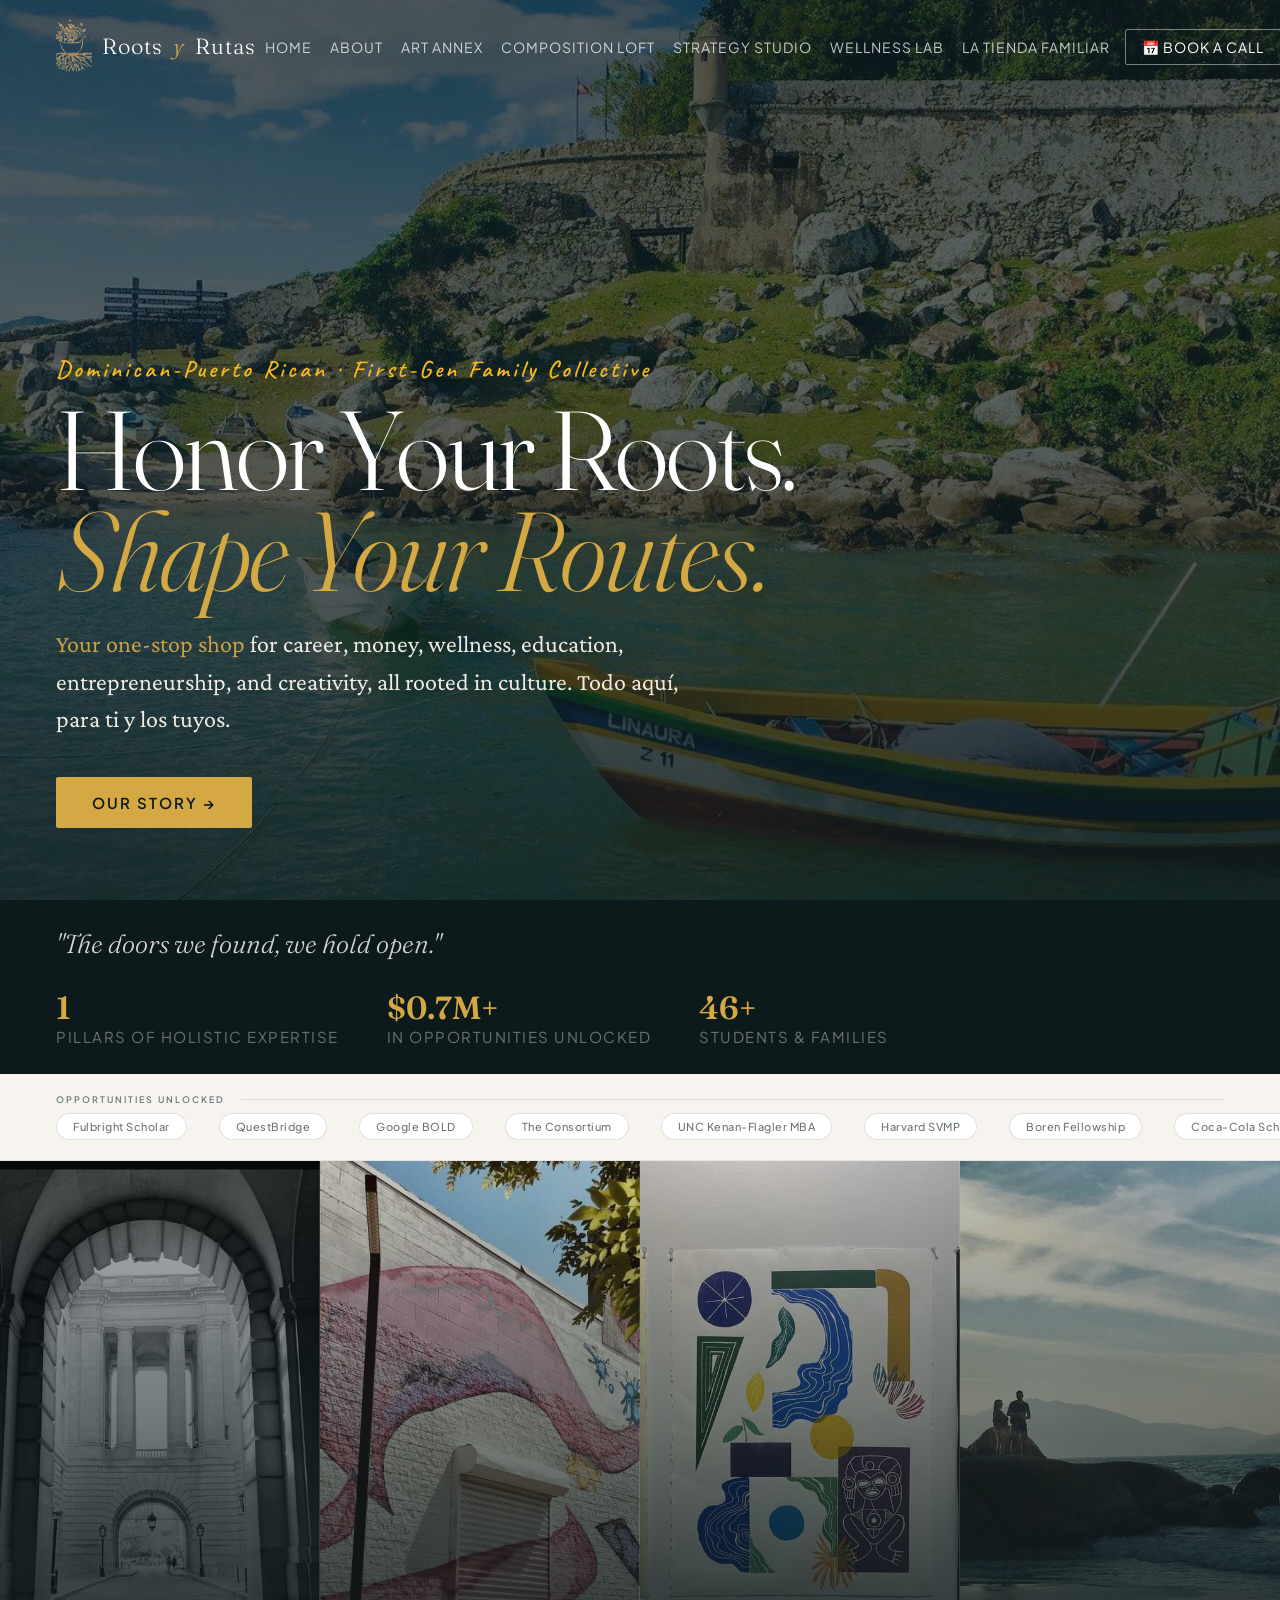
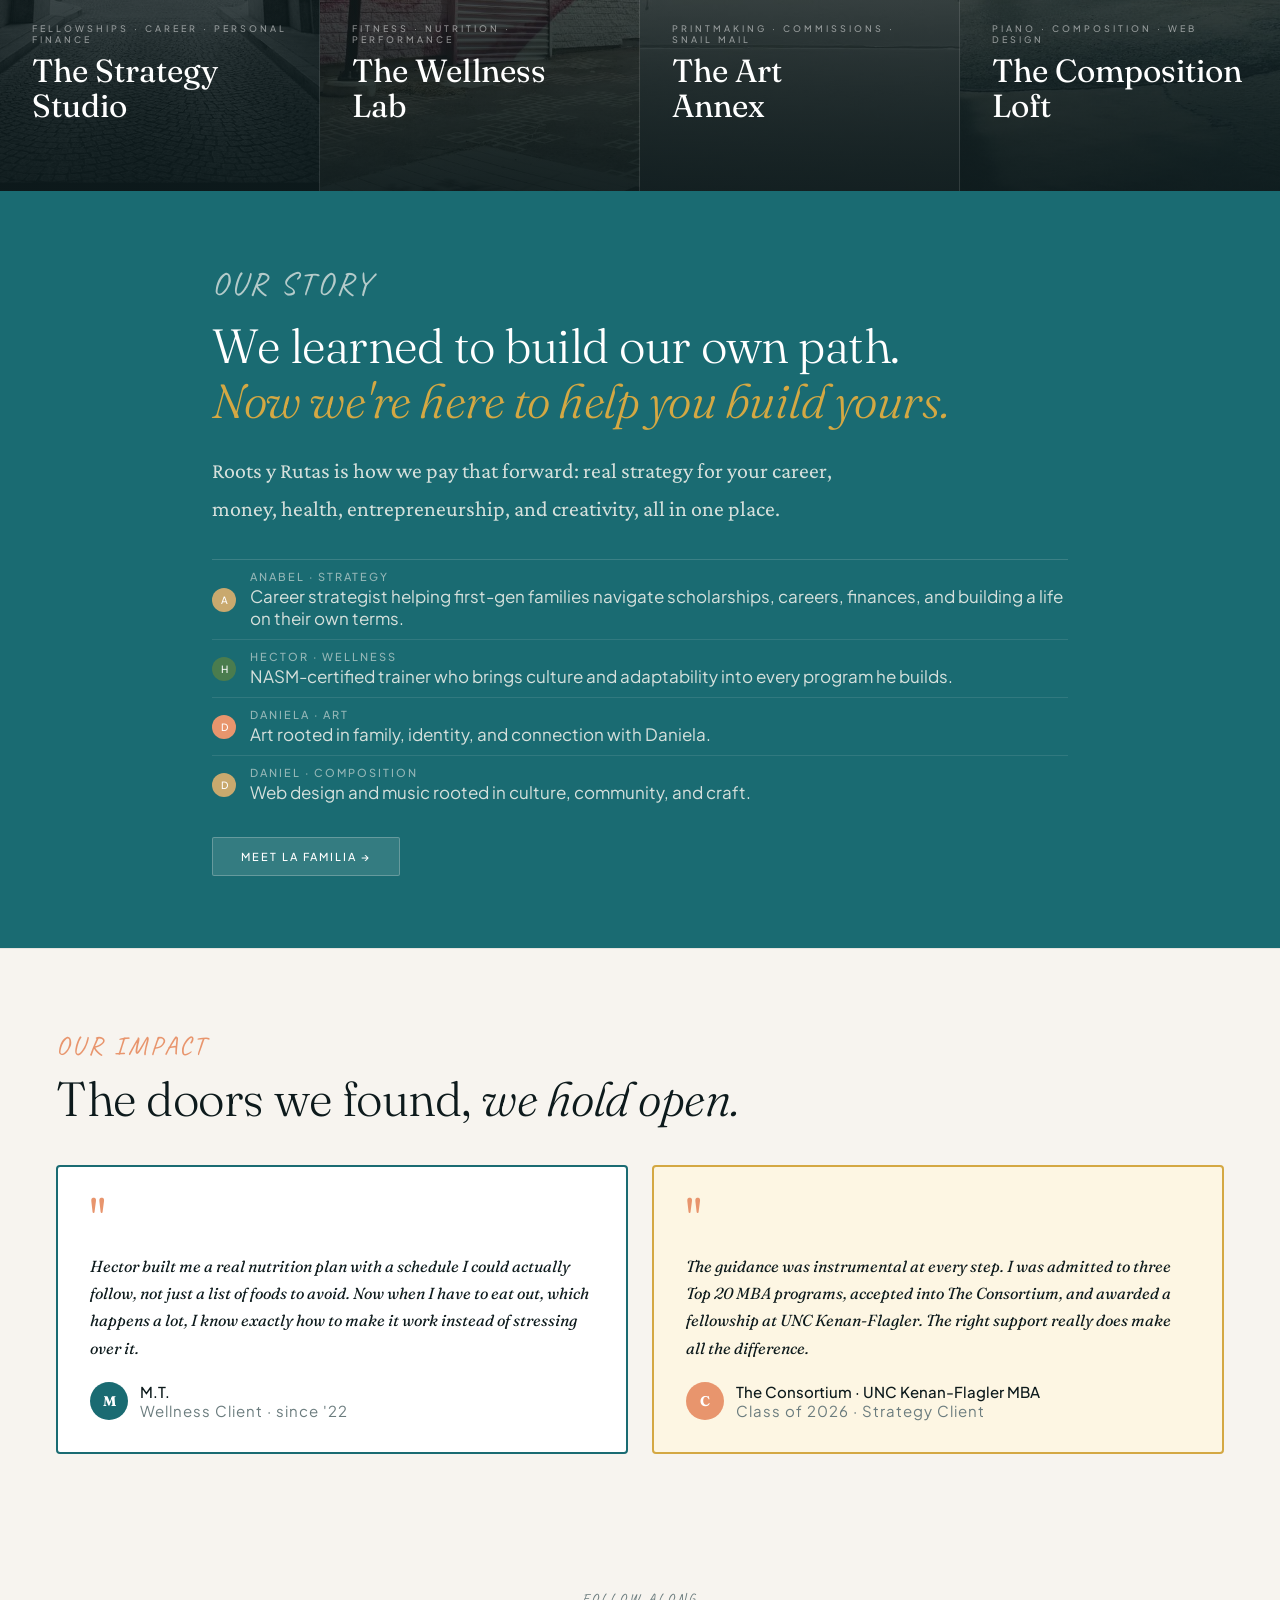
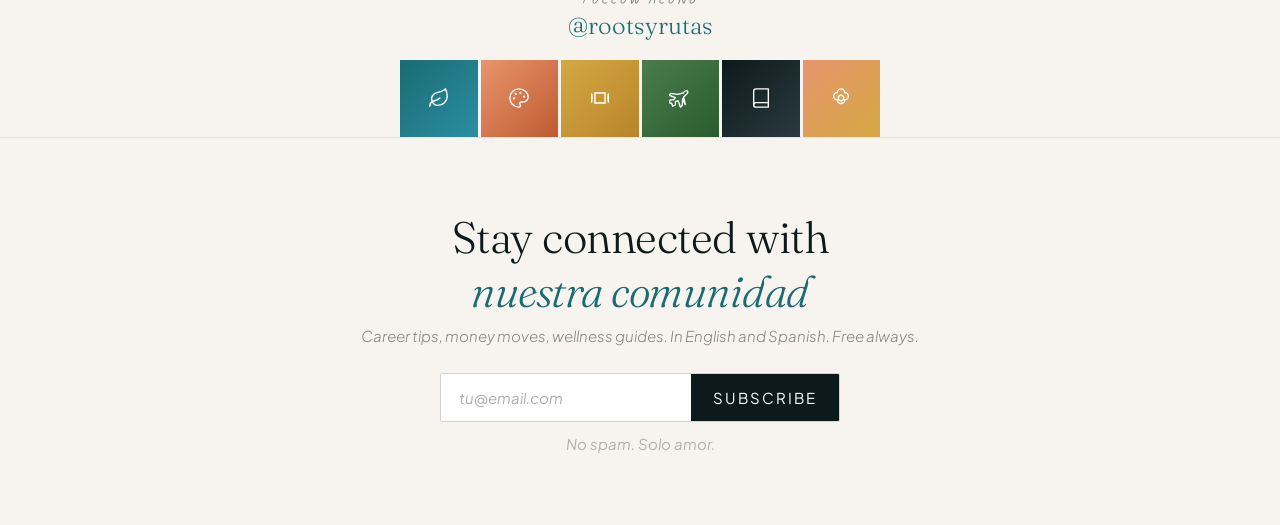
==== commit 782d62c4: "Change Art Annex print buttons from Buy to Coming Soon Co-Authored-By: Claude Sonnet 5 <noreply@anth" ====
--- a/index.html
+++ b/index.html
@@ -2552,7 +2552,7 @@
         <div class="art-info">
           <div class="art-title">Mangos Galore</div>
           <span class="art-edition">Edition 1 of 14 · Signed Original</span>
-          <div class="art-row"><span class="art-price">$180</span><button class="btn-sm" style="background:var(--warm);">Buy →</button></div>
+          <div class="art-row"><span class="art-price">$180</span><button class="btn-sm" style="background:var(--warm);">Coming Soon</button></div>
         </div>
       </div>
       <div class="art-item">
@@ -2561,7 +2561,7 @@
         <div class="art-info">
           <div class="art-title">Atabey</div>
           <span class="art-edition">Edition 1 of 7 · Signed Original</span>
-          <div class="art-row"><span class="art-price">$220</span><button class="btn-sm" style="background:var(--warm);">Buy →</button></div>
+          <div class="art-row"><span class="art-price">$220</span><button class="btn-sm" style="background:var(--warm);">Coming Soon</button></div>
         </div>
       </div>
       <div class="art-item">
@@ -2570,7 +2570,7 @@
         <div class="art-info">
           <div class="art-title">The Orange</div>
           <span class="art-edition">Edition 1 of 5 · Signed Original</span>
-          <div class="art-row"><span class="art-price">$280</span><button class="btn-sm" style="background:var(--warm);">Buy →</button></div>
+          <div class="art-row"><span class="art-price">$280</span><button class="btn-sm" style="background:var(--warm);">Coming Soon</button></div>
         </div>
       </div>
     </div>
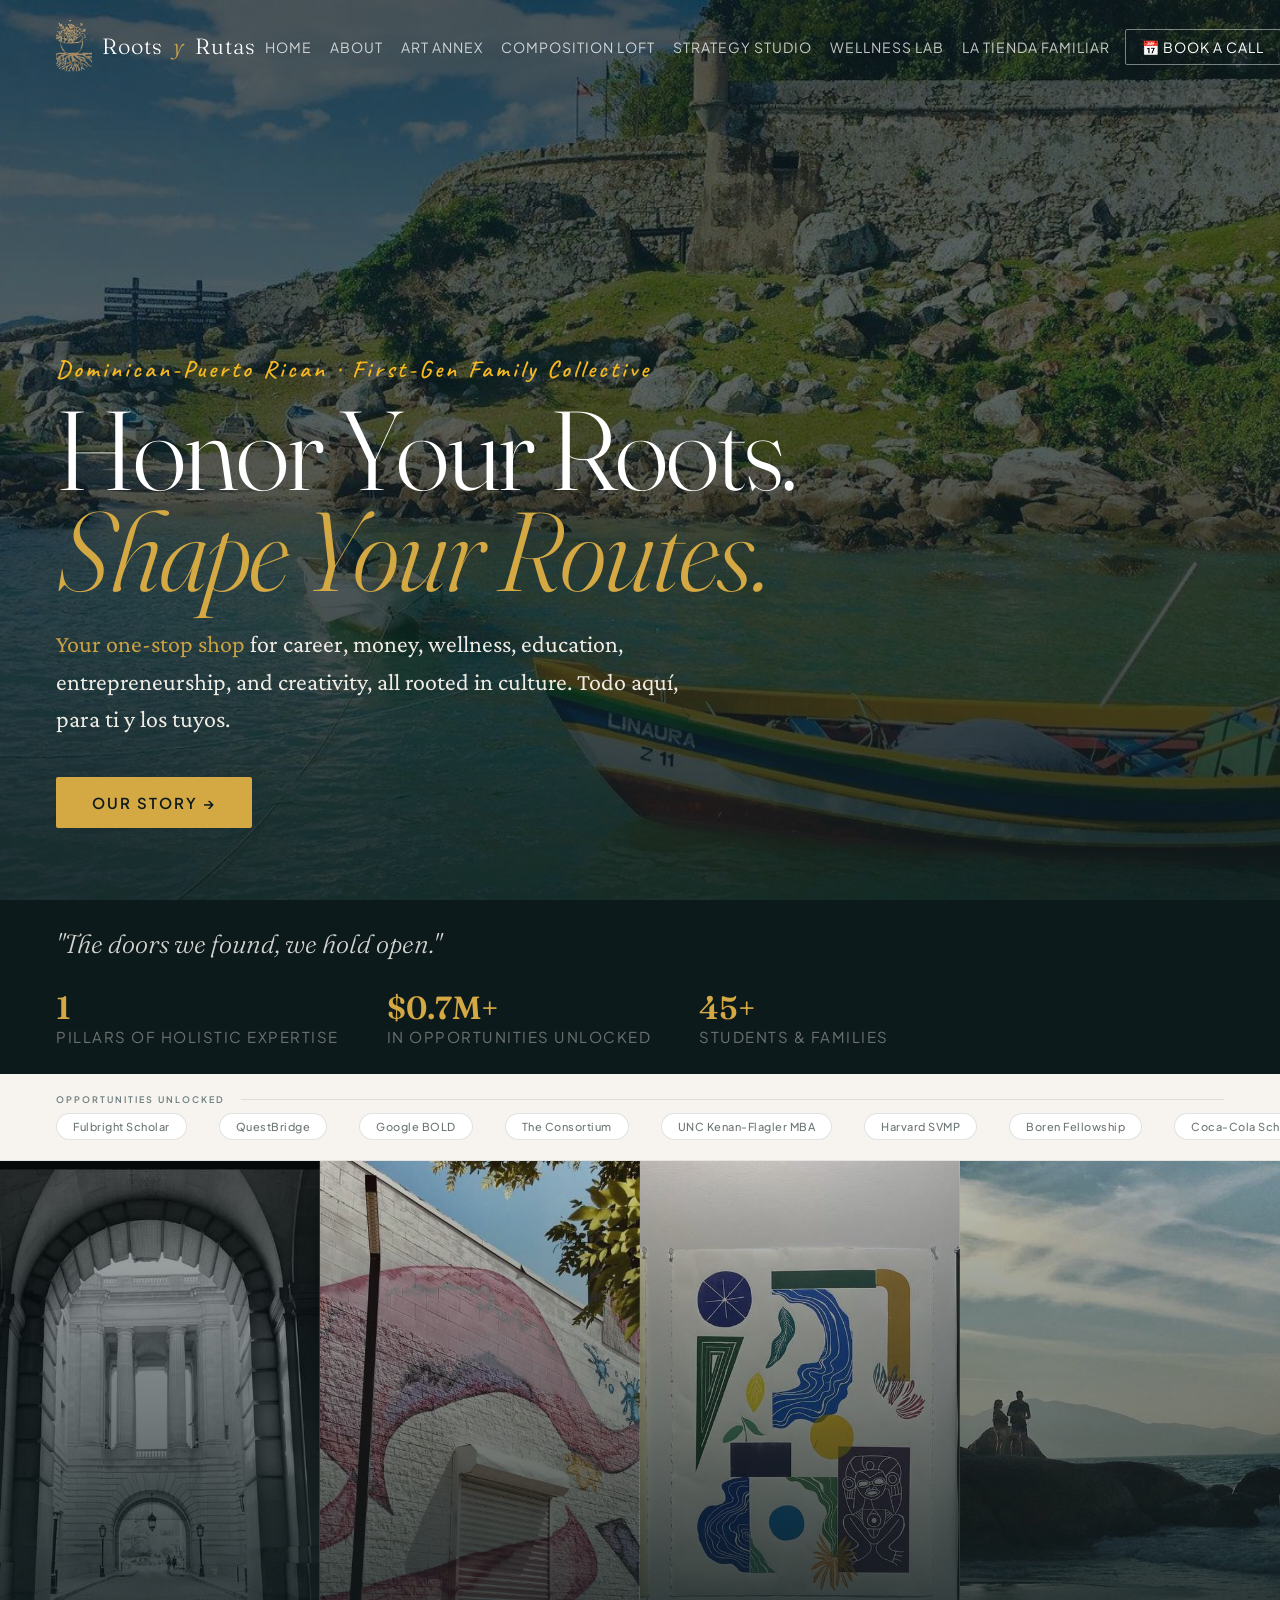
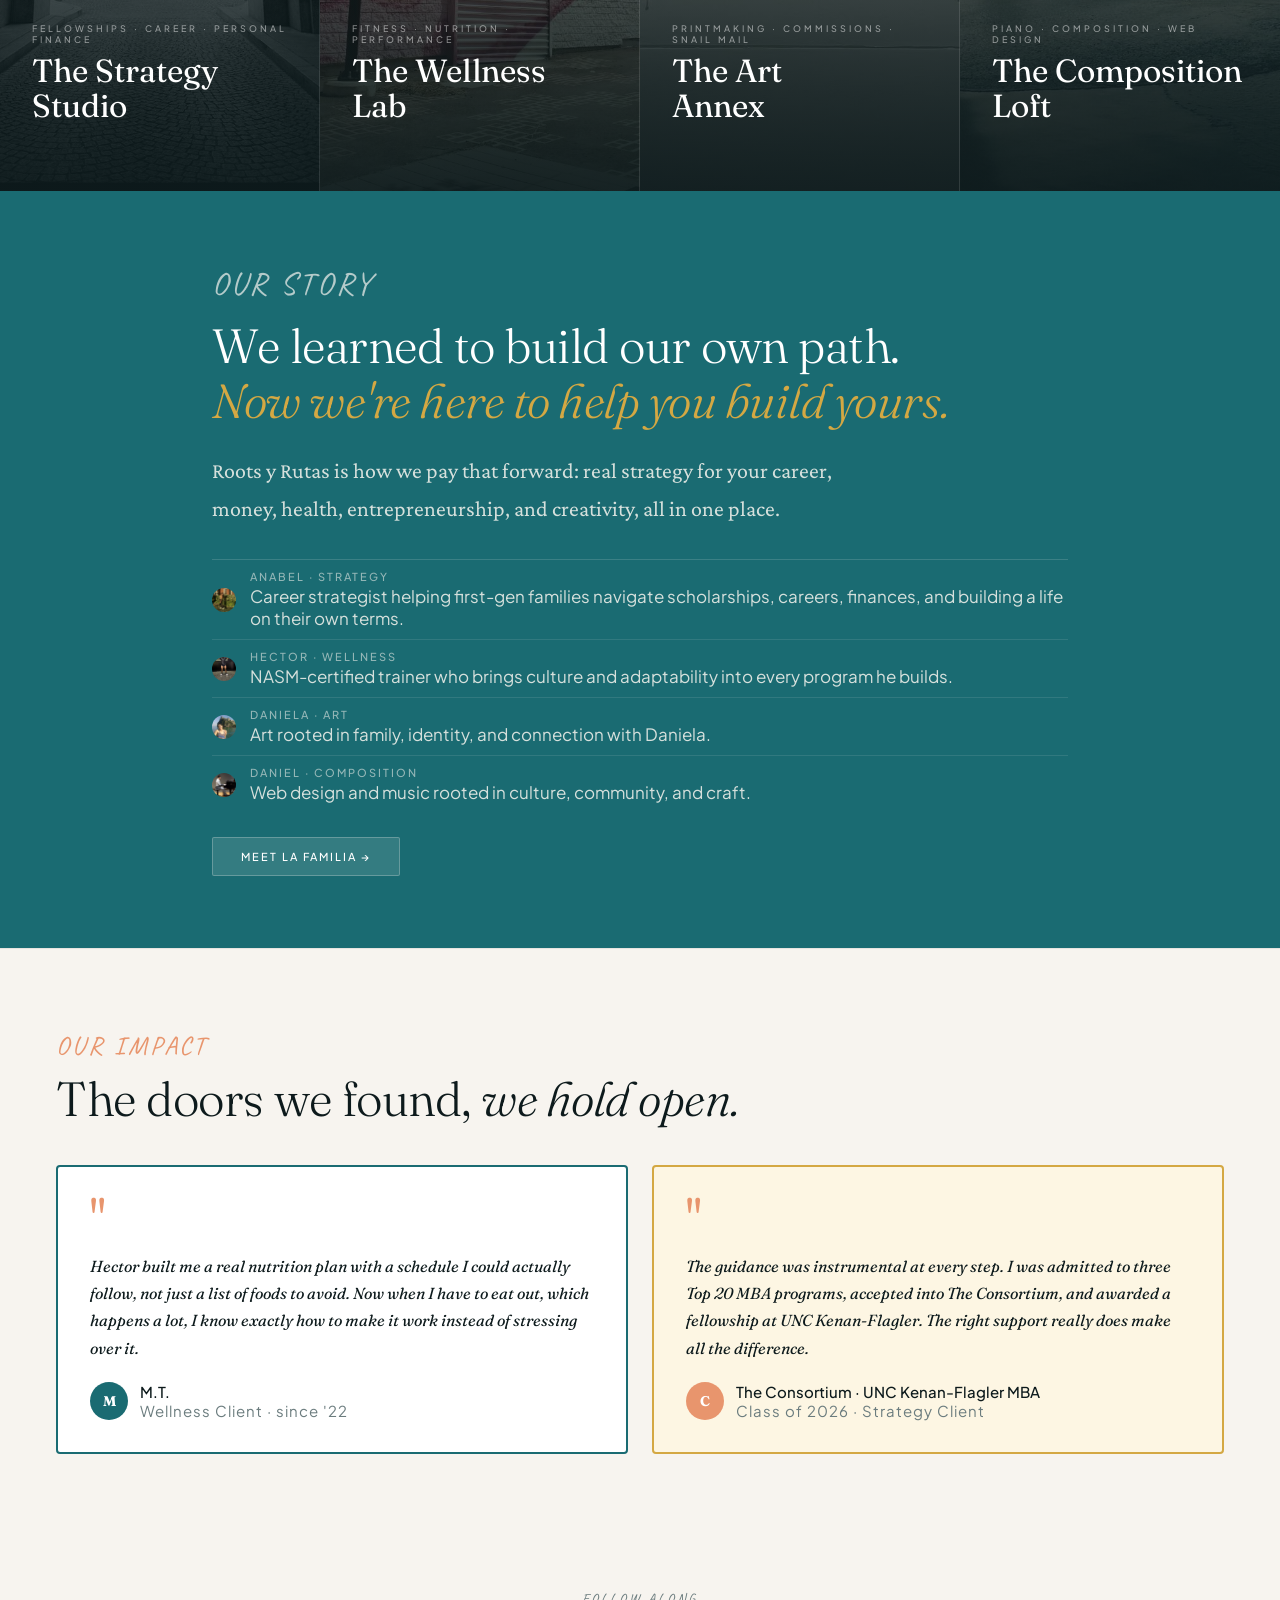
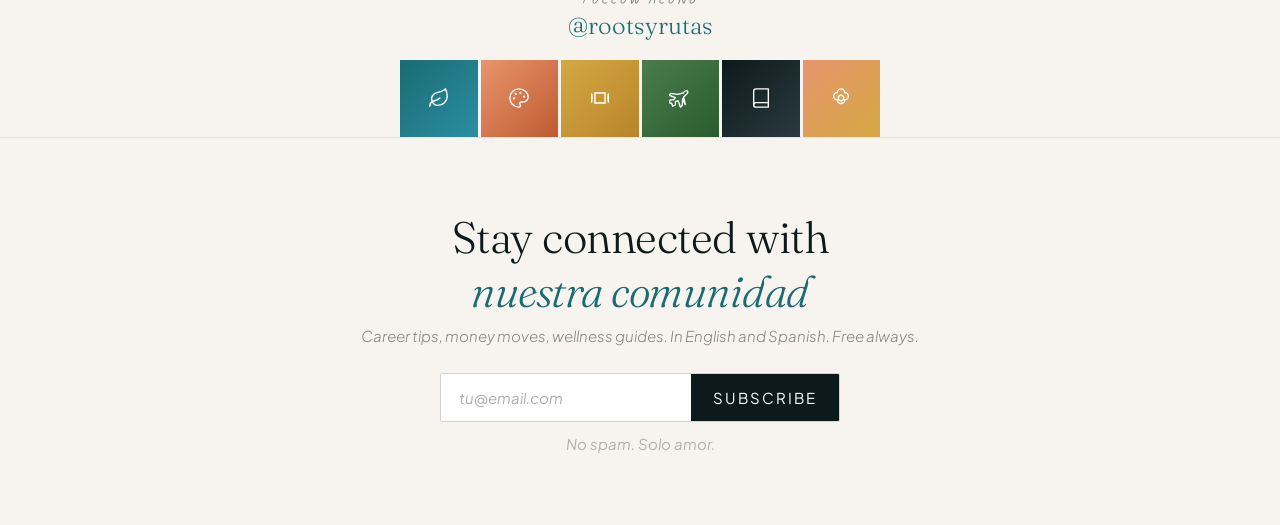
==== commit c2bbda0e: "Use real photos instead of initials in the Our Story avatar bubbles Swaps the 4 solid-color initial " ====
--- a/index.html
+++ b/index.html
@@ -1866,7 +1866,7 @@
       <div style="display:flex;flex-direction:column;gap:0;border-top:1px solid rgba(247,244,239,0.15);">
 
         <div style="display:flex;gap:14px;align-items:center;padding:10px 0;border-bottom:1px solid rgba(247,244,239,0.1);">
-          <div style="width:24px;height:24px;border-radius:50%;background:var(--sand);display:flex;align-items:center;justify-content:center;font-size:10px;font-weight:500;color:white;flex-shrink:0;">A</div>
+          <div style="width:24px;height:24px;border-radius:50%;background:var(--sand) url('images/person-anabel.jpg') center/cover no-repeat;flex-shrink:0;"></div>
           <div>
             <div style="font-size:11px;font-weight:500;letter-spacing:2px;text-transform:uppercase;color:rgba(247,244,239,0.55);margin-bottom:2px;">Anabel · Strategy</div>
             <div style="font-size:17px;color:rgba(247,244,239,0.85);">Career strategist helping first-gen families navigate scholarships, careers, finances, and building a life on their own terms.</div>
@@ -1874,7 +1874,7 @@
         </div>
 
         <div style="display:flex;gap:14px;align-items:center;padding:10px 0;border-bottom:1px solid rgba(247,244,239,0.1);">
-          <div style="width:24px;height:24px;border-radius:50%;background:var(--green);display:flex;align-items:center;justify-content:center;font-size:10px;font-weight:500;color:white;flex-shrink:0;">H</div>
+          <div style="width:24px;height:24px;border-radius:50%;background:var(--green) url('images/person-hector.jpg') center/cover no-repeat;flex-shrink:0;"></div>
           <div>
             <div style="font-size:11px;font-weight:500;letter-spacing:2px;text-transform:uppercase;color:rgba(247,244,239,0.55);margin-bottom:2px;">Hector · Wellness</div>
             <div style="font-size:17px;color:rgba(247,244,239,0.85);">NASM-certified trainer who brings culture and adaptability into every program he builds.</div>
@@ -1882,7 +1882,7 @@
         </div>
 
         <div style="display:flex;gap:14px;align-items:center;padding:10px 0;border-bottom:1px solid rgba(247,244,239,0.1);">
-          <div style="width:24px;height:24px;border-radius:50%;background:var(--warm);display:flex;align-items:center;justify-content:center;font-size:10px;font-weight:500;color:white;flex-shrink:0;">D</div>
+          <div style="width:24px;height:24px;border-radius:50%;background:var(--warm) url('images/person-daniela.jpg') center/cover no-repeat;flex-shrink:0;"></div>
           <div>
             <div style="font-size:11px;font-weight:500;letter-spacing:2px;text-transform:uppercase;color:rgba(247,244,239,0.55);margin-bottom:2px;">Daniela · Art</div>
             <div style="font-size:17px;color:rgba(247,244,239,0.85);">Art rooted in family, identity, and connection with Daniela.</div>
@@ -1890,7 +1890,7 @@
         </div>
 
         <div style="display:flex;gap:14px;align-items:center;padding:10px 0;">
-          <div style="width:24px;height:24px;border-radius:50%;background:var(--sand);display:flex;align-items:center;justify-content:center;font-size:10px;font-weight:500;color:white;flex-shrink:0;">D</div>
+          <div style="width:24px;height:24px;border-radius:50%;background:var(--sand) url('images/person-daniel.jpg') center/cover no-repeat;flex-shrink:0;"></div>
           <div>
             <div style="font-size:11px;font-weight:500;letter-spacing:2px;text-transform:uppercase;color:rgba(247,244,239,0.55);margin-bottom:2px;">Daniel · Composition</div>
             <div style="font-size:17px;color:rgba(247,244,239,0.85);">Web design and music rooted in culture, community, and craft.</div>
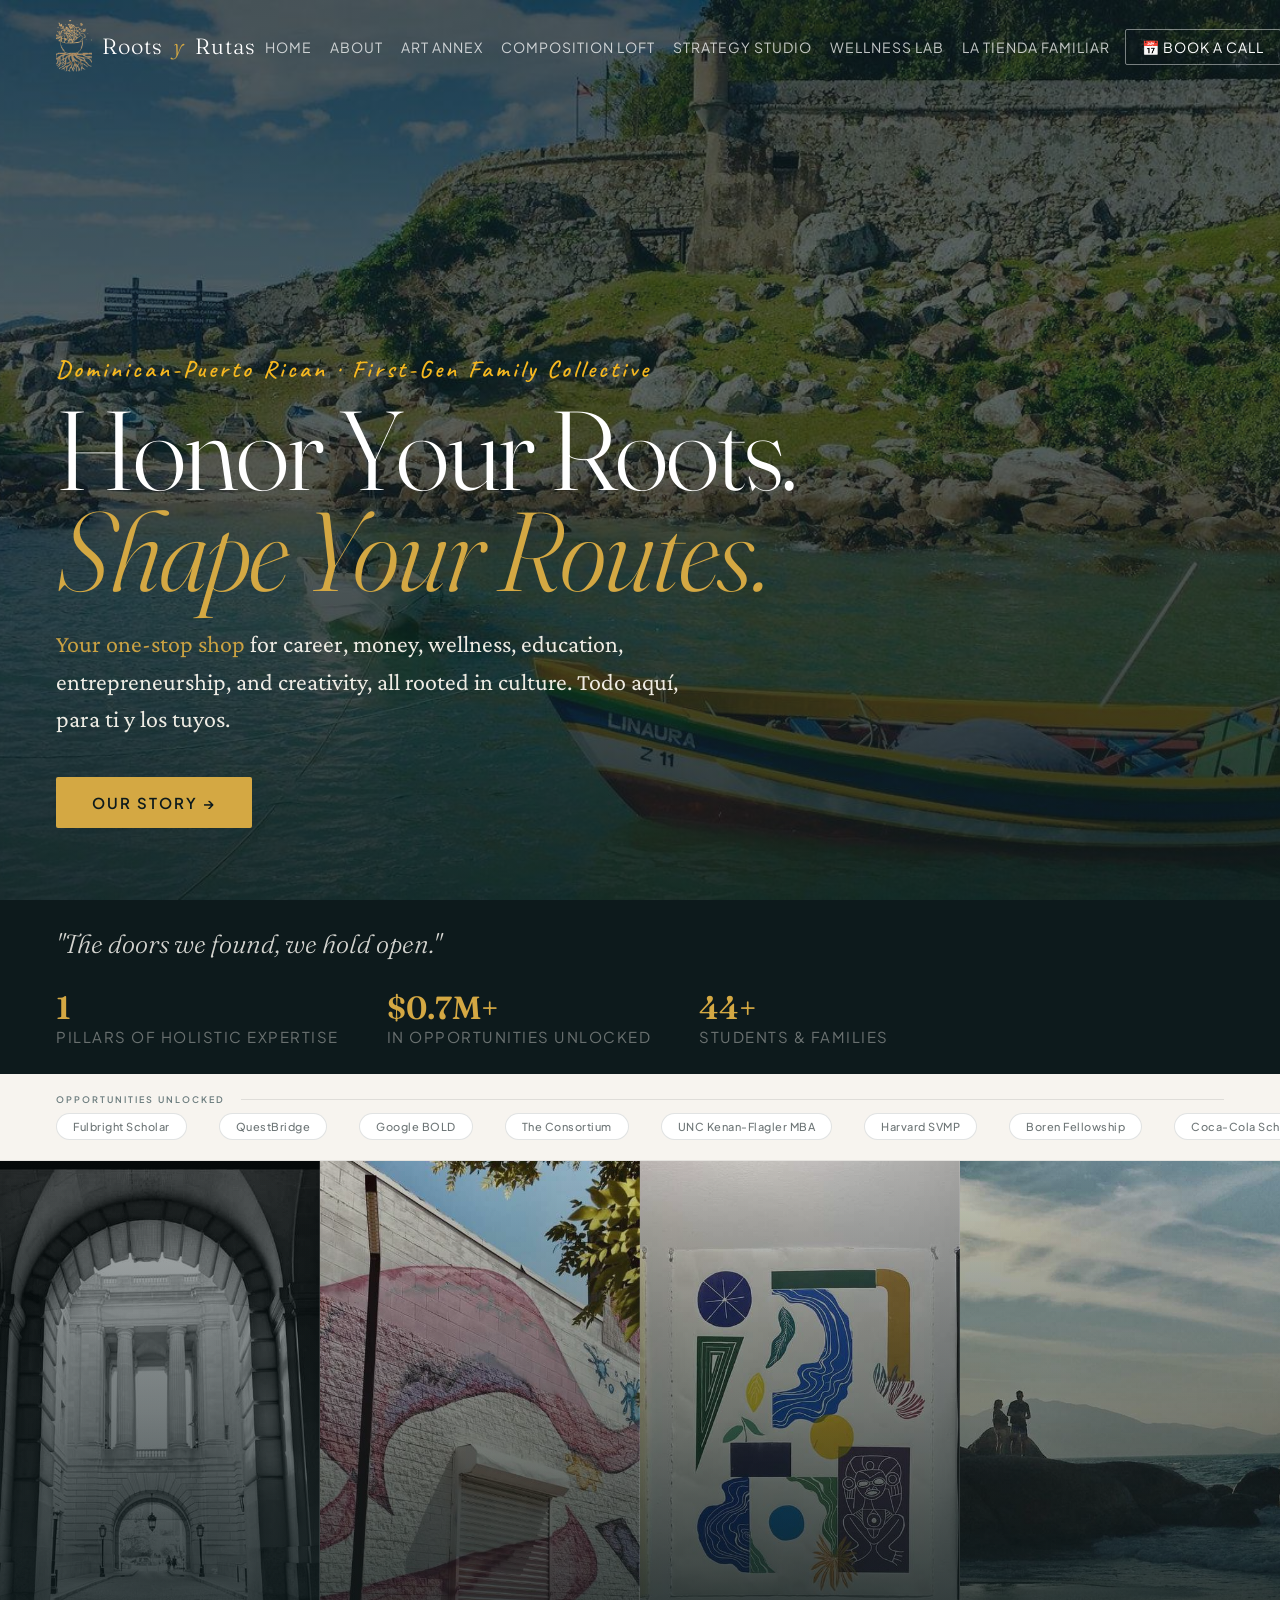
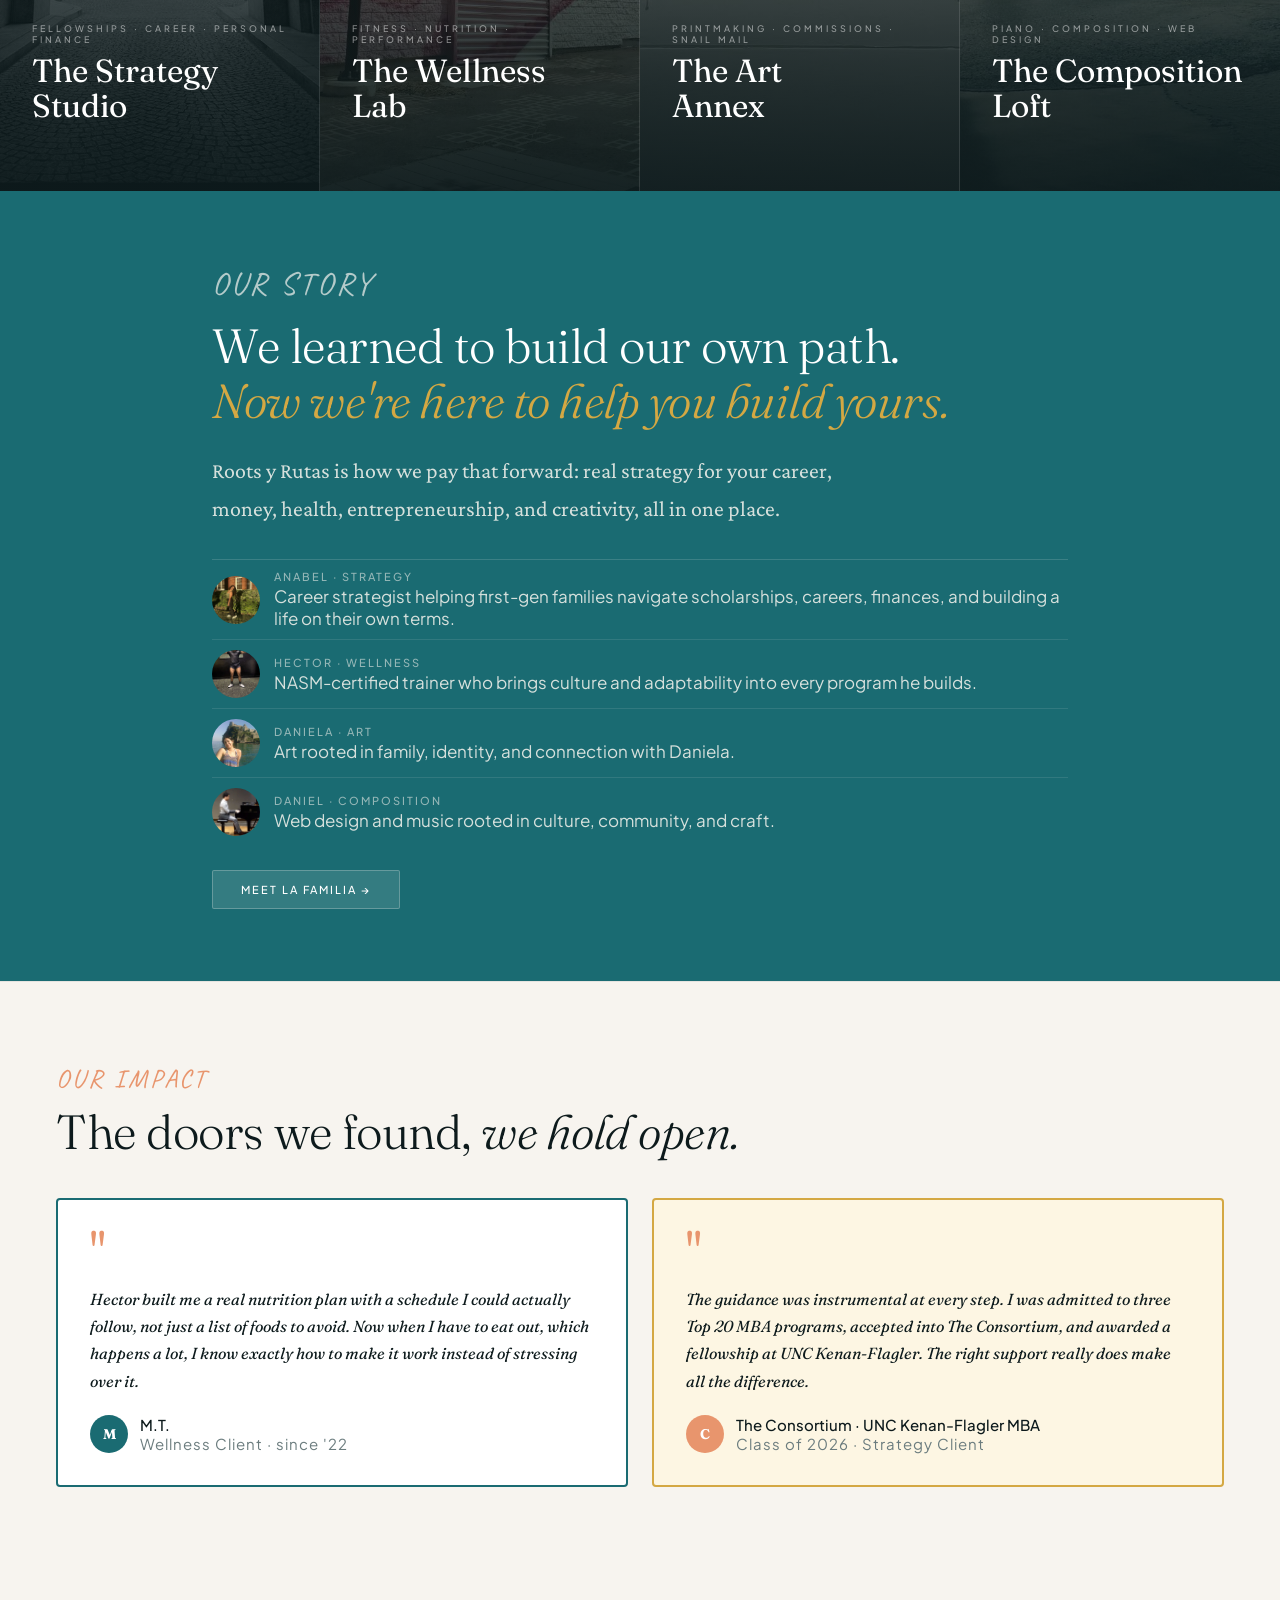
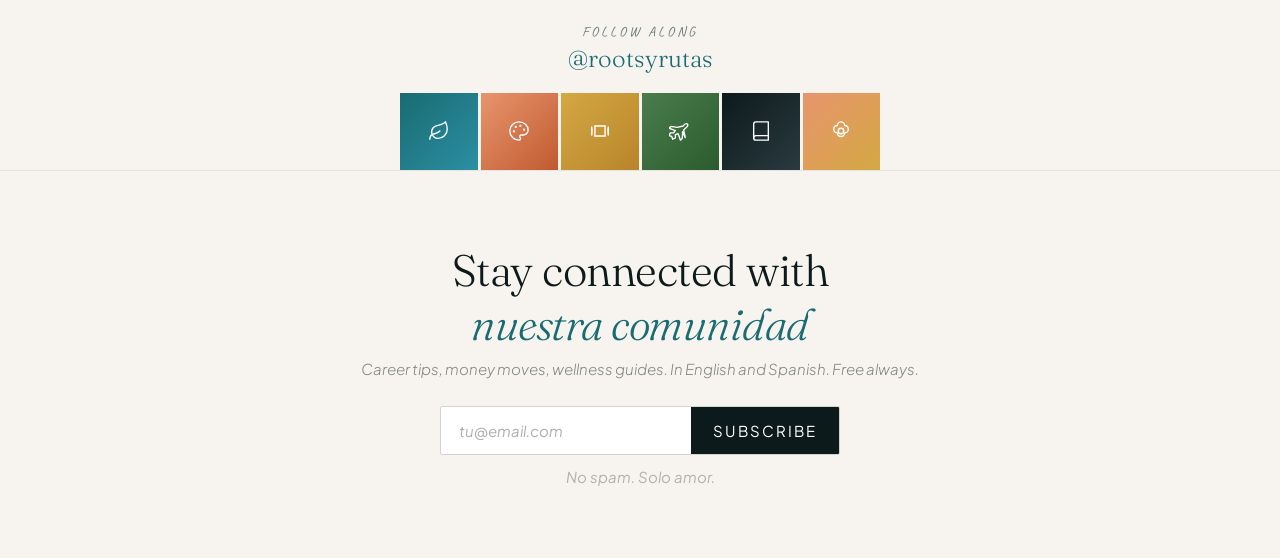
==== commit ddeded97: "Make the Our Story avatar photos bigger (24px to 48px) Co-Authored-By: Claude Sonnet 5 <noreply@anth" ====
--- a/index.html
+++ b/index.html
@@ -1866,7 +1866,7 @@
       <div style="display:flex;flex-direction:column;gap:0;border-top:1px solid rgba(247,244,239,0.15);">
 
         <div style="display:flex;gap:14px;align-items:center;padding:10px 0;border-bottom:1px solid rgba(247,244,239,0.1);">
-          <div style="width:24px;height:24px;border-radius:50%;background:var(--sand) url('images/person-anabel.jpg') center/cover no-repeat;flex-shrink:0;"></div>
+          <div style="width:48px;height:48px;border-radius:50%;background:var(--sand) url('images/person-anabel.jpg') center/cover no-repeat;flex-shrink:0;"></div>
           <div>
             <div style="font-size:11px;font-weight:500;letter-spacing:2px;text-transform:uppercase;color:rgba(247,244,239,0.55);margin-bottom:2px;">Anabel · Strategy</div>
             <div style="font-size:17px;color:rgba(247,244,239,0.85);">Career strategist helping first-gen families navigate scholarships, careers, finances, and building a life on their own terms.</div>
@@ -1874,7 +1874,7 @@
         </div>
 
         <div style="display:flex;gap:14px;align-items:center;padding:10px 0;border-bottom:1px solid rgba(247,244,239,0.1);">
-          <div style="width:24px;height:24px;border-radius:50%;background:var(--green) url('images/person-hector.jpg') center/cover no-repeat;flex-shrink:0;"></div>
+          <div style="width:48px;height:48px;border-radius:50%;background:var(--green) url('images/person-hector.jpg') center/cover no-repeat;flex-shrink:0;"></div>
           <div>
             <div style="font-size:11px;font-weight:500;letter-spacing:2px;text-transform:uppercase;color:rgba(247,244,239,0.55);margin-bottom:2px;">Hector · Wellness</div>
             <div style="font-size:17px;color:rgba(247,244,239,0.85);">NASM-certified trainer who brings culture and adaptability into every program he builds.</div>
@@ -1882,7 +1882,7 @@
         </div>
 
         <div style="display:flex;gap:14px;align-items:center;padding:10px 0;border-bottom:1px solid rgba(247,244,239,0.1);">
-          <div style="width:24px;height:24px;border-radius:50%;background:var(--warm) url('images/person-daniela.jpg') center/cover no-repeat;flex-shrink:0;"></div>
+          <div style="width:48px;height:48px;border-radius:50%;background:var(--warm) url('images/person-daniela.jpg') center/cover no-repeat;flex-shrink:0;"></div>
           <div>
             <div style="font-size:11px;font-weight:500;letter-spacing:2px;text-transform:uppercase;color:rgba(247,244,239,0.55);margin-bottom:2px;">Daniela · Art</div>
             <div style="font-size:17px;color:rgba(247,244,239,0.85);">Art rooted in family, identity, and connection with Daniela.</div>
@@ -1890,7 +1890,7 @@
         </div>
 
         <div style="display:flex;gap:14px;align-items:center;padding:10px 0;">
-          <div style="width:24px;height:24px;border-radius:50%;background:var(--sand) url('images/person-daniel.jpg') center/cover no-repeat;flex-shrink:0;"></div>
+          <div style="width:48px;height:48px;border-radius:50%;background:var(--sand) url('images/person-daniel.jpg') center/cover no-repeat;flex-shrink:0;"></div>
           <div>
             <div style="font-size:11px;font-weight:500;letter-spacing:2px;text-transform:uppercase;color:rgba(247,244,239,0.55);margin-bottom:2px;">Daniel · Composition</div>
             <div style="font-size:17px;color:rgba(247,244,239,0.85);">Web design and music rooted in culture, community, and craft.</div>
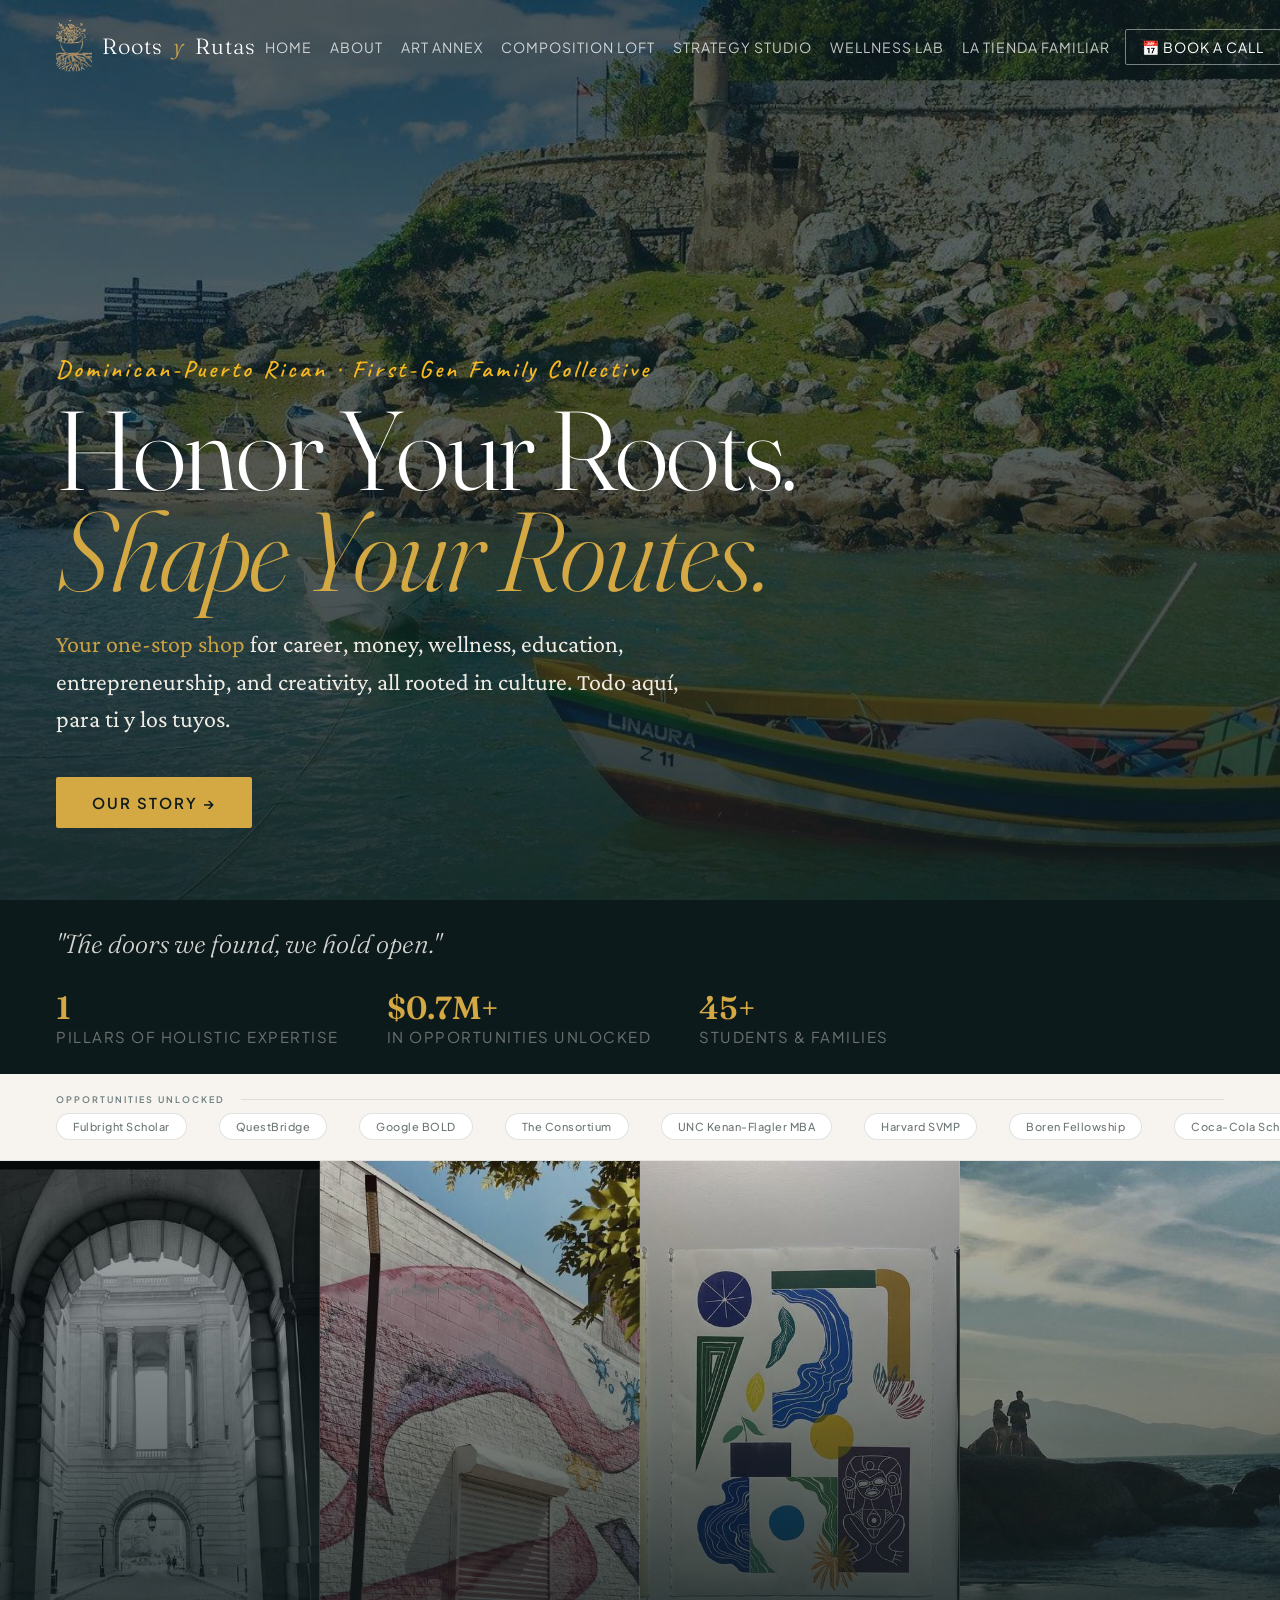
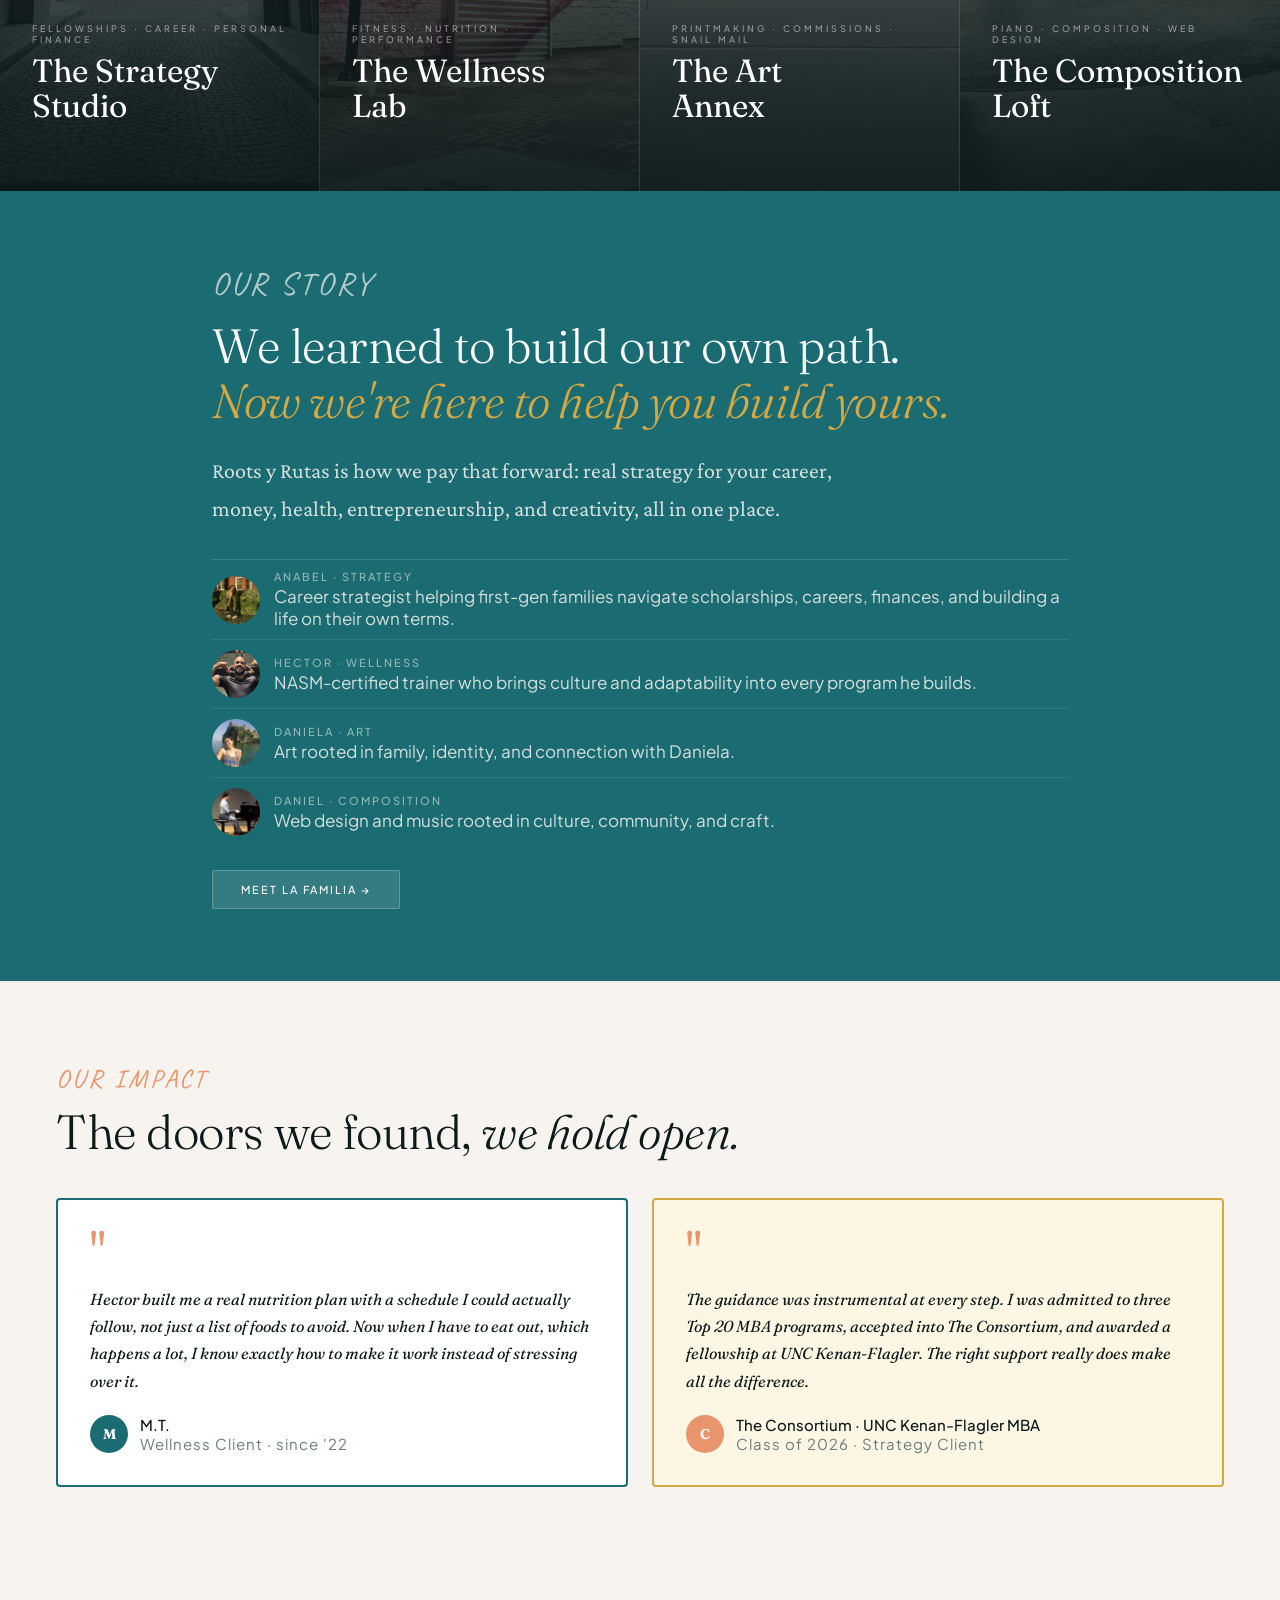
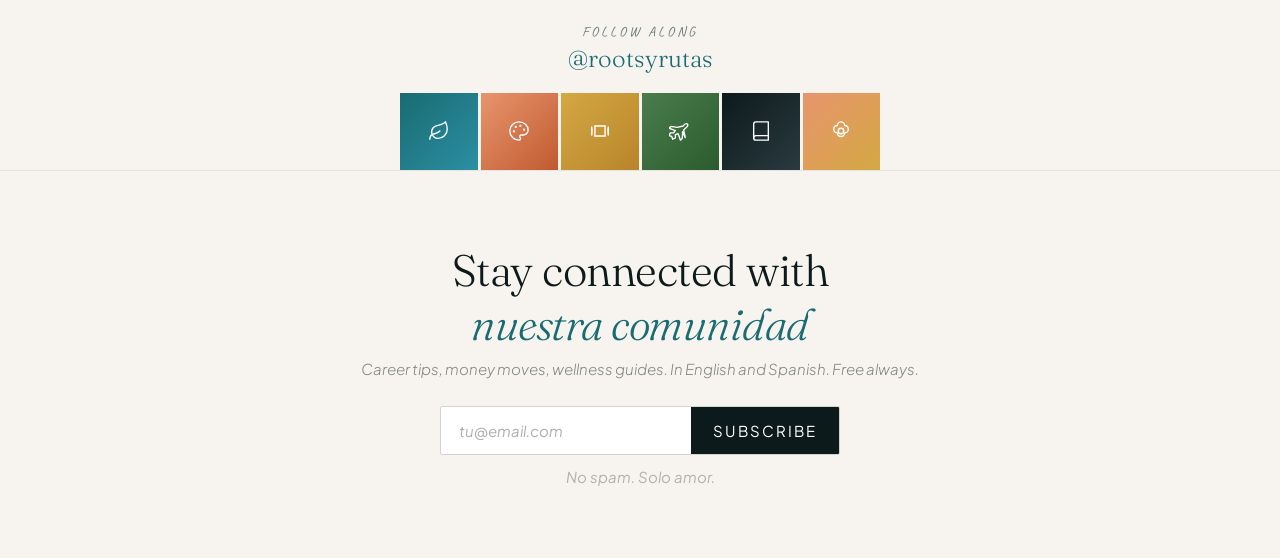
==== commit 4d3a4b45: "Fix Hector's Our Story avatar to show his face, not his legs The full-body gym photo center-cropped " ====
--- a/index.html
+++ b/index.html
@@ -1874,7 +1874,7 @@
         </div>
 
         <div style="display:flex;gap:14px;align-items:center;padding:10px 0;border-bottom:1px solid rgba(247,244,239,0.1);">
-          <div style="width:48px;height:48px;border-radius:50%;background:var(--green) url('images/person-hector.jpg') center/cover no-repeat;flex-shrink:0;"></div>
+          <div style="width:48px;height:48px;border-radius:50%;background:var(--green) url('images/person-hector-avatar.jpg') center/cover no-repeat;flex-shrink:0;"></div>
           <div>
             <div style="font-size:11px;font-weight:500;letter-spacing:2px;text-transform:uppercase;color:rgba(247,244,239,0.55);margin-bottom:2px;">Hector · Wellness</div>
             <div style="font-size:17px;color:rgba(247,244,239,0.85);">NASM-certified trainer who brings culture and adaptability into every program he builds.</div>
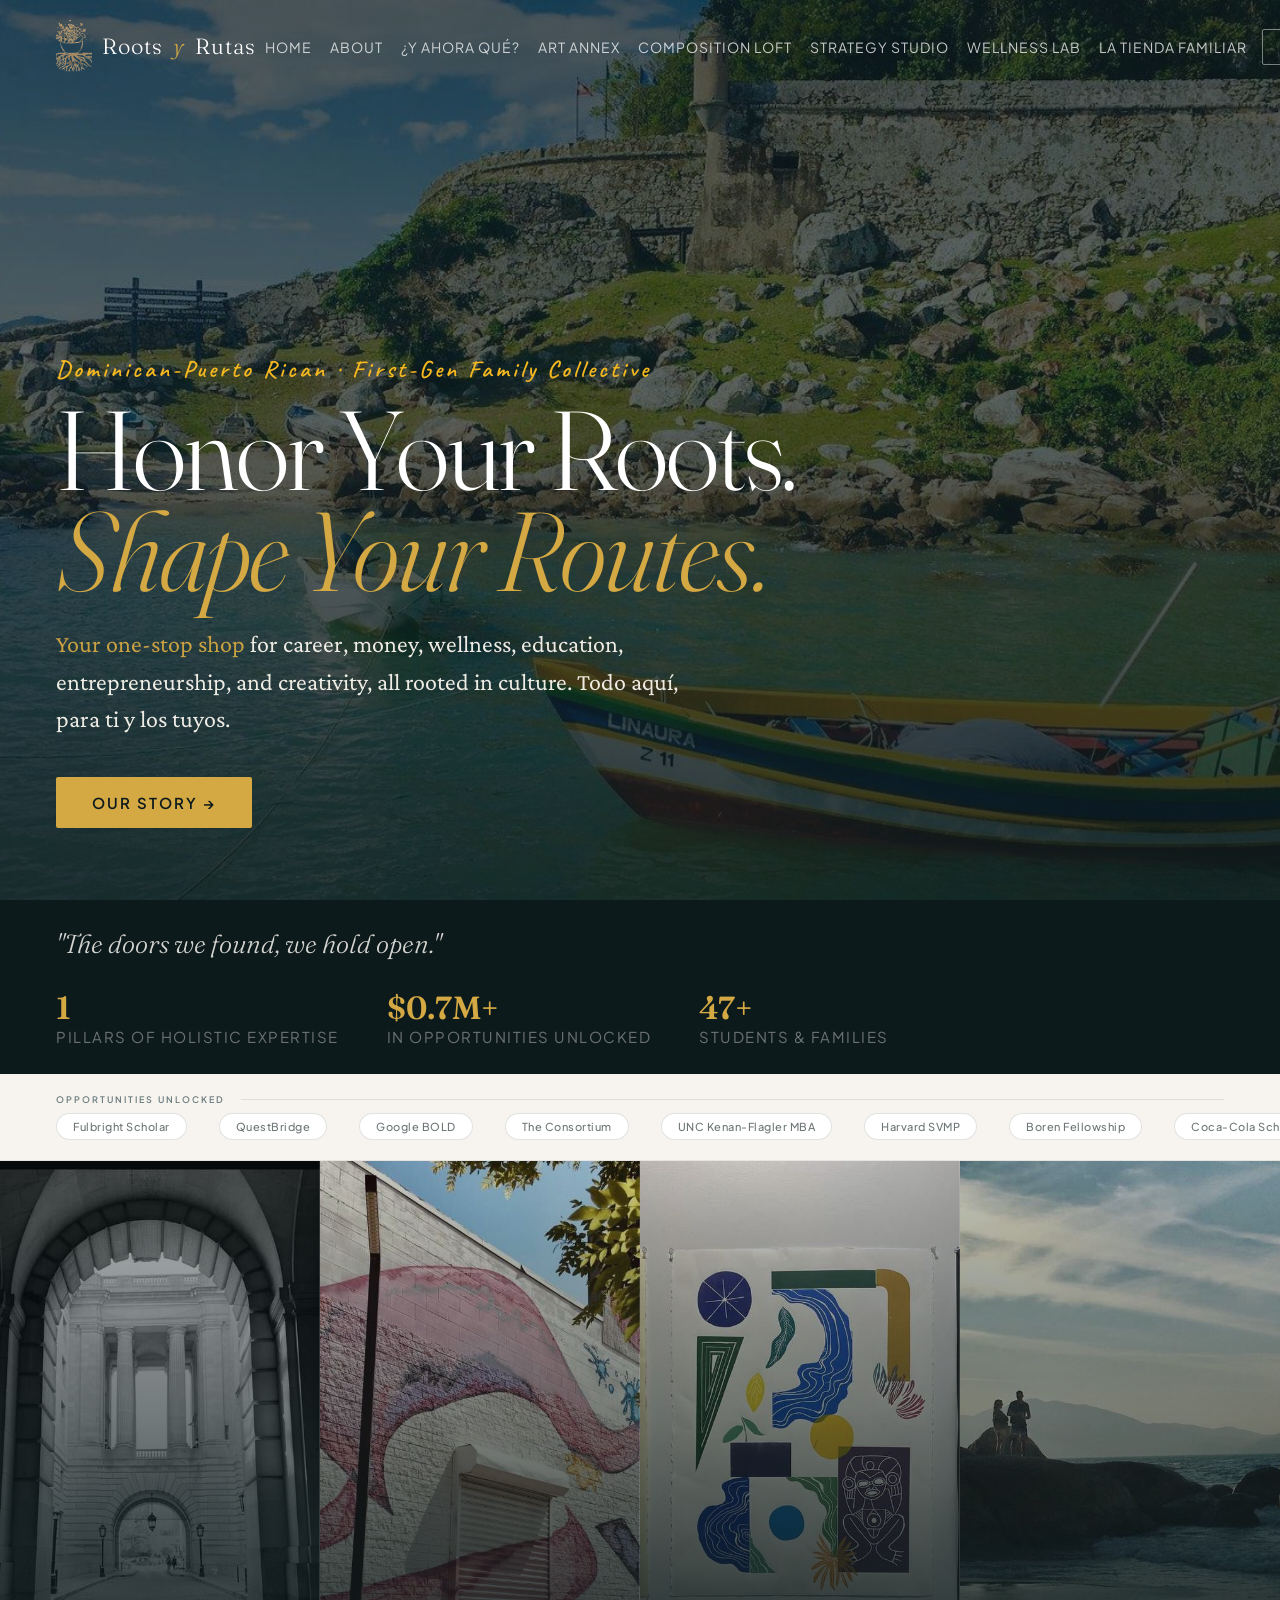
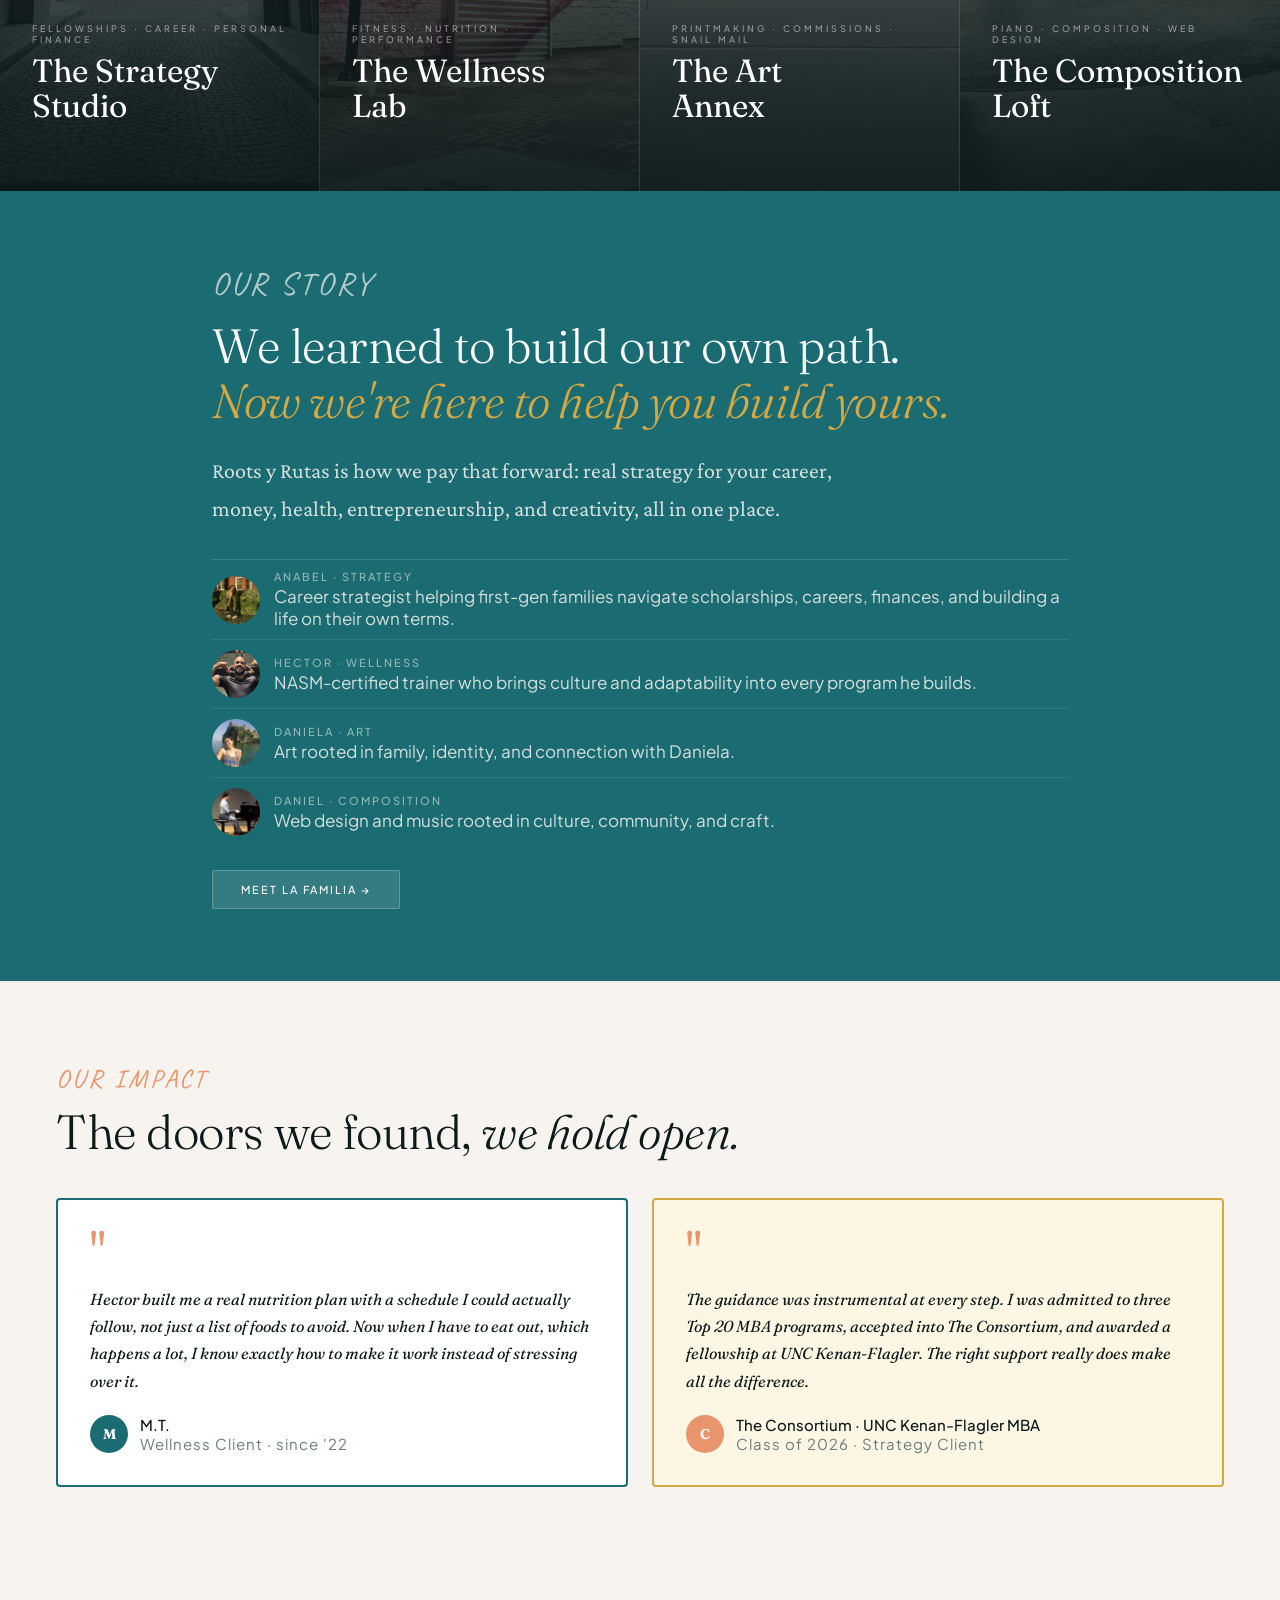
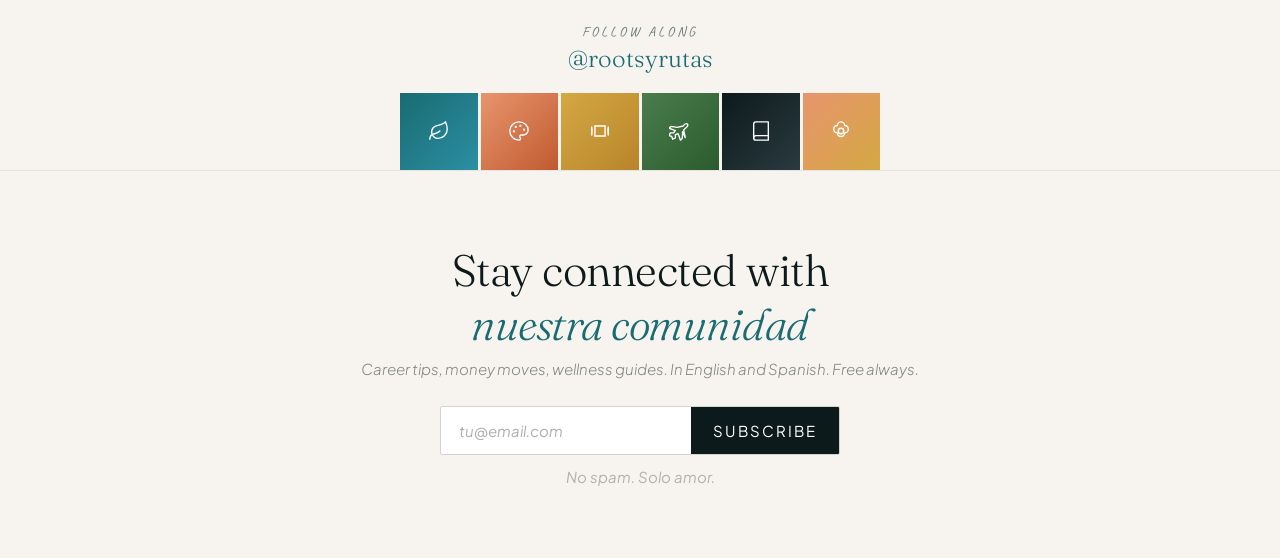
==== commit effb94c9: "Add ¿Y ahora qué? opportunities hub and link it in the menu and footers Co-Authored-By: Claude Opus " ====
--- a/index.html
+++ b/index.html
@@ -1691,6 +1691,7 @@
   <ul class="nav-links">
     <li><a onclick="showPage('home')" data-es="Inicio">Home</a></li>
     <li><a onclick="showPage('about')" data-es="Nosotros">About</a></li>
+    <li><a href="/y-ahora-que/">&iquest;Y ahora qu&eacute;?</a></li>
     <li><a onclick="showPage('art')" data-es="Anexo de Arte">Art Annex</a></li>
     <li><a onclick="showPage('loft')" data-es="El Estudio de Composici&oacute;n">Composition Loft</a></li>
     <li><a onclick="showPage('strategy')" data-es="Estudio de Estrategia">Strategy Studio</a></li>
@@ -1707,6 +1708,7 @@
   <ul class="mobile-menu-links">
     <li><a onclick="showPage('home')">Home<em>Inicio</em></a></li>
     <li><a onclick="showPage('about')">About<em>Nosotros</em></a></li>
+    <li><a href="/y-ahora-que/">&iquest;Y ahora qu&eacute;?<em>Opportunities hub</em></a></li>
     <li><a onclick="showPage('art')">Art Annex<em>Anexo de Arte</em></a></li>
     <li><a onclick="showPage('loft')">Composition Loft<em>El Estudio de Composici&oacute;n</em></a></li>
     <li><a onclick="showPage('strategy')">Strategy Studio<em>Estudio de Estrategia</em></a></li>
@@ -2163,7 +2165,7 @@
     <div class="footer-top">
       <div><div class="footer-brand">Roots <em>y</em> Rutas</div><div class="footer-tagline">honor your roots · shape your routes</div></div>
       <div><div class="footer-col-title">Strategy</div><ul class="footer-links"><li><a href="https://calendly.com/rootsyrutas/30min" target="_blank">Book a Call</a></li><li><a href="#">Templates</a></li></ul></div>
-      <div><div class="footer-col-title">Navigate</div><ul class="footer-links"><li><a onclick="showPage('home')">Home</a></li><li><a onclick="showPage('about')">About</a></li><li><a onclick="showPage('art')">Art Annex</a></li><li><a onclick="showPage('loft')">Composition Loft</a></li><li><a onclick="showPage('strategy')">Strategy Studio</a></li><li><a onclick="showPage('wellness')">Wellness Lab</a></li><li><a onclick="showPage('tienda')">La Tienda Familiar</a></li></ul></div>
+      <div><div class="footer-col-title">Navigate</div><ul class="footer-links"><li><a onclick="showPage('home')">Home</a></li><li><a onclick="showPage('about')">About</a></li><li><a href="/y-ahora-que/">&iquest;Y ahora qu&eacute;?</a></li><li><a onclick="showPage('art')">Art Annex</a></li><li><a onclick="showPage('loft')">Composition Loft</a></li><li><a onclick="showPage('strategy')">Strategy Studio</a></li><li><a onclick="showPage('wellness')">Wellness Lab</a></li><li><a onclick="showPage('tienda')">La Tienda Familiar</a></li></ul></div>
       <div><div class="footer-col-title">Connect</div><ul class="footer-links"><li><a href="#">Instagram</a></li><li><a href="mailto:areyesovalles@gmail.com">Email</a></li></ul></div>
     </div>
     <div class="footer-bottom"><span class="footer-copy">© 2026 Roots y Rutas · The Strategy Studio</span></div>
@@ -2497,7 +2499,7 @@
     <div class="footer-top">
       <div><div class="footer-brand">Roots <em>y</em> Rutas</div><div class="footer-tagline">honor your roots · shape your routes</div></div>
       <div><div class="footer-col-title">Wellness</div><ul class="footer-links"><li><a href="https://calendly.com/rootsyrutas/30min" target="_blank">Book with Hector</a></li><li><a href="#">Programs</a></li></ul></div>
-      <div><div class="footer-col-title">Navigate</div><ul class="footer-links"><li><a onclick="showPage('home')">Home</a></li><li><a onclick="showPage('about')">About</a></li><li><a onclick="showPage('art')">Art Annex</a></li><li><a onclick="showPage('loft')">Composition Loft</a></li><li><a onclick="showPage('strategy')">Strategy Studio</a></li><li><a onclick="showPage('wellness')">Wellness Lab</a></li><li><a onclick="showPage('tienda')">La Tienda Familiar</a></li></ul></div>
+      <div><div class="footer-col-title">Navigate</div><ul class="footer-links"><li><a onclick="showPage('home')">Home</a></li><li><a onclick="showPage('about')">About</a></li><li><a href="/y-ahora-que/">&iquest;Y ahora qu&eacute;?</a></li><li><a onclick="showPage('art')">Art Annex</a></li><li><a onclick="showPage('loft')">Composition Loft</a></li><li><a onclick="showPage('strategy')">Strategy Studio</a></li><li><a onclick="showPage('wellness')">Wellness Lab</a></li><li><a onclick="showPage('tienda')">La Tienda Familiar</a></li></ul></div>
       <div><div class="footer-col-title">Connect</div><ul class="footer-links"><li><a href="#">Instagram</a></li><li><a href="mailto:areyesovalles@gmail.com">Email</a></li></ul></div>
     </div>
     <div class="footer-bottom"><span class="footer-copy">© 2026 Roots y Rutas · The Wellness Lab</span></div>
@@ -2605,7 +2607,7 @@
     <div class="footer-top">
       <div><div class="footer-brand">Roots <em>y</em> Rutas</div><div class="footer-tagline">honor your roots · shape your routes</div></div>
       <div><div class="footer-col-title">Art Annex</div><ul class="footer-links"><li><a href="#">Shop Prints</a></li><li><a href="#">Snail Mail Club</a></li><li><a href="https://calendly.com/rootsyrutas/30min" target="_blank">Book Daniela</a></li></ul></div>
-      <div><div class="footer-col-title">Navigate</div><ul class="footer-links"><li><a onclick="showPage('home')">Home</a></li><li><a onclick="showPage('about')">About</a></li><li><a onclick="showPage('art')">Art Annex</a></li><li><a onclick="showPage('loft')">Composition Loft</a></li><li><a onclick="showPage('strategy')">Strategy Studio</a></li><li><a onclick="showPage('wellness')">Wellness Lab</a></li><li><a onclick="showPage('tienda')">La Tienda Familiar</a></li></ul></div>
+      <div><div class="footer-col-title">Navigate</div><ul class="footer-links"><li><a onclick="showPage('home')">Home</a></li><li><a onclick="showPage('about')">About</a></li><li><a href="/y-ahora-que/">&iquest;Y ahora qu&eacute;?</a></li><li><a onclick="showPage('art')">Art Annex</a></li><li><a onclick="showPage('loft')">Composition Loft</a></li><li><a onclick="showPage('strategy')">Strategy Studio</a></li><li><a onclick="showPage('wellness')">Wellness Lab</a></li><li><a onclick="showPage('tienda')">La Tienda Familiar</a></li></ul></div>
       <div><div class="footer-col-title">Connect</div><ul class="footer-links"><li><a href="#">Instagram</a></li><li><a href="mailto:areyesovalles@gmail.com">Email</a></li></ul></div>
     </div>
     <div class="footer-bottom"><span class="footer-copy">© 2026 Roots y Rutas · The Art Annex</span></div>
@@ -2691,7 +2693,7 @@
     <div class="footer-top">
       <div><div class="footer-brand">Roots <em>y</em> Rutas</div><div class="footer-tagline">honor your roots · shape your routes</div></div>
       <div><div class="footer-col-title">Composition Loft</div><ul class="footer-links"><li><a href="#">Piano Lessons</a></li><li><a href="#">Web Design</a></li><li><a href="https://www.youtube.com/@d.r_piano" target="_blank">YouTube</a></li></ul></div>
-      <div><div class="footer-col-title">Navigate</div><ul class="footer-links"><li><a onclick="showPage('home')">Home</a></li><li><a onclick="showPage('about')">About</a></li><li><a onclick="showPage('art')">Art Annex</a></li><li><a onclick="showPage('loft')">Composition Loft</a></li><li><a onclick="showPage('strategy')">Strategy Studio</a></li><li><a onclick="showPage('wellness')">Wellness Lab</a></li><li><a onclick="showPage('tienda')">La Tienda Familiar</a></li></ul></div>
+      <div><div class="footer-col-title">Navigate</div><ul class="footer-links"><li><a onclick="showPage('home')">Home</a></li><li><a onclick="showPage('about')">About</a></li><li><a href="/y-ahora-que/">&iquest;Y ahora qu&eacute;?</a></li><li><a onclick="showPage('art')">Art Annex</a></li><li><a onclick="showPage('loft')">Composition Loft</a></li><li><a onclick="showPage('strategy')">Strategy Studio</a></li><li><a onclick="showPage('wellness')">Wellness Lab</a></li><li><a onclick="showPage('tienda')">La Tienda Familiar</a></li></ul></div>
       <div><div class="footer-col-title">Connect</div><ul class="footer-links"><li><a href="#">Instagram</a></li><li><a href="mailto:areyesovalles@gmail.com">Email</a></li></ul></div>
     </div>
     <div class="footer-bottom"><span class="footer-copy">© 2026 Roots y Rutas · The Composition Loft</span></div>
@@ -2814,7 +2816,7 @@
   <footer>
     <div class="footer-top">
       <div><div class="footer-brand">Roots <em>y</em> Rutas</div><div class="footer-tagline">honor your roots · shape your routes</div></div>
-      <div><div class="footer-col-title">Navigate</div><ul class="footer-links"><li><a onclick="showPage('home')">Home</a></li><li><a onclick="showPage('about')">About</a></li><li><a onclick="showPage('art')">Art Annex</a></li><li><a onclick="showPage('loft')">Composition Loft</a></li><li><a onclick="showPage('strategy')">Strategy Studio</a></li><li><a onclick="showPage('wellness')">Wellness Lab</a></li><li><a onclick="showPage('tienda')">La Tienda Familiar</a></li></ul></div>
+      <div><div class="footer-col-title">Navigate</div><ul class="footer-links"><li><a onclick="showPage('home')">Home</a></li><li><a onclick="showPage('about')">About</a></li><li><a href="/y-ahora-que/">&iquest;Y ahora qu&eacute;?</a></li><li><a onclick="showPage('art')">Art Annex</a></li><li><a onclick="showPage('loft')">Composition Loft</a></li><li><a onclick="showPage('strategy')">Strategy Studio</a></li><li><a onclick="showPage('wellness')">Wellness Lab</a></li><li><a onclick="showPage('tienda')">La Tienda Familiar</a></li></ul></div>
       <div><div class="footer-col-title">Resources</div><ul class="footer-links"><li><a href="#">Mexico Itinerary</a></li><li><a href="#">Baby Shower Templates</a></li><li><a href="#">La Asistente</a></li><li><a href="#">Newsletter</a></li></ul></div>
       <div><div class="footer-col-title">Connect</div><ul class="footer-links"><li><a href="https://instagram.com/rootsyrutas" target="_blank">Instagram</a></li><li><a href="mailto:areyesovalles@gmail.com">Email</a></li></ul></div>
     </div>
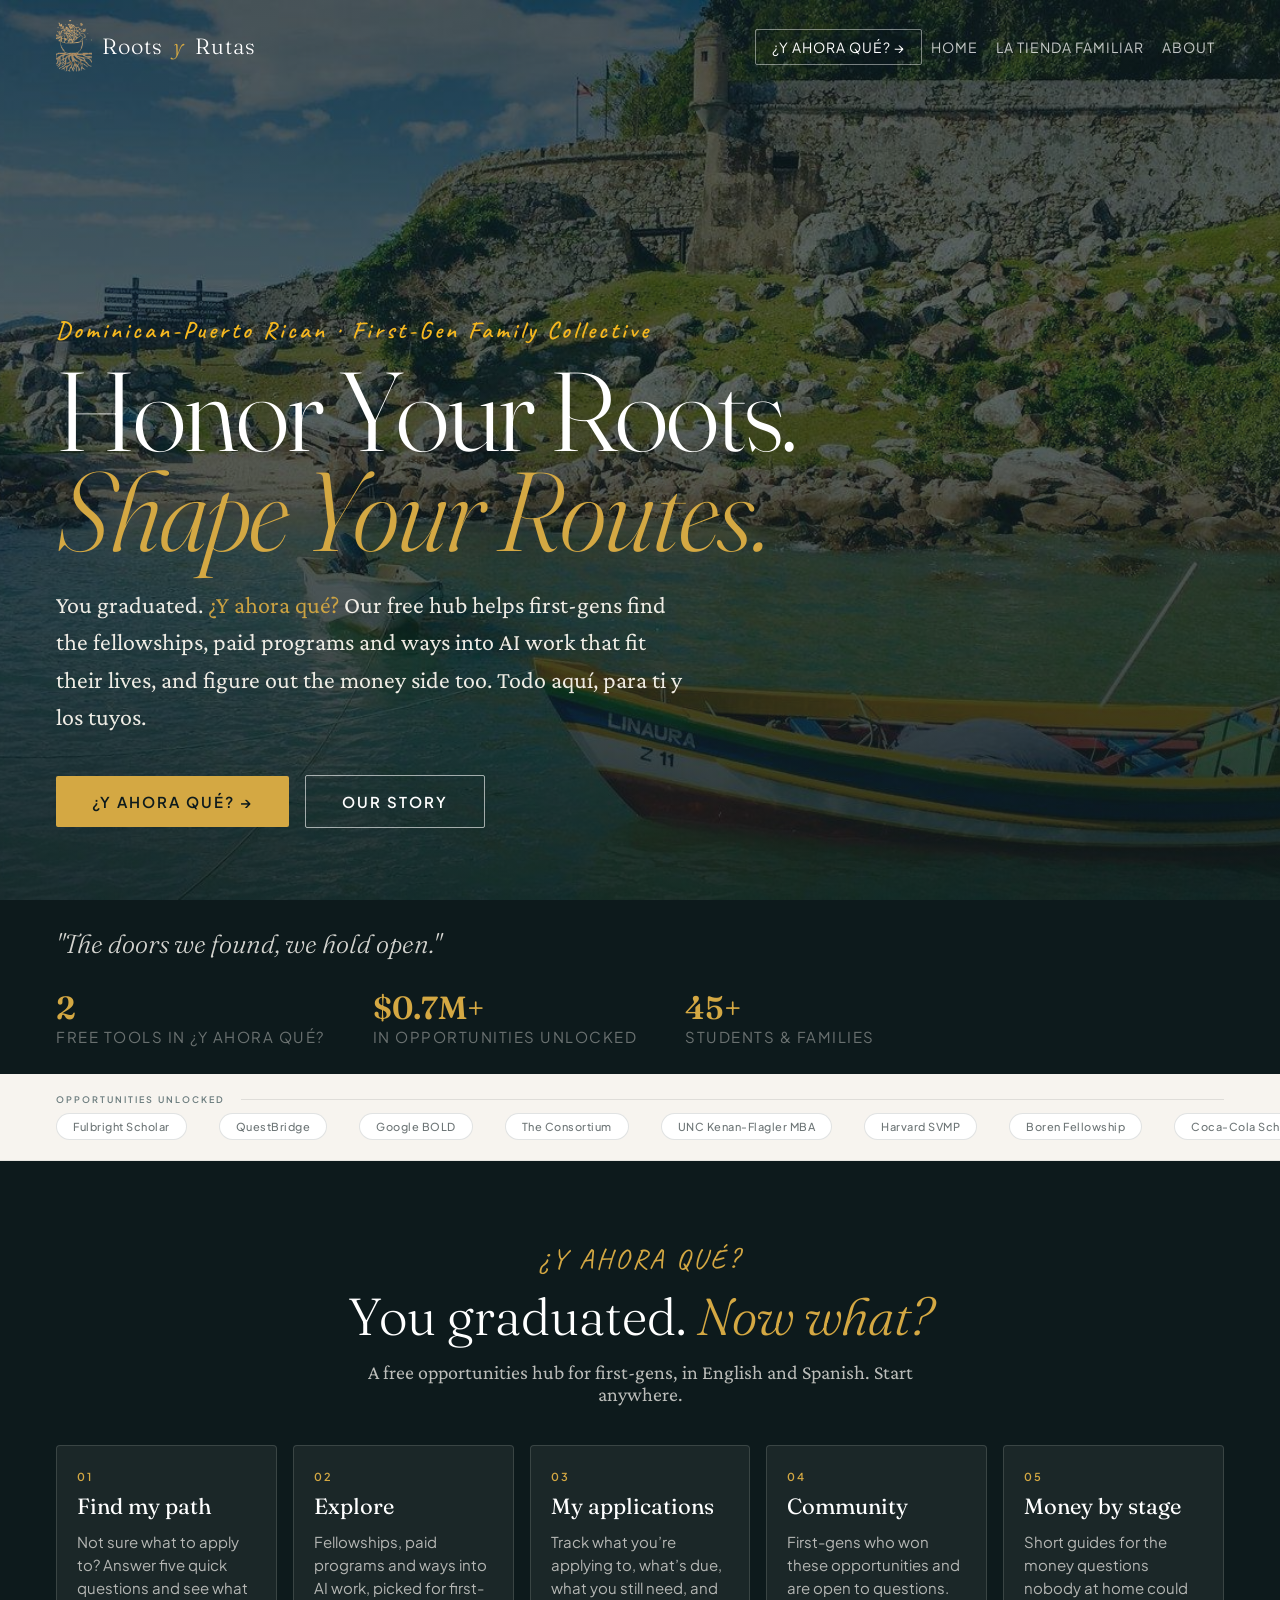
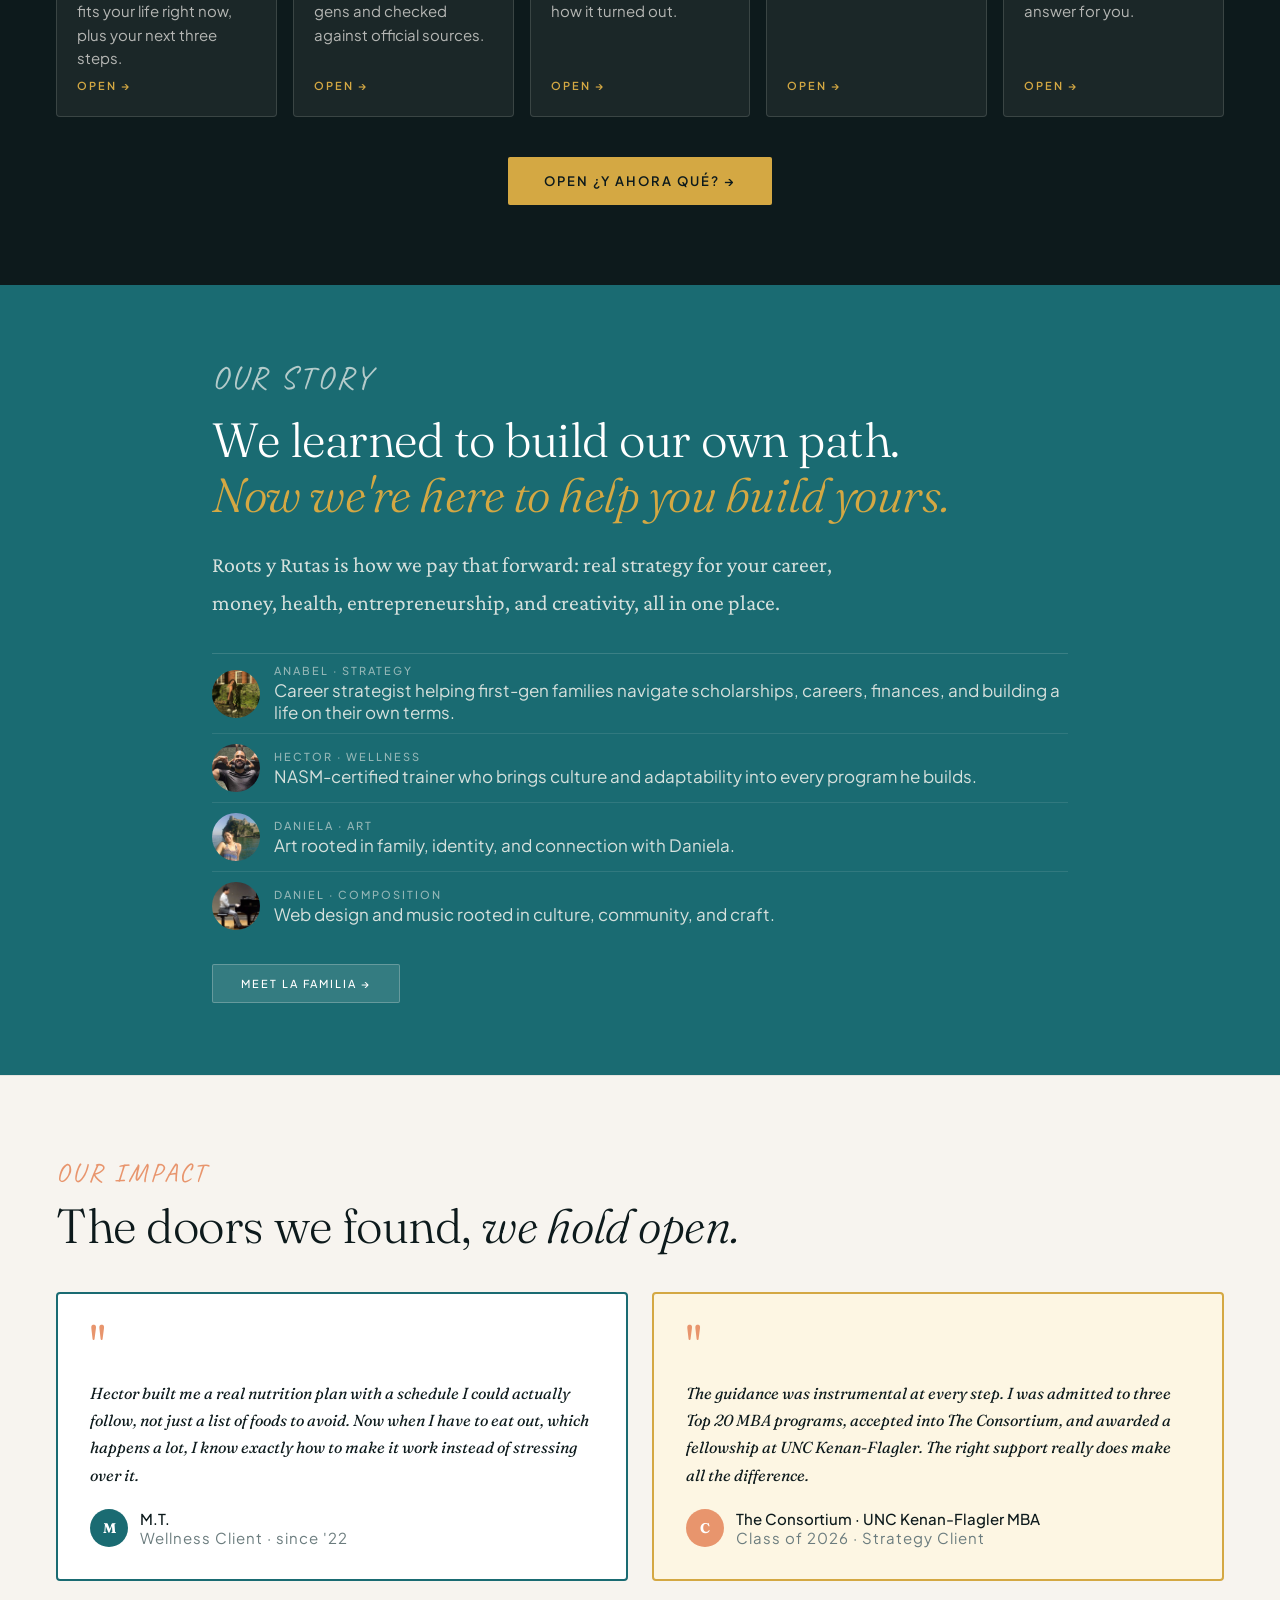
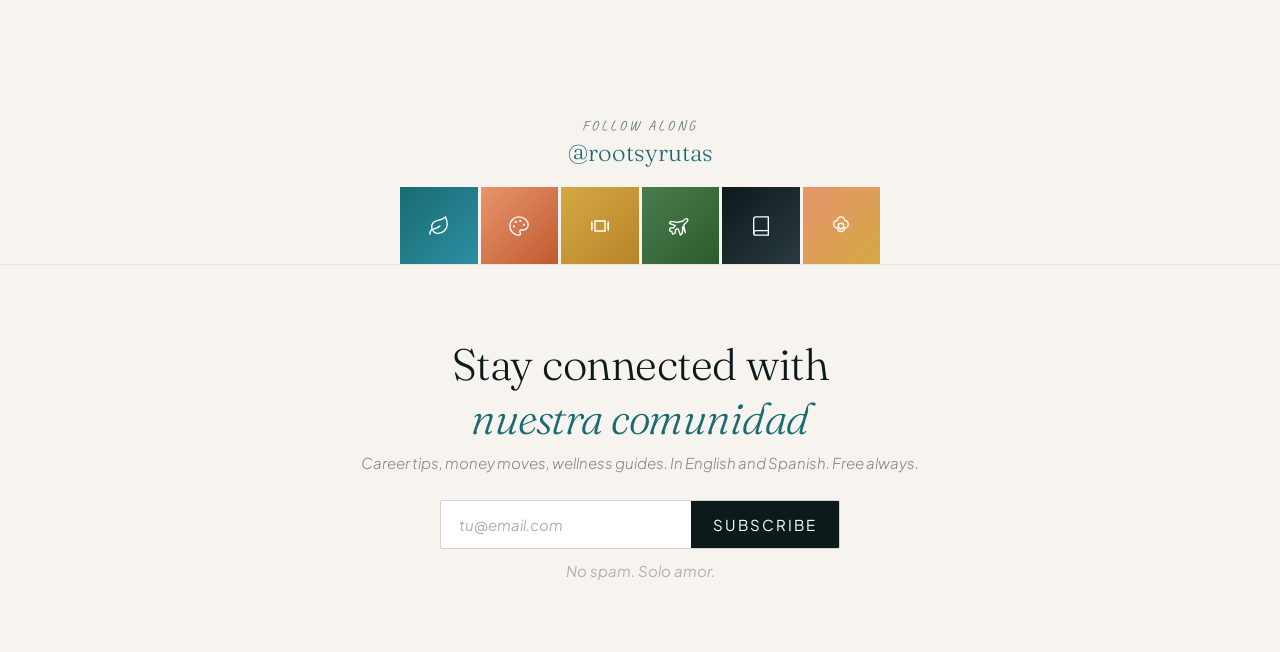
==== commit b40a198b: "Feature ¿Y ahora qué? on the home page and add deadlines to every opportunity - Home: lead the hero," ====
--- a/index.html
+++ b/index.html
@@ -107,6 +107,24 @@
 }
 .rry-carousel-track[style*="rry-car-slide"] { width:300%; }
 .rry-carousel-track[style*="rry-car-slide"] .rry-slide { width:33.333%; }
+/* ¿Y ahora qué? feature on the home page */
+.yaq { background:var(--deep); padding:80px 56px; }
+.yaq-inner { max-width:1200px; margin:0 auto; text-align:center; }
+.yaq-eyebrow { font-family:'Caveat',cursive; font-size:28px; color:var(--gold); letter-spacing:3px; text-transform:uppercase; display:block; margin-bottom:12px; }
+.yaq-title { font-family:'Fraunces',serif; font-weight:300; font-size:clamp(32px,4.2vw,52px); color:white; line-height:1.1; margin-bottom:16px; }
+.yaq-title em { font-style:italic; color:var(--gold); }
+.yaq-sub { font-family:'Crimson Pro',serif; font-size:20px; color:rgba(247,244,239,0.75); margin:0 auto 40px; max-width:560px; }
+.yaq-grid { display:grid; grid-template-columns:repeat(5,1fr); gap:16px; text-align:left; margin-bottom:40px; }
+.yaq-card { display:flex; flex-direction:column; gap:10px; background:rgba(247,244,239,0.06); border:1px solid rgba(247,244,239,0.14); border-radius:4px; padding:24px 20px; text-decoration:none; transition:background 0.2s, border-color 0.2s; }
+.yaq-card:hover { background:rgba(247,244,239,0.12); border-color:var(--gold); }
+.yaq-num { font-size:11px; font-weight:600; letter-spacing:2px; color:var(--gold); }
+.yaq-card-title { font-family:'Fraunces',serif; font-size:22px; color:white; line-height:1.2; }
+.yaq-card-desc { font-size:15px; color:rgba(247,244,239,0.7); line-height:1.55; flex:1; }
+.yaq-go { font-size:11px; font-weight:600; letter-spacing:2px; text-transform:uppercase; color:var(--gold); }
+.yaq-cta { display:inline-block; background:var(--gold); color:var(--deep); padding:16px 36px; font-size:13px; font-weight:600; letter-spacing:2px; text-transform:uppercase; text-decoration:none; border-radius:2px; }
+.yaq-cta:hover { background:white; }
+@media(max-width:1000px){ .yaq-grid { grid-template-columns:repeat(2,1fr); } }
+@media(max-width:600px){ .yaq { padding:56px 16px; } .yaq-grid { grid-template-columns:1fr; } }
 </style>
 <meta charset="UTF-8">
 <meta name="viewport" content="width=device-width, initial-scale=1.0">
@@ -1689,15 +1707,10 @@
 <nav id="mainNav">
   <span class="nav-logo" onclick="showPage('home')" style="display:inline-flex;align-items:center;gap:10px;"><img src="images/nav-logo-icon.png" alt="" style="height:52px;width:auto;display:block;">Roots <em>y</em> Rutas</span>
   <ul class="nav-links">
+    <li><a class="nav-book" href="/y-ahora-que/">&iquest;Y ahora qu&eacute;? &rarr;</a></li>
     <li><a onclick="showPage('home')" data-es="Inicio">Home</a></li>
+    <li><a onclick="showPage('tienda')">La Tienda Familiar</a></li>
     <li><a onclick="showPage('about')" data-es="Nosotros">About</a></li>
-    <li><a href="/y-ahora-que/">&iquest;Y ahora qu&eacute;?</a></li>
-    <li><a onclick="showPage('art')" data-es="Anexo de Arte">Art Annex</a></li>
-    <li><a onclick="showPage('loft')" data-es="El Estudio de Composici&oacute;n">Composition Loft</a></li>
-    <li><a onclick="showPage('strategy')" data-es="Estudio de Estrategia">Strategy Studio</a></li>
-    <li><a onclick="showPage('wellness')" data-es="Laboratorio de Bienestar">Wellness Lab</a></li>
-    <li><a onclick="showPage('tienda')">La Tienda Familiar</a></li>
-    <li><a class="nav-book" href="https://calendly.com/rootsyrutas/30min" target="_blank" data-es="Agenda una Llamada">📅 Book a Call</a></li>
   </ul>
   <button class="nav-hamburger" id="navHamburger" onclick="toggleMobileMenu()" aria-label="Open menu">
     <span></span><span></span><span></span>
@@ -1706,15 +1719,10 @@
 
 <div class="mobile-menu" id="mobileMenu">
   <ul class="mobile-menu-links">
+    <li><a class="mobile-nav-book" href="/y-ahora-que/">&iquest;Y ahora qu&eacute;? &rarr;</a></li>
     <li><a onclick="showPage('home')">Home<em>Inicio</em></a></li>
+    <li><a onclick="showPage('tienda')">La Tienda Familiar</a></li>
     <li><a onclick="showPage('about')">About<em>Nosotros</em></a></li>
-    <li><a href="/y-ahora-que/">&iquest;Y ahora qu&eacute;?<em>Opportunities hub</em></a></li>
-    <li><a onclick="showPage('art')">Art Annex<em>Anexo de Arte</em></a></li>
-    <li><a onclick="showPage('loft')">Composition Loft<em>El Estudio de Composici&oacute;n</em></a></li>
-    <li><a onclick="showPage('strategy')">Strategy Studio<em>Estudio de Estrategia</em></a></li>
-    <li><a onclick="showPage('wellness')">Wellness Lab<em>Laboratorio de Bienestar</em></a></li>
-    <li><a onclick="showPage('tienda')">La Tienda Familiar</a></li>
-    <li><a class="mobile-nav-book" href="https://calendly.com/rootsyrutas/30min" target="_blank" onclick="closeMobileMenu()">📅 Book a Call</a></li>
   </ul>
 </div>
 
@@ -1734,9 +1742,10 @@
         Honor Your Roots.
         <em>Shape Your Routes.</em>
       </h1>
-      <p class="hero-sub" style="font-family:'Crimson Pro',serif;color:#FAF6EE;font-style:normal;font-size:clamp(18px,2vw,24px);font-weight:400;max-width:640px;line-height:1.55;opacity:0.95;"><em style="font-style:normal;color:var(--gold);">Your one-stop shop</em> for career, money, wellness, education, entrepreneurship, and creativity, all rooted in culture. Todo aquí, para ti y los tuyos.</p>
+      <p class="hero-sub" style="font-family:'Crimson Pro',serif;color:#FAF6EE;font-style:normal;font-size:clamp(18px,2vw,24px);font-weight:400;max-width:640px;line-height:1.55;opacity:0.95;">You graduated. <em style="font-style:normal;color:var(--gold);">&iquest;Y ahora qu&eacute;?</em> Our free hub helps first-gens find the fellowships, paid programs and ways into AI work that fit their lives, and figure out the money side too. Todo aquí, para ti y los tuyos.</p>
       <div class="hero-actions">
-        <span class="btn-hero-primary" onclick="showPage('about')" style="background:var(--gold);color:var(--deep);font-size:15px;padding:16px 36px;letter-spacing:2px;font-weight:600;">Our Story →</span>
+        <a class="btn-hero-primary" href="/y-ahora-que/" style="background:var(--gold);color:var(--deep);font-size:15px;padding:16px 36px;letter-spacing:2px;font-weight:600;text-decoration:none;">&iquest;Y ahora qu&eacute;? →</a>
+        <span class="btn-hero-primary" onclick="showPage('about')" style="background:transparent;color:white;border:1px solid rgba(255,255,255,0.6);font-size:15px;padding:16px 36px;letter-spacing:2px;font-weight:600;">Our Story</span>
       </div>
     </div>
   </section>
@@ -1746,8 +1755,8 @@
     <p class="intro-tagline">"The doors we found, <em>we hold open."</em></p>
     <div class="intro-stats">
       <div class="intro-stat">
-        <div class="intro-num"><span class="counter" data-target="4">0</span></div>
-        <div class="intro-label">Pillars of Holistic Expertise</div>
+        <div class="intro-num"><span class="counter" data-target="5">0</span></div>
+        <div class="intro-label">Free Tools in &iquest;Y ahora qu&eacute;?</div>
       </div>
       <div class="intro-stat">
         <div class="intro-num">$<span class="counter" data-target="1.5" data-suffix="M+">0</span></div>
@@ -1796,64 +1805,22 @@
     </div>
   </div>
 
-  <!-- FOUR PORTALS -->
-  <div class="portals">
-    <div class="portal" onclick="showPage('strategy')">
-      <div class="portal-img" style="background:
-        linear-gradient(to bottom, rgba(13,26,28,0.3) 0%, rgba(13,26,28,0.7) 100%),
-        url('images/portal-strategy.jpg') center/cover no-repeat;">
-      </div>
-      <div class="portal-overlay"></div>
-      <div class="portal-divider"></div>
-      <div class="portal-content">
-        <span class="portal-tag">Fellowships · Career · Personal Finance</span>
-        <div class="portal-name">The Strategy<br>Studio</div>
-        <div class="portal-desc">Career coaching, fellowship navigation, financial planning, and college access with Anabel.</div>
-        <div class="portal-cta">Enter <span class="portal-cta-arrow">→</span></div>
-      </div>
+  <!-- Y AHORA QUE -->
+  <section class="yaq">
+    <div class="yaq-inner">
+      <span class="yaq-eyebrow">&iquest;y ahora qu&eacute;?</span>
+      <h2 class="yaq-title">You graduated. <em>Now what?</em></h2>
+      <p class="yaq-sub">A free opportunities hub for first-gens, in English and Spanish. Start anywhere.</p>
+      <div class="yaq-grid">
+        <a class="yaq-card" href="/y-ahora-que/#path"><span class="yaq-num">01</span><span class="yaq-card-title">Find my path</span><span class="yaq-card-desc">Not sure what to apply to? Answer five quick questions and see what fits your life right now, plus your next three steps.</span><span class="yaq-go">Open &rarr;</span></a>
+        <a class="yaq-card" href="/y-ahora-que/#explore"><span class="yaq-num">02</span><span class="yaq-card-title">Explore</span><span class="yaq-card-desc">Fellowships, paid programs and ways into AI work, picked for first-gens and checked against official sources.</span><span class="yaq-go">Open &rarr;</span></a>
+        <a class="yaq-card" href="/y-ahora-que/#tracker"><span class="yaq-num">03</span><span class="yaq-card-title">My applications</span><span class="yaq-card-desc">Track what you&#8217;re applying to, what&#8217;s due, what you still need, and how it turned out.</span><span class="yaq-go">Open &rarr;</span></a>
+        <a class="yaq-card" href="/y-ahora-que/#community"><span class="yaq-num">04</span><span class="yaq-card-title">Community</span><span class="yaq-card-desc">First-gens who won these opportunities and are open to questions.</span><span class="yaq-go">Open &rarr;</span></a>
+        <a class="yaq-card" href="/y-ahora-que/#money"><span class="yaq-num">05</span><span class="yaq-card-title">Money by stage</span><span class="yaq-card-desc">Short guides for the money questions nobody at home could answer for you.</span><span class="yaq-go">Open &rarr;</span></a>
+      </div>
+      <a class="yaq-cta" href="/y-ahora-que/">Open &iquest;Y ahora qu&eacute;? &rarr;</a>
     </div>
-    <div class="portal" onclick="showPage('wellness')">
-      <div class="portal-img" style="background:
-        linear-gradient(to bottom, rgba(13,26,28,0.2) 0%, rgba(13,26,28,0.7) 100%),
-        url('images/portal-wellness.jpg') center/cover no-repeat;">
-      </div>
-      <div class="portal-overlay"></div>
-      <div class="portal-divider"></div>
-      <div class="portal-content">
-        <span class="portal-tag">Fitness · Nutrition · Performance</span>
-        <div class="portal-name">The Wellness<br>Lab</div>
-        <div class="portal-desc">Culturally grounded training and nutrition with Hector.</div>
-        <div class="portal-cta">Enter <span class="portal-cta-arrow">→</span></div>
-      </div>
-    </div>
-    <div class="portal" onclick="showPage('art')">
-      <div class="portal-img" id="portal-img-art" style="background:
-        linear-gradient(to bottom, rgba(13,26,28,0.2) 0%, rgba(13,26,28,0.7) 100%),
-        url('images/portal-art.jpg') center/cover no-repeat;">
-      </div>
-      <div class="portal-overlay"></div>
-      <div class="portal-divider"></div>
-      <div class="portal-content">
-        <span class="portal-tag">Printmaking · Commissions · Snail Mail</span>
-        <div class="portal-name">The Art<br>Annex</div>
-        <div class="portal-desc">Hand-pressed prints, Snail Mail Club, and living abroad coaching with Daniela.</div>
-        <div class="portal-cta">Enter <span class="portal-cta-arrow">→</span></div>
-      </div>
-    </div>
-    <div class="portal" onclick="showPage('loft')">
-      <div class="portal-img" style="background:
-        linear-gradient(to bottom, rgba(13,26,28,0.2) 0%, rgba(13,26,28,0.7) 100%),
-        url('images/portal-loft.jpg') center/cover no-repeat;">
-      </div>
-      <div class="portal-overlay"></div>
-      <div class="portal-content">
-        <span class="portal-tag">Piano · Composition · Web Design</span>
-        <div class="portal-name">The Composition<br>Loft</div>
-        <div class="portal-desc">Website builds for your business and piano lessons — computer science and music with Daniel.</div>
-        <div class="portal-cta">Enter <span class="portal-cta-arrow">→</span></div>
-      </div>
-    </div>
-  </div>
+  </section>
 
   <!-- OUR STORY -->
   <section style="background:var(--teal);padding:72px 0;">
@@ -1996,362 +1963,111 @@
 </div>
 </script>
 
-<script type="text/html" id="tpl-page-strategy">
-
-  <section class="page-hero">
-    <div class="page-hero-img" id="page-hero-strategy-img" style="background:
+<script type="text/html" id="tpl-page-about">
+
+  <section class="page-hero" style="align-items:center;justify-content:center;">
+    <div class="page-hero-img" id="page-hero-about-img" style="background:
       linear-gradient(to bottom, rgba(13,26,28,0.2) 0%, rgba(13,26,28,0.8) 100%),
-      url('images/hero-strategy.jpg') center/cover no-repeat;">
+      url('images/hero-about.jpg') center/cover no-repeat;">
     </div>
     <div class="page-hero-overlay"></div>
-    <div class="page-hero-content" style="text-align:center;width:100%;">
-      <span class="page-hero-eyebrow" style="font-size:26px;letter-spacing:4px;">Career · Fellowship · Finance</span>
-      <h1 class="page-hero-title">The Strategy<br><em>Studio</em></h1>
-      
+    <div class="page-hero-content" style="text-align:center;width:100%;padding:0 56px;">
+      <span class="page-hero-eyebrow" style="color:var(--gold);font-size:22px;letter-spacing:4px;">Dominican-Puerto Rican · First-Gen Family Collective</span>
+      <h1 class="page-hero-title"><span style="color:white;">Built from our story.</span> <em style="color:var(--gold);">Offered to yours.</em></h1>
     </div>
   </section>
 
-  <div class="person-intro">
-    <div class="person-photo" style="background:url('images/person-anabel.jpg') center top/cover no-repeat; min-height:500px;"></div>
-    <div class="person-text">
-      <div class="person-name">Anabel</div>
-      <div class="person-role">Lead Strategist, Roots y Rutas Strategy Studio</div>
-      <p class="person-bio">My story starts in the Dominican Republic and has taken me around the world, from human rights research in Mongolia to community work in Ethiopia and Greece. Along the way, I learned to adapt, try things that scared me, and grow wherever I was planted. I navigated academia and finance as a first-gen immigrant without a roadmap, and I've spent the last decade helping others do the same.</p>
-      <p class="person-bio">Through Scholarly Siblings and years of coaching, I've worked with international students, immigrants, first-generation professionals, and others charting their own path, helping 100+ of them secure over $1.5 million in funding and land opportunities that once felt out of reach. That's why my family and I built Roots y Rutas, the bridge we wish we'd had. Your career, finances, health, and creativity aren't separate tracks; they feed each other. I work with people applying for fellowships, launching careers, navigating pivots, and building something meaningful for their families. Book a free 20-minute call where we'll talk through your story and start building a strategy together.</p>
-      <div class="person-creds">
-        <span class="person-cred">AI Governance</span>
-        <span class="person-cred">SHRM Certified</span>
-        <span class="person-cred">Career Coach Cert</span>
-        <span class="person-cred">VITA Volunteer</span>
-        <span class="person-cred">Coca-Cola Scholar</span>
-        <span class="person-cred">Posse Full-Tuition Leadership Scholar</span>
-        <span class="person-cred">Critical Language Scholar (CLS) &middot; Brazil, Mongolia, Ethiopia, Greece, DR</span>
-        <span class="person-cred">Institutional Evaluator &amp; Volunteer (Posse, NISL-Y, Esperanza Fund)</span>
-        <span class="person-cred">IRS-Certified Advanced VITA Volunteer</span>
-      </div>
-      <a class="btn-book" href="https://calendly.com/rootsyrutas/30min" target="_blank">📅 Book with Anabel</a>
+
+  <!-- Team bios -->  <!-- Team bios -->
+  <div class="team-bios">
+    <!-- ROOTS -->
+    <div class="team-member">
+      <div class="team-member-photo roots-carousel-wrap">
+        <div class="roots-carousel-track">
+          <div class="roots-slide"><img src="images/about-roots-1.jpg" alt="Roots" style="object-position:center;"></div>
+          <div class="roots-slide"><img src="images/about-roots-2.jpg" alt="Roots" style="object-position:center;"></div>
+          <div class="roots-slide"><img src="images/about-roots-3.jpg" alt="Roots" style="object-position:center;"></div>
+        
+          <div class="roots-slide"><img src="images/about-roots-4.jpg" alt="Roots" style="object-position:center;"></div></div>
+      </div>
+      <div class="team-member-text">
+        <div class="person-name">ROOTS</div>
+        <div class="person-role" style="color:var(--warm);font-style:italic;">where we began</div>
+        <p class="person-bio" style="font-size:28px;">We&#8217;re Anabel, Daniela, Daniel, and Hector. Two sisters, a brother, and a brother-in-law who between us have lived the immigrant experience, grown up first-gen, and carved our own path.</p>
+        <p class="person-bio" style="font-size:28px;">Nobody handed us a playbook for college, careers, or building wealth, so we went looking for one. Mentors, scholarships, nonprofits, people who believed in us before we had the language for what we were building. They opened doors. We walked through them.</p>
+      </div>
+    </div>
+    <!-- RUTAS -->
+    <div class="team-member">
+      <div class="team-member-photo rry-carousel-wrap">
+        <div class="rry-carousel-track" style="animation-name:rutas-car-slide;">
+          <div class="rry-slide"><img src="images/about-rutas-1.jpg" alt="Rutas" style="object-position:center;"></div>
+          <div class="rry-slide"><img src="images/about-rutas-2.jpg" alt="Rutas" style="object-position:center;"></div>
+        </div>
+      </div>
+      <div class="team-member-text">
+        <div class="person-name">RUTAS</div>
+        <div class="person-role" style="color:var(--warm);font-style:italic;">the road we built</div>
+        
+<p class="person-bio" style="font-size:28px;">The people who believed in us came from everywhere: teachers, community organizations like YDO, mentors, and programs at places like Phillips Academy, Syracuse, Harvard, and Stanford that nobody in our circles had access to. Scholarships like Posse, QuestBridge, and Coca-Cola got us to college. Study abroad across five continents, a Fulbright, and careers in nonprofits and government kept our world expanding.</p>        <p class="person-bio" style="font-size:28px;">But the things that changed us most aren&#8217;t on a resume. We paid off debt and built wealth through investing and property. We built healthy lifestyles from scratch, starting with a $20-a-year rec center membership because that&#8217;s all we could afford. We learned to travel with intention, immerse ourselves in new languages and cultures, and live with less noise. We kept learning long after school ended, and reclaimed the art and music we were always told weren&#8217;t practical. We built lives our younger selves wouldn&#8217;t have believed were possible.</p>
+      </div>
+    </div>
+    <!-- ROOTSYRUTAS -->
+    <div class="team-member">
+      <div class="team-member-photo rry-carousel-wrap">
+        <div class="rry-carousel-track" style="animation-name:rry-car-slide;">
+          <div class="rry-slide"><img src="images/about-rootsyrutas-1.jpg" alt="RootsyRutas" style="object-position:center 55%;"></div>
+          <div class="rry-slide"><img src="images/about-rootsyrutas-2.jpg" alt="RootsyRutas" style="object-position:center 65%;"></div>
+          <div class="rry-slide"><img src="images/about-rootsyrutas-3.jpg" alt="RootsyRutas" style="object-position:center top;"></div>
+        </div>
+      </div>
+      <div class="team-member-text">
+        <div class="person-name">ROOTSYRUTAS</div>
+        <div class="person-role" style="color:var(--warm);font-style:italic;">where we are now</div>
+        
+<p class="person-bio" style="font-size:28px;">The opportunities that changed our lives weren&#8217;t things we found alone. We went looking, people showed up, and as a family, we shared everything with each other. Roots y Rutas is how we share it with you.</p>        <p class="person-bio" style="font-size:28px;">We take a holistic approach because your career, money, health, sense of adventure, and creativity aren&#8217;t separate tracks. They feed each other. So we share what we&#8217;ve learned across all of it: how to earn opportunities that feel out of reach, build real wealth, get healthier, travel with intention, and keep your creativity alive.</p>        <p class="person-bio" style="font-size:28px;">It&#8217;s for the immigrant building a life in a new system. The first-gen professional figuring out career and finances without a guide. The person who wants to travel the world but doesn&#8217;t know where to start. The one who never stopped loving art or music but was told it wasn&#8217;t practical. The person ready to start their health journey, or ready to take it further.</p>        <p class="person-bio" style="font-weight:500;color:var(--deep);font-size:28px;">We&#8217;ve been where you are. Let&#8217;s build your path forward, together.</p>
+      </div>
     </div>
   </div>
 
-  <!-- Hall of Fame -->
-  <div style="background:var(--deep);padding:32px 56px;overflow:hidden;">
-    <div style="font-family:'Caveat',cursive;font-size:14px;color:rgba(247,244,239,0.35);letter-spacing:3px;text-transform:uppercase;margin-bottom:16px;">Doors We've Opened</div>
-    <div style="display:flex;gap:12px;flex-wrap:wrap;">
-      <span style="background:rgba(247,244,239,0.07);border:1px solid rgba(247,244,239,0.1);border-radius:2px;padding:6px 14px;font-size:15px;color:rgba(247,244,239,0.65);">Yale Global Scholars</span>
-      <span style="background:rgba(247,244,239,0.07);border:1px solid rgba(247,244,239,0.1);border-radius:2px;padding:6px 14px;font-size:15px;color:rgba(247,244,239,0.65);">The Consortium for Graduate Study in Management</span>
-      <span style="background:rgba(247,244,239,0.07);border:1px solid rgba(247,244,239,0.1);border-radius:2px;padding:6px 14px;font-size:15px;color:rgba(247,244,239,0.65);">Fuqua School of Business</span>
-      <span style="background:rgba(247,244,239,0.07);border:1px solid rgba(247,244,239,0.1);border-radius:2px;padding:6px 14px;font-size:15px;color:rgba(247,244,239,0.65);">Prague Summer Schools</span>
-      <span style="background:rgba(247,244,239,0.07);border:1px solid rgba(247,244,239,0.1);border-radius:2px;padding:6px 14px;font-size:15px;color:rgba(247,244,239,0.65);">UNC Kenan-Flagler</span>
-      <span style="background:rgba(247,244,239,0.07);border:1px solid rgba(247,244,239,0.1);border-radius:2px;padding:6px 14px;font-size:15px;color:rgba(247,244,239,0.65);">Rangel Fellowship</span>
-      <span style="background:rgba(247,244,239,0.07);border:1px solid rgba(247,244,239,0.1);border-radius:2px;padding:6px 14px;font-size:15px;color:rgba(247,244,239,0.65);">Boren Fellowship</span>
-      <span style="background:rgba(247,244,239,0.07);border:1px solid rgba(247,244,239,0.1);border-radius:2px;padding:6px 14px;font-size:15px;color:rgba(247,244,239,0.65);">Stanford Summer Program</span>
-      <span style="background:rgba(247,244,239,0.07);border:1px solid rgba(247,244,239,0.1);border-radius:2px;padding:6px 14px;font-size:15px;color:rgba(247,244,239,0.65);">Middlebury Language Schools</span>
-      <span style="background:rgba(247,244,239,0.07);border:1px solid rgba(247,244,239,0.1);border-radius:2px;padding:6px 14px;font-size:15px;color:rgba(247,244,239,0.65);">Hispanic Scholarship Foundation</span>
+
+  <div class="cta-band" style="display:flex;flex-direction:column;align-items:center;text-align:center;">
+    <div class="cta-band-text">
+      <span class="cta-band-eyebrow">ready to start</span>
+      <h2 class="cta-band-headline">Let's build your<br><em>ruta together.</em></h2>
+    </div>
+    <div class="cta-band-actions" style="align-items:center;">
+      <a class="btn-white" href="/y-ahora-que/">Start with &iquest;Y ahora qu&eacute;? &rarr;</a>
+      <a class="btn-white-outline" href="mailto:areyesovalles@gmail.com">Or email us directly</a>
     </div>
   </div>
 
-  <!-- Services -->
-  <div class="services-section">
-    <div style="padding:0 0 40px;text-align:center;">
-      <h2 class="section-headline" style="text-align:center;">Strategic <em>Services</em></h2>
-      <p style="font-size:15px;font-weight:300;color:rgba(13,26,28,0.65);line-height:1.85;max-width:720px;margin-top:12px;text-align:center;margin-left:auto;margin-right:auto;">Select a service level to learn more and book your session.</p>
-    </div>
-
-    <!-- ACCORDION -->
-    <div class="acc-wrap">
-
-      <!-- El Launchpad -->
-      <div class="acc-item acc-open" id="acc-launchpad">
-        <div class="acc-header" onclick="toggleAcc('launchpad')">
-          <div class="acc-header-left">
-            <span class="acc-num">01</span>
-            <div>
-              <div class="acc-title">El Launchpad</div>
-              <div class="acc-sub">Systems Mastery for First-Gen Trailblazers</div>
-            </div>
-          </div>
-          <div class="acc-meta">
-            <span class="acc-price">$35 Students &nbsp;/&nbsp; $70 Professionals</span>
-            <span class="acc-chevron">&#9660;</span>
-          </div>
-        </div>
-        <div class="acc-body" id="body-launchpad">
-          <div class="acc-body-inner">
-            <p class="acc-tagline">Let's ensure your story shines — so you can map your path, land the opportunity, and build a foundation that lasts.</p>
-            <div class="acc-includes">Includes: 60-minute intensive strategy session + 1 deep-dive email review of your materials</div>
-            <ul class="service-includes">
-              <li><strong>The Pipeline Audit</strong><span class="si-desc">Your collegiate roadmap. End-to-end strategy for landing competitive internships, scholarships, and summer programs.</span></li>
-              <li><strong>The First-Job Blueprint</strong><span class="si-desc">The financial foundation you wish you had. Learn to negotiate your benefits, optimize your 401k/HSAs, crush debt, fund your Roth, and master conscious spending.</span></li>
-              <li><strong>Freedom Fund Architecture</strong><span class="si-desc">Calculate your financial starting line. We&rsquo;ll map your unique &ldquo;Coast FI&rdquo; milestone to ensure your early efforts buy you total freedom later.</span></li>
-            </ul>
-            <a class="btn-book" href="https://calendly.com/rootsyrutas/30min" target="_blank">&#128197; Book El Launchpad</a>
-          </div>
-        </div>
-      </div>
-
-      <!-- El Próximo Nivel -->
-      <div class="acc-item" id="acc-proximo">
-        <div class="acc-header" onclick="toggleAcc('proximo')">
-          <div class="acc-header-left">
-            <span class="acc-num">02</span>
-            <div>
-              <div class="acc-title">El Pr&oacute;ximo Nivel</div>
-              <div class="acc-sub">Honoring your journey, building your path</div>
-            </div>
-          </div>
-          <div class="acc-meta">
-            <span class="acc-price">$135 &middot; 3-Session Package</span>
-            <span class="acc-chevron">&#9660;</span>
-          </div>
-        </div>
-        <div class="acc-body" id="body-proximo">
-          <div class="acc-body-inner">
-            <p class="acc-tagline">Whether you are pursuing a new career, or launching a consultancy, we ensure your next step honors your history and fuels your future.</p>
-            <div class="acc-includes">Includes: 3 &times; 60-minute intensive strategy sessions + 2 weeks of asynchronous support</div>
-            <ul class="service-includes">
-              <li><strong>Fellowship &amp; Post-Grad Strategy</strong><span class="si-desc">Elite execution for high-stakes programs (e.g., Fulbright, Rhodes) and competitive admissions.</span></li>
-              <li><strong>Tu Ruta: Career Navigation</strong><span class="si-desc">Rooted in identity, designed for your trajectory. Comprehensive career navigation, expert resume architecture, and a strategic pivot roadmap.</span></li>
-              <li><strong>The Consultant Pivot</strong><span class="si-desc">Monetize your &ldquo;hidden labor.&rdquo; We audit your core competencies, including translation and cross-cultural skills, to turn your vision into a profitable, independent path.</span></li>
-            </ul>
-            <a class="btn-book" href="https://calendly.com/rootsyrutas/30min" target="_blank">&#128197; Book El Pr&oacute;ximo Nivel</a>
-          </div>
-        </div>
-      </div>
-
-      <!-- El Legado -->
-      <div class="acc-item" id="acc-legado">
-        <div class="acc-header" onclick="toggleAcc('legado')">
-          <div class="acc-header-left">
-            <span class="acc-num">03</span>
-            <div>
-              <div class="acc-title">El Legado</div>
-              <div class="acc-sub">Generational Wealth</div>
-            </div>
-          </div>
-          <div class="acc-meta">
-            <span class="acc-price">$180 &middot; 3-Session Package</span>
-            <span class="acc-chevron">&#9660;</span>
-          </div>
-        </div>
-        <div class="acc-body" id="body-legado">
-          <div class="acc-body-inner">
-            <p class="acc-tagline">For those moving into a season of legacy. We honor your financial history, ground it in the present, and architect your future.</p>
-            <div class="acc-includes">Includes: Custom financial modeling dashboards + collaborative family finance planning</div>
-            <ul class="service-includes">
-              <li><strong>The Coast FI Blueprint</strong><span class="si-desc">A deep-dive audit of your net worth, pensions, and portfolios. We build a sustainable path to independence, ensuring you can manage your ecosystem long after our sessions conclude.</span></li>
-              <li><strong>The Generational Shield</strong><span class="si-desc">Asset protection, tax optimization, and wealth preservation. Leveraging VITA (tax) experience, I demystify your tax footprint and navigate the emotional weight of &ldquo;first-gen wealth guilt&rdquo; to embrace abundance.</span></li>
-              <li><strong>Intergenerational Architecture</strong><span class="si-desc">We facilitate essential conversations with your parents regarding retirement, pensions, and social security, creating strategies for the unique reality of immigrant families.</span></li>
-            </ul>
-            <a class="btn-book" href="https://calendly.com/rootsyrutas/30min" target="_blank">&#128197; Book El Legado</a>
-          </div>
-        </div>
-      </div>
-
-    </div>
-
-    <!-- DISCLAIMER -->
-    <div style="background:rgba(13,26,28,0.03);border:1px solid rgba(13,26,28,0.07);border-radius:4px;padding:20px 24px;margin-top:8px;">
-      <p style="font-size:11.5px;color:rgba(13,26,28,0.45);line-height:1.7;"><strong style="color:rgba(13,26,28,0.6);">Disclaimer:</strong> The Strategy Studio provides educational frameworks, math-backed modeling, systems analysis, and lifestyle design strategies based on extensive personal and professional experience. We do not provide licensed legal, tax, or investment advice. Clients are advised to consult with certified professionals before executing structural, binding legal or financial changes.</p>
-    </div>
-
-    <!-- HOLISTIC AVENUE -->
-    <div style="background:var(--deep);border-radius:4px;padding:24px 28px;margin-top:16px;display:flex;gap:24px;align-items:center;flex-wrap:wrap;">
-      <p style="font-size:15px;color:rgba(247,244,239,0.65);line-height:1.65;flex:1;">At Roots y Rutas, we balance the rigors of high-level strategy with the rhythm of living. Continue your journey through our studio:<br><br>Optimize your vitality in the <span style="color:var(--gold);cursor:pointer;" onclick="showPage('wellness')">Wellness Lab →</span> &nbsp; Anchor your legacy in the <span style="color:var(--gold);cursor:pointer;" onclick="showPage('art')">Art Annex →</span></p>
-    </div>
-  </div>
-
-  <footer>
+  
+
   <footer>
     <div class="footer-top">
       <div><div class="footer-brand">Roots <em>y</em> Rutas</div><div class="footer-tagline">honor your roots · shape your routes</div></div>
-      <div><div class="footer-col-title">Strategy</div><ul class="footer-links"><li><a href="https://calendly.com/rootsyrutas/30min" target="_blank">Book a Call</a></li><li><a href="#">Templates</a></li></ul></div>
-      <div><div class="footer-col-title">Navigate</div><ul class="footer-links"><li><a onclick="showPage('home')">Home</a></li><li><a onclick="showPage('about')">About</a></li><li><a href="/y-ahora-que/">&iquest;Y ahora qu&eacute;?</a></li><li><a onclick="showPage('art')">Art Annex</a></li><li><a onclick="showPage('loft')">Composition Loft</a></li><li><a onclick="showPage('strategy')">Strategy Studio</a></li><li><a onclick="showPage('wellness')">Wellness Lab</a></li><li><a onclick="showPage('tienda')">La Tienda Familiar</a></li></ul></div>
-      <div><div class="footer-col-title">Connect</div><ul class="footer-links"><li><a href="#">Instagram</a></li><li><a href="mailto:areyesovalles@gmail.com">Email</a></li></ul></div>
+      <div><div class="footer-col-title">Navigate</div><ul class="footer-links"><li><a href="/y-ahora-que/">&iquest;Y ahora qu&eacute;?</a></li><li><a onclick="showPage('home')">Home</a></li><li><a onclick="showPage('tienda')">La Tienda Familiar</a></li><li><a href="mailto:areyesovalles@gmail.com">Contact</a></li></ul></div>
+      <div><div class="footer-col-title">Connect</div><ul class="footer-links"><li><a href="#">Instagram</a></li><li><a href="#">TikTok</a></li><li><a href="#">YouTube</a></li></ul></div>
     </div>
-    <div class="footer-bottom"><span class="footer-copy">© 2026 Roots y Rutas · The Strategy Studio</span></div>
+    <div class="footer-bottom"><span class="footer-copy">© 2026 Roots y Rutas · Dominican-Puerto Rican First-Gen Family Collective</span></div>
   </footer>
 </div>
 </script>
 
-<script type="text/html" id="tpl-page-wellness">
-<div class="wellness-compact">
-
-  <section class="page-hero" style="background:linear-gradient(135deg,#0d1a1c 0%,#1a6b72 55%,#4a7c4e 100%);display:flex;align-items:center;justify-content:center;">
-    <div class="page-hero-overlay" style="background:rgba(13,26,28,0.35);"></div>
-    <div class="page-hero-content" style="text-align:center;width:100%;padding:0 56px;">
-      <span class="page-hero-eyebrow" style="font-size:20px;letter-spacing:4px;">Fitness · Nutrition · Performance</span>
-      <h1 class="page-hero-title">The Wellness<br><em>Lab</em></h1>
+<script type="text/html" id="tpl-page-tienda">
+
+
+  <section class="page-hero">
+    <div class="page-hero-img" style="background:linear-gradient(to bottom, rgba(10,22,40,0.8) 0%, rgba(10,22,40,0.95) 100%),linear-gradient(135deg, #0A1628, #1B3A5C);"></div>
+    <div class="page-hero-overlay"></div>
+    <div class="page-hero-content" style="text-align:center;width:100%;">
+      <span class="page-hero-eyebrow" style="font-size:20px;letter-spacing:4px;">hecho en familia · para nuestra gente</span>
+      <h1 class="page-hero-title">La Tienda<br><em>Familiar</em></h1>
     </div>
   </section>
 
-  
-
-  <div class="person-intro">
-    <div class="person-photo" style="background:url('images/person-hector.jpg') center top/contain no-repeat; background-color:#0d1a1c; min-height:600px;"></div>
-    <div class="person-text">
-      <div class="person-name">Hector</div>
-      <div class="person-role">Lead Coach · Wellness Lab · <a href="https://instagram.com/Hecofacoach" target="_blank" style="color:inherit;text-decoration:none;border-bottom:1px solid rgba(107,124,126,0.4);">@Hecofacoach</a></div>
-      <p class="person-bio">I'm a NASM-certified personal trainer and nutrition coach, and my approach is built around your real life, your schedule, your culture, and your goals. I build programs that are flexible enough for wherever you are and effective enough to get real results.</p>
-      <p class="person-bio">My coaching philosophy is simple: sustainable habits over quick fixes. I work with anyone who wants to build strength, improve nutrition, and show up fully, without being told to abandon the foods and rhythms that make them who they are.</p>
-      <div class="person-creds">
-        <span class="person-cred">NASM Certified PT</span>
-        <span class="person-cred">Nutrition Coach</span>
-        <span class="person-cred">Adaptable Fitness Specialist</span>
-        <span class="person-cred">Community Educator</span>
-      </div>
-    </div>
-  </div>
-
-  <!-- OUR APPROACH -->
-  <div class="serve" style="padding:64px 56px;">
-    <div style="max-width:900px;margin:0 auto;text-align:center;">
-      <span class="section-title-sm">Our Approach</span>
-      <h2 class="section-headline" style="text-align:center;">The Wellness Lab <em>difference</em></h2>
-    </div>
-    <div class="serve-grid" style="grid-template-columns:repeat(3,1fr);max-width:1000px;margin:32px auto 0;">
-      <div class="serve-item">
-        <span class="serve-icon">🍽️</span>
-        <div class="serve-title">Rooted in Culture</div>
-        <div class="serve-desc">Sancocho stays on the menu. Every plan is built around the foods, traditions, and rhythms you already have, not ones we hand you.</div>
-      </div>
-      <div class="serve-item">
-        <span class="serve-icon">🔄</span>
-        <div class="serve-title">Built to Adapt</div>
-        <div class="serve-desc">No gym? No problem. Traveling, working double shifts, or cooking for a full house, every program flexes to fit your real life.</div>
-      </div>
-      <div class="serve-item">
-        <span class="serve-icon">🌱</span>
-        <div class="serve-title">Sustainable, Not Quick Fixes</div>
-        <div class="serve-desc">No crash diets, no 30-day miracles. Just habits built to stick long after the program ends.</div>
-      </div>
-    </div>
-  </div>
-
-  <div class="services-section">
-    <div class="section-header" style="flex-direction:column;align-items:center;text-align:center;gap:20px;">
-      <div>
-        <span class="section-title-sm">1:1 Services</span>
-        <h2 class="section-headline">Work with <em>Hector</em></h2>
-      </div>
-    </div>
-    <div class="services-list">
-
-      <!-- shared affordability note -->
-      <div class="acc-wrap">
-      <div class="acc-item acc-open" id="acc-well-pt">
-        <div class="acc-header" onclick="toggleAccWell('well-pt')">
-          <div class="acc-header-left">
-            <span class="acc-num">01</span>
-            <div>
-              <div class="acc-title">Personal Training · Virtual</div>
-              <div class="acc-sub">$65/session · $175 for 3-pack · $650 for 12-pack</div>
-            </div>
-          </div>
-          <div class="acc-meta">
-            <a class="btn-book leaf" href="https://calendly.com/rootsyrutas/30min" target="_blank" onclick="event.stopPropagation()">📅 Book</a>
-            <span class="acc-chevron">&#9660;</span>
-          </div>
-        </div>
-        <div class="acc-body" id="body-well-pt">
-          <div class="acc-body-inner" style="padding:0 24px 28px 64px;">
-            <p style="font-size:15px;color:rgba(13,26,28,0.7);line-height:1.7;margin-bottom:16px;">Custom virtual training programs built via video calls around your real life, schedule, and goals. No gym required. Designed for adaptability, whether you're at home, traveling, or fitting it in between meetings.</p>
-            <p style="font-size:13px;letter-spacing:2px;text-transform:uppercase;color:var(--teal);font-family:'Caveat',cursive;font-size:14px;margin-bottom:8px;">Includes</p>
-            <ul class="service-includes">
-            <li>Initial fitness assessment and goal setting</li>
-            <li>Custom weekly training program that adapts to your body, schedule, previous injuries, and equipment</li>
-            <li>Form and workout coaching via video or in-person</li>
-            <li>Progress tracking and adjustments</li>
-            </ul>
-          </div>
-        </div>
-      </div>
-      <div class="acc-item" id="acc-well-nutrition">
-        <div class="acc-header" onclick="toggleAccWell('well-nutrition')">
-          <div class="acc-header-left">
-            <span class="acc-num">02</span>
-            <div>
-              <div class="acc-title">Nutrition Coaching</div>
-              <div class="acc-sub">$65/session · $175 for 3-session plan</div>
-            </div>
-          </div>
-          <div class="acc-meta">
-            <a class="btn-book leaf" href="https://calendly.com/rootsyrutas/30min" target="_blank" onclick="event.stopPropagation()">📅 Book</a>
-            <span class="acc-chevron">&#9660;</span>
-          </div>
-        </div>
-        <div class="acc-body" id="body-well-nutrition">
-          <div class="acc-body-inner" style="padding:0 24px 28px 64px;">
-            <p style="font-size:15px;color:rgba(13,26,28,0.7);line-height:1.7;margin-bottom:16px;">Meetings on building YOUR sustainable nutrition that works with your traditions and adapts to wherever life takes you. No diet culture, no shame, no unnecessary added expenses. Just nourishment that fits your real life and your roots.</p>
-            <p style="font-size:13px;letter-spacing:2px;text-transform:uppercase;color:var(--teal);font-family:'Caveat',cursive;font-size:14px;margin-bottom:8px;">Includes</p>
-            <ul class="service-includes">
-            <li>Nutrition assessment and goal alignment</li>
-            <li>Culturally-adapted meal adjustments and meal prep planning</li>
-            <li>Grocery tips and money-saving strategies when eating healthy</li>
-            <li>Preparation for eating out or enjoying family meals and holidays</li>
-            <li>Macro and tracking guidance without obsessing</li>
-            <li>Debunking nutrition myths</li>
-            <li>Weekly progress check-ins and adjustments</li>
-            </ul>
-          </div>
-        </div>
-      </div>
-      <div class="acc-item" id="acc-well-perf">
-        <div class="acc-header" onclick="toggleAccWell('well-perf')">
-          <div class="acc-header-left">
-            <span class="acc-num">03</span>
-            <div>
-              <div class="acc-title">Performance &amp; Lifestyle Coaching</div>
-              <div class="acc-sub">$97/session · $247 for 3-session package</div>
-            </div>
-          </div>
-          <div class="acc-meta">
-            <a class="btn-book leaf" href="https://calendly.com/rootsyrutas/30min" target="_blank" onclick="event.stopPropagation()">📅 Book</a>
-            <span class="acc-chevron">&#9660;</span>
-          </div>
-        </div>
-        <div class="acc-body" id="body-well-perf">
-          <div class="acc-body-inner" style="padding:0 24px 28px 64px;">
-            <p style="font-size:15px;color:rgba(13,26,28,0.7);line-height:1.7;margin-bottom:16px;">Whole-person coaching combining fitness, nutrition, and mindset, for anyone who wants to perform at their best at work, at home, and everywhere in between.</p>
-            <p style="font-size:13px;letter-spacing:2px;text-transform:uppercase;color:var(--teal);font-family:'Caveat',cursive;font-size:14px;margin-bottom:8px;">Includes</p>
-            <ul class="service-includes">
-            <li>Fitness and nutrition combined assessment</li>
-            <li>Energy management and meal planning for busy schedules</li>
-            <li>Sustainable habits built around your lifestyle</li>
-            <li>Accountability check-ins between sessions</li>
-            </ul>
-          </div>
-        </div>
-      </div>
-      <div class="acc-item" id="acc-well-household">
-        <div class="acc-header" onclick="toggleAccWell('well-household')">
-          <div class="acc-header-left">
-            <span class="acc-num">04</span>
-            <div>
-              <div class="acc-title">Household Wellness Audit</div>
-              <div class="acc-sub">$65 / household</div>
-            </div>
-          </div>
-          <div class="acc-meta">
-            <a class="btn-book leaf" href="https://calendly.com/rootsyrutas/30min" target="_blank" onclick="event.stopPropagation()">📅 Book</a>
-            <span class="acc-chevron">&#9660;</span>
-          </div>
-        </div>
-        <div class="acc-body" id="body-well-household">
-          <div class="acc-body-inner" style="padding:0 24px 28px 64px;">
-            <p style="font-size:15px;color:rgba(13,26,28,0.7);line-height:1.7;margin-bottom:16px;">One-time deep dive into your household's physical health foundation: fitness, nutrition, and a concrete action plan for each family member. Eating healthy does not have to be expensive.</p>
-            <p style="font-size:13px;letter-spacing:2px;text-transform:uppercase;color:var(--teal);font-family:'Caveat',cursive;font-size:14px;margin-bottom:8px;">Includes</p>
-            <ul class="service-includes">
-            <li>Full household fitness and nutrition snapshot</li>
-            <li>Individual action plan per family member</li>
-            <li>Pantry, meal prep planning, grocery list, budget, and routine review</li>
-            <li>Eating out preparation</li>
-            <li>30-day follow-up check-in included</li>
-            </ul>
-          </div>
-        </div>
-      </div>
-    </div>
-    <div class="products-section">
+  <div class="products-section">
     <div class="section-header" style="justify-content:center;text-align:center;">
       <div>
         <h2 class="section-headline">Digital tools <em>built to move you forward</em></h2>
@@ -2371,7 +2087,7 @@
           <div class="product-title">Workout Programs (each)</div>
           <div class="product-blurb">Custom programs by HecofaCoach, each with a matching Excel tracker. Choose your style: Balanced, Powerlifting, Wellness, Bikini Focus, Minimal Equipment, Rolling Hypertrophy, and more.</div>
           <div class="product-footer-row">
-            <div><div class="product-price-display">$17</div><span class="product-price-note">Per program · Excel tracker included</span></div>
+            <div><span class="product-price-note">Per program · Excel tracker included</span></div>
             <a class="btn-sm" style="background:var(--green);text-decoration:none;color:white;" href="https://rootsyrutas.gumroad.com/" target="_blank" rel="noopener">Browse Programs</a>
           </div>
         </div>
@@ -2387,7 +2103,7 @@
           <div class="product-title">The Wellness Lab Bundle</div>
           <div class="product-blurb">All 9 workout programs with Excel trackers, the Nutrition &amp; Macros Guide, and the Healthy Latino Kitchen recipe book. Every tool, one price.</div>
           <div class="product-footer-row">
-            <div><div class="product-price-display">$79</div><span class="product-price-note"><s style="color:rgba(13,26,28,0.35);">$186</s> · instant download</span></div>
+            <div><span class="product-price-note">instant download</span></div>
             <a class="btn-sm" style="background:var(--gold);color:var(--deep);font-weight:600;text-decoration:none;" href="https://rootsyrutas.gumroad.com/l/awigit" target="_blank" rel="noopener">Get Bundle</a>
           </div>
         </div>
@@ -2403,7 +2119,7 @@
           <div class="product-title">Healthy Latino Kitchen</div>
           <div class="product-blurb">11 lightened-up family recipes (sancocho, pastelón, mangú, habichuelas, and more) with healthy swaps and scaling guides.</div>
           <div class="product-footer-row">
-            <div><div class="product-price-display">$14</div><span class="product-price-note">PDF · instant download</span></div>
+            <div><span class="product-price-note">PDF · instant download</span></div>
             <a class="btn-sm" style="background:var(--green);text-decoration:none;color:white;" href="https://rootsyrutas.gumroad.com/l/kgtia" target="_blank" rel="noopener">Buy on Gumroad</a>
           </div>
         </div>
@@ -2419,7 +2135,7 @@
           <div class="product-title">Nutrition &amp; Macros Guide</div>
           <div class="product-blurb">The complete coaching companion: calories, macros, tracking, satiety, diet breaks, meal prep, and more, all in plain language.</div>
           <div class="product-footer-row">
-            <div><div class="product-price-display">$19</div><span class="product-price-note">PDF · instant download</span></div>
+            <div><span class="product-price-note">PDF · instant download</span></div>
             <a class="btn-sm" style="background:var(--teal);text-decoration:none;color:white;" href="https://rootsyrutas.gumroad.com/l/rrianx" target="_blank" rel="noopener">Buy on Gumroad</a>
           </div>
         </div>
@@ -2487,336 +2203,12 @@
       </div>
 
     </div>
-
-    <!-- HOLISTIC AVENUE -->
-    <div style="background:var(--deep);border-radius:4px;padding:24px 28px;margin-top:32px;display:flex;gap:24px;align-items:center;flex-wrap:wrap;">
-      <p style="font-size:15px;color:rgba(247,244,239,0.65);line-height:1.65;flex:1;">Training and nutrition are one part of the picture. Continue your journey through our studio:<br><br>Sharpen your career and finances in the <span style="color:var(--gold);cursor:pointer;" onclick="showPage('strategy')">Strategy Studio →</span> &nbsp; Anchor your legacy in the <span style="color:var(--gold);cursor:pointer;" onclick="showPage('art')">Art Annex →</span></p>
-    </div>
   </div>
-
 
   <footer>
     <div class="footer-top">
       <div><div class="footer-brand">Roots <em>y</em> Rutas</div><div class="footer-tagline">honor your roots · shape your routes</div></div>
-      <div><div class="footer-col-title">Wellness</div><ul class="footer-links"><li><a href="https://calendly.com/rootsyrutas/30min" target="_blank">Book with Hector</a></li><li><a href="#">Programs</a></li></ul></div>
-      <div><div class="footer-col-title">Navigate</div><ul class="footer-links"><li><a onclick="showPage('home')">Home</a></li><li><a onclick="showPage('about')">About</a></li><li><a href="/y-ahora-que/">&iquest;Y ahora qu&eacute;?</a></li><li><a onclick="showPage('art')">Art Annex</a></li><li><a onclick="showPage('loft')">Composition Loft</a></li><li><a onclick="showPage('strategy')">Strategy Studio</a></li><li><a onclick="showPage('wellness')">Wellness Lab</a></li><li><a onclick="showPage('tienda')">La Tienda Familiar</a></li></ul></div>
-      <div><div class="footer-col-title">Connect</div><ul class="footer-links"><li><a href="#">Instagram</a></li><li><a href="mailto:areyesovalles@gmail.com">Email</a></li></ul></div>
-    </div>
-    <div class="footer-bottom"><span class="footer-copy">© 2026 Roots y Rutas · The Wellness Lab</span></div>
-  </footer>
-</div>
-</div>
-</div>
-</script>
-
-<script type="text/html" id="tpl-page-art">
-
-  <section class="page-hero" style="display:flex;align-items:center;justify-content:center;">
-    <div class="page-hero-img" id="page-hero-art-img" style="background:
-      linear-gradient(to bottom, rgba(13,26,28,0.15) 0%, rgba(13,26,28,0.85) 100%),
-      url('images/hero-art.jpg') center top/cover no-repeat;">
-    </div>
-    <div class="page-hero-overlay"></div>
-    <div class="page-hero-content" style="text-align:center;width:100%;padding:0 56px;">
-      <span class="page-hero-eyebrow">Printmaking · Snail Mail · Living Abroad</span>
-      <h1 class="page-hero-title">The Art<br><em style="color:var(--warm);">Annex</em></h1>
-      <p class="page-hero-sub" style="margin-left:auto;margin-right:auto;">art that feels like home.</p>
-    </div>
-  </section>
-
-  <div class="person-intro" style="background:var(--deep);">
-    <div class="person-photo" style="background:url('images/person-daniela.jpg') center top/cover no-repeat; min-height:500px;"></div>
-    <div class="person-text" style="background:var(--deep);">
-      <div class="person-name" style="color:white;">Daniela<br></div>
-      <div class="person-role" style="color:var(--mid);">Lead Artist · Art Annex</div>
-      <p class="person-bio" style="color:rgba(247,244,239,0.65);">I bring family stories to life through handmade work rooted in culture and connection. A graduate of Williams College's Studio Arts program, I work primarily as a printmaker and painter, celebrating Dominican botanicals, Caribbean light, and my family's immigrant story. My art explores what it means to live on the hyphen, drawing from my own life to reflect on family, nature, and human connection.</p>
-      <p class="person-bio" style="color:rgba(247,244,239,0.65);">I'm equally devoted to expanding access to arts education for under-resourced youth, from teaching painting to kids in Lawrence, Massachusetts to spending a year as a Fulbright English Teaching Assistant in Italy, where I volunteered teaching art to local elementary students. Whether I'm in the studio, the classroom, or on stage as a singer and performer, I'm always doing the same thing: sharing culture and connecting people through art.</p>
-      <div class="person-creds">
-        <span class="person-cred" style="border-color:rgba(247,244,239,0.15);color:rgba(247,244,239,0.55);">Williams College</span>
-        <span class="person-cred" style="border-color:rgba(247,244,239,0.15);color:rgba(247,244,239,0.55);">Printmaker &amp; Painter</span>
-        <span class="person-cred" style="border-color:rgba(247,244,239,0.15);color:rgba(247,244,239,0.55);">Fulbright ETA · Italy</span>
-      </div>
-      <a class="btn-book mango" href="https://calendly.com/rootsyrutas/30min" target="_blank" style="background:var(--warm);">📅 Book with Daniela</a>
-    </div>
-  </div>
-
-  <!-- Art Prints -->
-  <div class="art-prints">
-    <div class="section-header" style="margin-bottom:40px;flex-direction:column;align-items:center;text-align:center;">
-      <div>
-        <h2 class="section-headline" style="color:white;">Limited edition <em style="color:var(--warm);">original prints</em></h2>
-      </div>
-    </div>
-    <div class="art-grid">
-      <div class="art-item">
-        <div class="art-thumb" style="background:url('images/art-thumb-1.jpg') center/cover no-repeat;">
-        </div>
-        <div class="art-info">
-          <div class="art-title">Mangos Galore</div>
-          <span class="art-edition">Edition 1 of 14 · Signed Original</span>
-          <div class="art-row"><span class="art-price">$180</span><button class="btn-sm" style="background:var(--warm);">Coming Soon</button></div>
-        </div>
-      </div>
-      <div class="art-item">
-        <div class="art-thumb" style="background:url('images/art-thumb-2.jpg') center/cover no-repeat;">
-        </div>
-        <div class="art-info">
-          <div class="art-title">Atabey</div>
-          <span class="art-edition">Edition 1 of 7 · Signed Original</span>
-          <div class="art-row"><span class="art-price">$220</span><button class="btn-sm" style="background:var(--warm);">Coming Soon</button></div>
-        </div>
-      </div>
-      <div class="art-item">
-        <div class="art-thumb" style="background:url('images/art-thumb-3.jpg') center/cover no-repeat;">
-        </div>
-        <div class="art-info">
-          <div class="art-title">The Orange</div>
-          <span class="art-edition">Edition 1 of 5 · Signed Original</span>
-          <div class="art-row"><span class="art-price">$280</span><button class="btn-sm" style="background:var(--warm);">Coming Soon</button></div>
-        </div>
-      </div>
-    </div>
-  </div>
-
-  <!-- Snail Mail -->
-  <div class="snail-section">
-    <div style="text-align:center;">
-      <span class="snail-eyebrow">coming soon</span>
-      <h2 class="snail-title">Snail Mail<br><em>Club</em></h2>
-      <p class="snail-body">Monthly hand-pressed prints and cultural love letters from Daniela — delivered to your door. Because some things deserve to be physical. A little piece of home, every month. Launching soon — join the waitlist to be first in line.</p>
-      <div style="display:flex;gap:0;margin:20px auto 0;border:1.5px solid rgba(255,255,255,0.4);border-radius:2px;overflow:hidden;max-width:340px;"><input type="email" placeholder="tu@email.com" style="flex:1;padding:13px 16px;border:none;background:rgba(255,255,255,0.15);color:white;font-size:15px;font-family:'Plus Jakarta Sans',sans-serif;outline:none;" /><button style="background:white;color:var(--warm);padding:13px 18px;border:none;font-size:15px;font-weight:700;letter-spacing:1.5px;text-transform:uppercase;cursor:pointer;font-family:'Plus Jakarta Sans',sans-serif;white-space:nowrap;">Notify Me</button></div>
-    </div>
-    <div class="snail-price-box">
-      <div class="snail-price">$15</div>
-      <div class="snail-per">/month · when we launch</div>
-      <div class="snail-features" style="margin-top:20px;">
-        <div class="snail-feat">✉️ One hand-pressed limited print per month</div>
-        <div class="snail-feat">🌿 Personal note from Daniela</div>
-        <div class="snail-feat">🌍 Ships internationally</div>
-        <div class="snail-feat">🎁 Surprise cultural extras</div>
-      </div>
-    </div>
-  </div>
-
-  <!-- HOLISTIC AVENUE -->
-  <div style="background:var(--deep);border-radius:4px;padding:24px 28px;margin:16px 56px 0;display:flex;gap:24px;align-items:center;flex-wrap:wrap;">
-    <p style="font-size:15px;color:rgba(247,244,239,0.65);line-height:1.65;flex:1;">Art and identity are just one part of the picture. Continue your journey through our studio:<br><br>Sharpen your career and finances in the <span style="color:var(--gold);cursor:pointer;" onclick="showPage('strategy')">Strategy Studio →</span> &nbsp; Optimize your vitality in the <span style="color:var(--gold);cursor:pointer;" onclick="showPage('wellness')">Wellness Lab →</span></p>
-  </div>
-
-  <footer>
-    <div class="footer-top">
-      <div><div class="footer-brand">Roots <em>y</em> Rutas</div><div class="footer-tagline">honor your roots · shape your routes</div></div>
-      <div><div class="footer-col-title">Art Annex</div><ul class="footer-links"><li><a href="#">Shop Prints</a></li><li><a href="#">Snail Mail Club</a></li><li><a href="https://calendly.com/rootsyrutas/30min" target="_blank">Book Daniela</a></li></ul></div>
-      <div><div class="footer-col-title">Navigate</div><ul class="footer-links"><li><a onclick="showPage('home')">Home</a></li><li><a onclick="showPage('about')">About</a></li><li><a href="/y-ahora-que/">&iquest;Y ahora qu&eacute;?</a></li><li><a onclick="showPage('art')">Art Annex</a></li><li><a onclick="showPage('loft')">Composition Loft</a></li><li><a onclick="showPage('strategy')">Strategy Studio</a></li><li><a onclick="showPage('wellness')">Wellness Lab</a></li><li><a onclick="showPage('tienda')">La Tienda Familiar</a></li></ul></div>
-      <div><div class="footer-col-title">Connect</div><ul class="footer-links"><li><a href="#">Instagram</a></li><li><a href="mailto:areyesovalles@gmail.com">Email</a></li></ul></div>
-    </div>
-    <div class="footer-bottom"><span class="footer-copy">© 2026 Roots y Rutas · The Art Annex</span></div>
-  </footer>
-</div>
-</script>
-
-<script type="text/html" id="tpl-page-loft">
-
-  <section class="page-hero" style="display:flex;align-items:center;justify-content:center;">
-    <div class="page-hero-img" style="background:
-      linear-gradient(to bottom, rgba(13,26,28,0.15) 0%, rgba(13,26,28,0.85) 100%),
-      url('images/hero-loft.jpg') center 8%/cover no-repeat;">
-    </div>
-    <div class="page-hero-overlay"></div>
-    <div class="page-hero-content" style="text-align:center;width:100%;padding:0 56px;">
-      <span class="page-hero-eyebrow" style="font-size:22px;">Piano · Composition · Web Design</span>
-      <h1 class="page-hero-title">The Composition<br><em style="color:var(--sand);">Loft</em></h1>
-      <p class="page-hero-sub" style="margin-left:auto;margin-right:auto;">Pianist and web designer bringing Dominican roots to everything he creates.</p>
-    </div>
-  </section>
-
-  <div class="person-intro" style="background:var(--deep);">
-    <div class="person-photo" style="background:url('images/person-daniel.jpg') center 20%/cover no-repeat; min-height:500px;"></div>
-    <div class="person-text" style="background:var(--deep);">
-      <div class="person-name" style="color:white;">Daniel<br></div>
-      <div class="person-role" style="color:var(--mid);">Resident Composer · Composition Loft</div>
-      <p class="person-bio" style="color:rgba(247,244,239,0.65);">I'm a pianist, web designer, and resident composer at Roots y Rutas, where I shape how people see and feel the things they care about, through music and design. A double major in Computer Science and Music at Williams College, I study classical and jazz piano alongside composition and music theory, and build websites that help people and small businesses tell their stories online. What ties the two together is a single idea: composition — whether I'm arranging a piece at the piano or laying out a page on a screen, the work is the same at heart, shaping a perspective and guiding someone gently through it.</p>
-      <p class="person-bio" style="color:rgba(247,244,239,0.65);">That sense of perspective is rooted in family. Growing up in Lawrence, Massachusetts, in a Dominican household that built a life on the hyphen, I learned early that the way a story is framed changes how it's felt — and I carry that into everything I make, from the mood of a melody to the flow of a homepage. I'm equally devoted to teaching and access, having led coding workshops for kids at my local public library and guided young students through building their very first websites. Across all of it, the joy is the same one I find in music: the simple pleasure of making something and sharing it with others.</p>
-      <div class="person-creds">
-        <span class="person-cred" style="border-color:rgba(247,244,239,0.15);color:rgba(247,244,239,0.55);">Williams College</span>
-        <span class="person-cred" style="border-color:rgba(247,244,239,0.15);color:rgba(247,244,239,0.55);">Piano &amp; Composition</span>
-        <span class="person-cred" style="border-color:rgba(247,244,239,0.15);color:rgba(247,244,239,0.55);">Web Design</span>
-      </div>
-      <a class="btn-book" href="https://www.youtube.com/@d.r_piano" target="_blank">▶ Watch on YouTube</a>
-    </div>
-  </div>
-
-  <!-- Piano Lessons -->
-  <div class="snail-section" style="background:var(--teal);">
-    <div style="text-align:center;">
-      <span class="snail-eyebrow">coming soon</span>
-      <h2 class="snail-title">Piano<br><em>Lessons</em></h2>
-      <p class="snail-body">One-on-one and online piano lessons for players at every level, from curious first-timers to advanced students. Your very first lesson is always free, so you can see whether it's a good fit before committing to anything.</p>
-      <div style="display:flex;gap:0;margin:20px auto 0;border:1.5px solid rgba(255,255,255,0.4);border-radius:2px;overflow:hidden;max-width:340px;"><input type="email" placeholder="tu@email.com" style="flex:1;padding:13px 16px;border:none;background:rgba(255,255,255,0.15);color:white;font-size:15px;font-family:'Plus Jakarta Sans',sans-serif;outline:none;" /><button style="background:white;color:var(--teal);padding:13px 18px;border:none;font-size:15px;font-weight:700;letter-spacing:1.5px;text-transform:uppercase;cursor:pointer;font-family:'Plus Jakarta Sans',sans-serif;white-space:nowrap;">Notify Me</button></div>
-    </div>
-    <div class="snail-price-box">
-      <div class="snail-price">$40–45</div>
-      <div class="snail-per">/hour · once lessons open</div>
-      <div class="snail-features" style="margin-top:20px;">
-        <div class="snail-feat">🎹 One-on-one or online</div>
-        <div class="snail-feat">🎼 Every level welcome</div>
-        <div class="snail-feat">🎁 First lesson free</div>
-      </div>
-    </div>
-  </div>
-
-  <!-- Web Design -->
-  <div class="snail-section" style="background:#E8D9B5;">
-    <div style="text-align:center;">
-      <span class="snail-eyebrow" style="color:rgba(13,26,28,0.55);">coming soon</span>
-      <h2 class="snail-title" style="color:var(--deep);">Web<br><em>Design</em></h2>
-      <p class="snail-body" style="color:rgba(13,26,28,0.75);">Custom sites for people and small businesses who want an online home that actually sounds like them — built by a composer who treats every page like a piece of music. Keep an eye on this page.</p>
-      <div style="display:flex;gap:0;margin:20px auto 0;border:1.5px solid rgba(13,26,28,0.3);border-radius:2px;overflow:hidden;max-width:340px;"><input type="email" placeholder="tu@email.com" style="flex:1;padding:13px 16px;border:none;background:rgba(255,255,255,0.5);color:var(--deep);font-size:15px;font-family:'Plus Jakarta Sans',sans-serif;outline:none;" /><button style="background:var(--deep);color:var(--sand);padding:13px 18px;border:none;font-size:15px;font-weight:700;letter-spacing:1.5px;text-transform:uppercase;cursor:pointer;font-family:'Plus Jakarta Sans',sans-serif;white-space:nowrap;">Notify Me</button></div>
-    </div>
-    <div class="snail-price-box" style="background:rgba(13,26,28,0.08);">
-      <div class="snail-price" style="color:var(--deep);">Custom</div>
-      <div class="snail-per" style="color:rgba(13,26,28,0.6);">quote on request</div>
-      <div class="snail-features" style="margin-top:20px;">
-        <div class="snail-feat" style="color:rgba(13,26,28,0.75);border-bottom:1px solid rgba(13,26,28,0.12);">🖥️ Custom-built sites</div>
-        <div class="snail-feat" style="color:rgba(13,26,28,0.75);border-bottom:1px solid rgba(13,26,28,0.12);">🎨 Design rooted in your story</div>
-        <div class="snail-feat" style="color:rgba(13,26,28,0.75);">🚀 Launching soon</div>
-      </div>
-    </div>
-  </div>
-
-  <!-- HOLISTIC AVENUE -->
-  <div style="background:var(--deep);border-radius:4px;padding:24px 28px;margin:16px 56px 0;display:flex;gap:24px;align-items:center;flex-wrap:wrap;">
-    <p style="font-size:15px;color:rgba(247,244,239,0.65);line-height:1.65;flex:1;">Music and design are just one part of the studio. Continue your journey through our studio:<br><br>Meet Daniela in the <span style="color:var(--warm);cursor:pointer;" onclick="showPage('art')">Art Annex →</span> &nbsp; Sharpen your career and finances in the <span style="color:var(--warm);cursor:pointer;" onclick="showPage('strategy')">Strategy Studio →</span></p>
-  </div>
-
-  <footer>
-    <div class="footer-top">
-      <div><div class="footer-brand">Roots <em>y</em> Rutas</div><div class="footer-tagline">honor your roots · shape your routes</div></div>
-      <div><div class="footer-col-title">Composition Loft</div><ul class="footer-links"><li><a href="#">Piano Lessons</a></li><li><a href="#">Web Design</a></li><li><a href="https://www.youtube.com/@d.r_piano" target="_blank">YouTube</a></li></ul></div>
-      <div><div class="footer-col-title">Navigate</div><ul class="footer-links"><li><a onclick="showPage('home')">Home</a></li><li><a onclick="showPage('about')">About</a></li><li><a href="/y-ahora-que/">&iquest;Y ahora qu&eacute;?</a></li><li><a onclick="showPage('art')">Art Annex</a></li><li><a onclick="showPage('loft')">Composition Loft</a></li><li><a onclick="showPage('strategy')">Strategy Studio</a></li><li><a onclick="showPage('wellness')">Wellness Lab</a></li><li><a onclick="showPage('tienda')">La Tienda Familiar</a></li></ul></div>
-      <div><div class="footer-col-title">Connect</div><ul class="footer-links"><li><a href="#">Instagram</a></li><li><a href="mailto:areyesovalles@gmail.com">Email</a></li></ul></div>
-    </div>
-    <div class="footer-bottom"><span class="footer-copy">© 2026 Roots y Rutas · The Composition Loft</span></div>
-  </footer>
-</div>
-</script>
-
-<script type="text/html" id="tpl-page-about">
-
-  <section class="page-hero" style="align-items:center;justify-content:center;">
-    <div class="page-hero-img" id="page-hero-about-img" style="background:
-      linear-gradient(to bottom, rgba(13,26,28,0.2) 0%, rgba(13,26,28,0.8) 100%),
-      url('images/hero-about.jpg') center/cover no-repeat;">
-    </div>
-    <div class="page-hero-overlay"></div>
-    <div class="page-hero-content" style="text-align:center;width:100%;padding:0 56px;">
-      <span class="page-hero-eyebrow" style="color:var(--gold);font-size:22px;letter-spacing:4px;">Dominican-Puerto Rican · First-Gen Family Collective</span>
-      <h1 class="page-hero-title"><span style="color:white;">Built from our story.</span> <em style="color:var(--gold);">Offered to yours.</em></h1>
-    </div>
-  </section>
-
-
-  <!-- Team bios -->  <!-- Team bios -->
-  <div class="team-bios">
-    <!-- ROOTS -->
-    <div class="team-member">
-      <div class="team-member-photo roots-carousel-wrap">
-        <div class="roots-carousel-track">
-          <div class="roots-slide"><img src="images/about-roots-1.jpg" alt="Roots" style="object-position:center;"></div>
-          <div class="roots-slide"><img src="images/about-roots-2.jpg" alt="Roots" style="object-position:center;"></div>
-          <div class="roots-slide"><img src="images/about-roots-3.jpg" alt="Roots" style="object-position:center;"></div>
-        
-          <div class="roots-slide"><img src="images/about-roots-4.jpg" alt="Roots" style="object-position:center;"></div></div>
-      </div>
-      <div class="team-member-text">
-        <div class="person-name">ROOTS</div>
-        <div class="person-role" style="color:var(--warm);font-style:italic;">where we began</div>
-        <p class="person-bio" style="font-size:28px;">We&#8217;re Anabel, Daniela, Daniel, and Hector. Two sisters, a brother, and a brother-in-law who between us have lived the immigrant experience, grown up first-gen, and carved our own path.</p>
-        <p class="person-bio" style="font-size:28px;">Nobody handed us a playbook for college, careers, or building wealth, so we went looking for one. Mentors, scholarships, nonprofits, people who believed in us before we had the language for what we were building. They opened doors. We walked through them.</p>
-      </div>
-    </div>
-    <!-- RUTAS -->
-    <div class="team-member">
-      <div class="team-member-photo rry-carousel-wrap">
-        <div class="rry-carousel-track" style="animation-name:rutas-car-slide;">
-          <div class="rry-slide"><img src="images/about-rutas-1.jpg" alt="Rutas" style="object-position:center;"></div>
-          <div class="rry-slide"><img src="images/about-rutas-2.jpg" alt="Rutas" style="object-position:center;"></div>
-        </div>
-      </div>
-      <div class="team-member-text">
-        <div class="person-name">RUTAS</div>
-        <div class="person-role" style="color:var(--warm);font-style:italic;">the road we built</div>
-        
-<p class="person-bio" style="font-size:28px;">The people who believed in us came from everywhere: teachers, community organizations like YDO, mentors, and programs at places like Phillips Academy, Syracuse, Harvard, and Stanford that nobody in our circles had access to. Scholarships like Posse, QuestBridge, and Coca-Cola got us to college. Study abroad across five continents, a Fulbright, and careers in nonprofits and government kept our world expanding.</p>        <p class="person-bio" style="font-size:28px;">But the things that changed us most aren&#8217;t on a resume. We paid off debt and built wealth through investing and property. We built healthy lifestyles from scratch, starting with a $20-a-year rec center membership because that&#8217;s all we could afford. We learned to travel with intention, immerse ourselves in new languages and cultures, and live with less noise. We kept learning long after school ended, and reclaimed the art and music we were always told weren&#8217;t practical. We built lives our younger selves wouldn&#8217;t have believed were possible.</p>
-      </div>
-    </div>
-    <!-- ROOTSYRUTAS -->
-    <div class="team-member">
-      <div class="team-member-photo rry-carousel-wrap">
-        <div class="rry-carousel-track" style="animation-name:rry-car-slide;">
-          <div class="rry-slide"><img src="images/about-rootsyrutas-1.jpg" alt="RootsyRutas" style="object-position:center 55%;"></div>
-          <div class="rry-slide"><img src="images/about-rootsyrutas-2.jpg" alt="RootsyRutas" style="object-position:center 65%;"></div>
-          <div class="rry-slide"><img src="images/about-rootsyrutas-3.jpg" alt="RootsyRutas" style="object-position:center top;"></div>
-        </div>
-      </div>
-      <div class="team-member-text">
-        <div class="person-name">ROOTSYRUTAS</div>
-        <div class="person-role" style="color:var(--warm);font-style:italic;">where we are now</div>
-        
-<p class="person-bio" style="font-size:28px;">The opportunities that changed our lives weren&#8217;t things we found alone. We went looking, people showed up, and as a family, we shared everything with each other. Roots y Rutas is how we share it with you.</p>        <p class="person-bio" style="font-size:28px;">We take a holistic approach because your career, money, health, sense of adventure, and creativity aren&#8217;t separate tracks. They feed each other. So we share what we&#8217;ve learned across all of it: how to earn opportunities that feel out of reach, build real wealth, get healthier, travel with intention, and keep your creativity alive.</p>        <p class="person-bio" style="font-size:28px;">It&#8217;s for the immigrant building a life in a new system. The first-gen professional figuring out career and finances without a guide. The person who wants to travel the world but doesn&#8217;t know where to start. The one who never stopped loving art or music but was told it wasn&#8217;t practical. The person ready to start their health journey, or ready to take it further.</p>        <p class="person-bio" style="font-weight:500;color:var(--deep);font-size:28px;">We&#8217;ve been where you are. Let&#8217;s build your path forward, together.</p>
-      </div>
-    </div>
-  </div>
-
-
-  <div class="cta-band" style="display:flex;flex-direction:column;align-items:center;text-align:center;">
-    <div class="cta-band-text">
-      <span class="cta-band-eyebrow">ready to start</span>
-      <h2 class="cta-band-headline">Let's build your<br><em>ruta together.</em></h2>
-    </div>
-    <div class="cta-band-actions" style="align-items:center;">
-      <a class="btn-white" href="https://calendly.com/rootsyrutas/30min" target="_blank">📅 Book a Free Discovery Call</a>
-      <a class="btn-white-outline" href="mailto:areyesovalles@gmail.com">Or email us directly</a>
-    </div>
-  </div>
-
-  
-
-  <footer>
-    <div class="footer-top">
-      <div><div class="footer-brand">Roots <em>y</em> Rutas</div><div class="footer-tagline">honor your roots · shape your routes</div></div>
-      <div><div class="footer-col-title">Work With Us</div><ul class="footer-links"><li><a onclick="showPage('art')">Art Annex</a></li><li><a onclick="showPage('loft')">Composition Loft</a></li><li><a onclick="showPage('strategy')">Strategy Studio</a></li><li><a onclick="showPage('wellness')">Wellness Lab</a></li></ul></div>
-      <div><div class="footer-col-title">Navigate</div><ul class="footer-links"><li><a onclick="showPage('home')">Home</a></li><li><a href="https://calendly.com/rootsyrutas/30min" target="_blank">Book a Call</a></li><li><a href="mailto:areyesovalles@gmail.com">Contact</a></li></ul></div>
-      <div><div class="footer-col-title">Connect</div><ul class="footer-links"><li><a href="#">Instagram</a></li><li><a href="#">TikTok</a></li><li><a href="#">YouTube</a></li></ul></div>
-    </div>
-    <div class="footer-bottom"><span class="footer-copy">© 2026 Roots y Rutas · Dominican-Puerto Rican First-Gen Family Collective</span></div>
-  </footer>
-</div>
-</script>
-
-<script type="text/html" id="tpl-page-tienda">
-
-
-  <section class="page-hero">
-    <div class="page-hero-img" style="background:linear-gradient(to bottom, rgba(10,22,40,0.8) 0%, rgba(10,22,40,0.95) 100%),linear-gradient(135deg, #0A1628, #1B3A5C);"></div>
-    <div class="page-hero-overlay"></div>
-    <div class="page-hero-content" style="text-align:center;width:100%;">
-      <span class="page-hero-eyebrow" style="font-size:20px;letter-spacing:4px;">recursos gratuitos · para nuestra gente</span>
-      <h1 class="page-hero-title">La Tienda<br><em>Familiar</em></h1>
-    </div>
-  </section>
-
-  <div style="padding:100px 56px;text-align:center;background:var(--off-white);min-height:50vh;display:flex;flex-direction:column;align-items:center;justify-content:center;">
-    <span style="font-family:'Caveat',cursive;font-size:16px;color:var(--warm);letter-spacing:4px;text-transform:uppercase;display:block;margin-bottom:20px;">Próximamente</span>
-    <h2 style="font-family:'Fraunces',serif;font-size:clamp(36px,5vw,64px);font-weight:300;color:var(--deep);line-height:1.1;margin-bottom:20px;">Something<br><em>good is coming.</em></h2>
-    <p style="font-size:16px;font-weight:300;color:rgba(13,26,28,0.6);line-height:1.8;max-width:520px;margin-bottom:40px;">La Tienda Familiar is under construction. We're building something rooted, intentional, and made for our community. Check back soon.</p>
-    <a class="btn-book" onclick="showPage('home')" style="cursor:pointer;">&#8592; Back to Home</a>
-  </div>
-
-  <footer>
-    <div class="footer-top">
-      <div><div class="footer-brand">Roots <em>y</em> Rutas</div><div class="footer-tagline">honor your roots · shape your routes</div></div>
-      <div><div class="footer-col-title">Navigate</div><ul class="footer-links"><li><a onclick="showPage('home')">Home</a></li><li><a onclick="showPage('about')">About</a></li><li><a href="/y-ahora-que/">&iquest;Y ahora qu&eacute;?</a></li><li><a onclick="showPage('art')">Art Annex</a></li><li><a onclick="showPage('loft')">Composition Loft</a></li><li><a onclick="showPage('strategy')">Strategy Studio</a></li><li><a onclick="showPage('wellness')">Wellness Lab</a></li><li><a onclick="showPage('tienda')">La Tienda Familiar</a></li></ul></div>
+      <div><div class="footer-col-title">Navigate</div><ul class="footer-links"><li><a href="/y-ahora-que/">&iquest;Y ahora qu&eacute;?</a></li><li><a onclick="showPage('home')">Home</a></li><li><a onclick="showPage('tienda')">La Tienda Familiar</a></li><li><a onclick="showPage('about')">About</a></li></ul></div>
       <div><div class="footer-col-title">Resources</div><ul class="footer-links"><li><a href="#">Mexico Itinerary</a></li><li><a href="#">Baby Shower Templates</a></li><li><a href="#">La Asistente</a></li><li><a href="#">Newsletter</a></li></ul></div>
       <div><div class="footer-col-title">Connect</div><ul class="footer-links"><li><a href="https://instagram.com/rootsyrutas" target="_blank">Instagram</a></li><li><a href="mailto:areyesovalles@gmail.com">Email</a></li></ul></div>
     </div>
@@ -2830,7 +2222,7 @@
 function showPage(page, opts) {
   opts = opts || {};
   var tpl = document.getElementById('tpl-page-' + page);
-  if (!tpl) return;
+  if (!tpl) { page = 'home'; tpl = document.getElementById('tpl-page-home'); }
 
   // Clear and inject
   var app = document.getElementById('app');
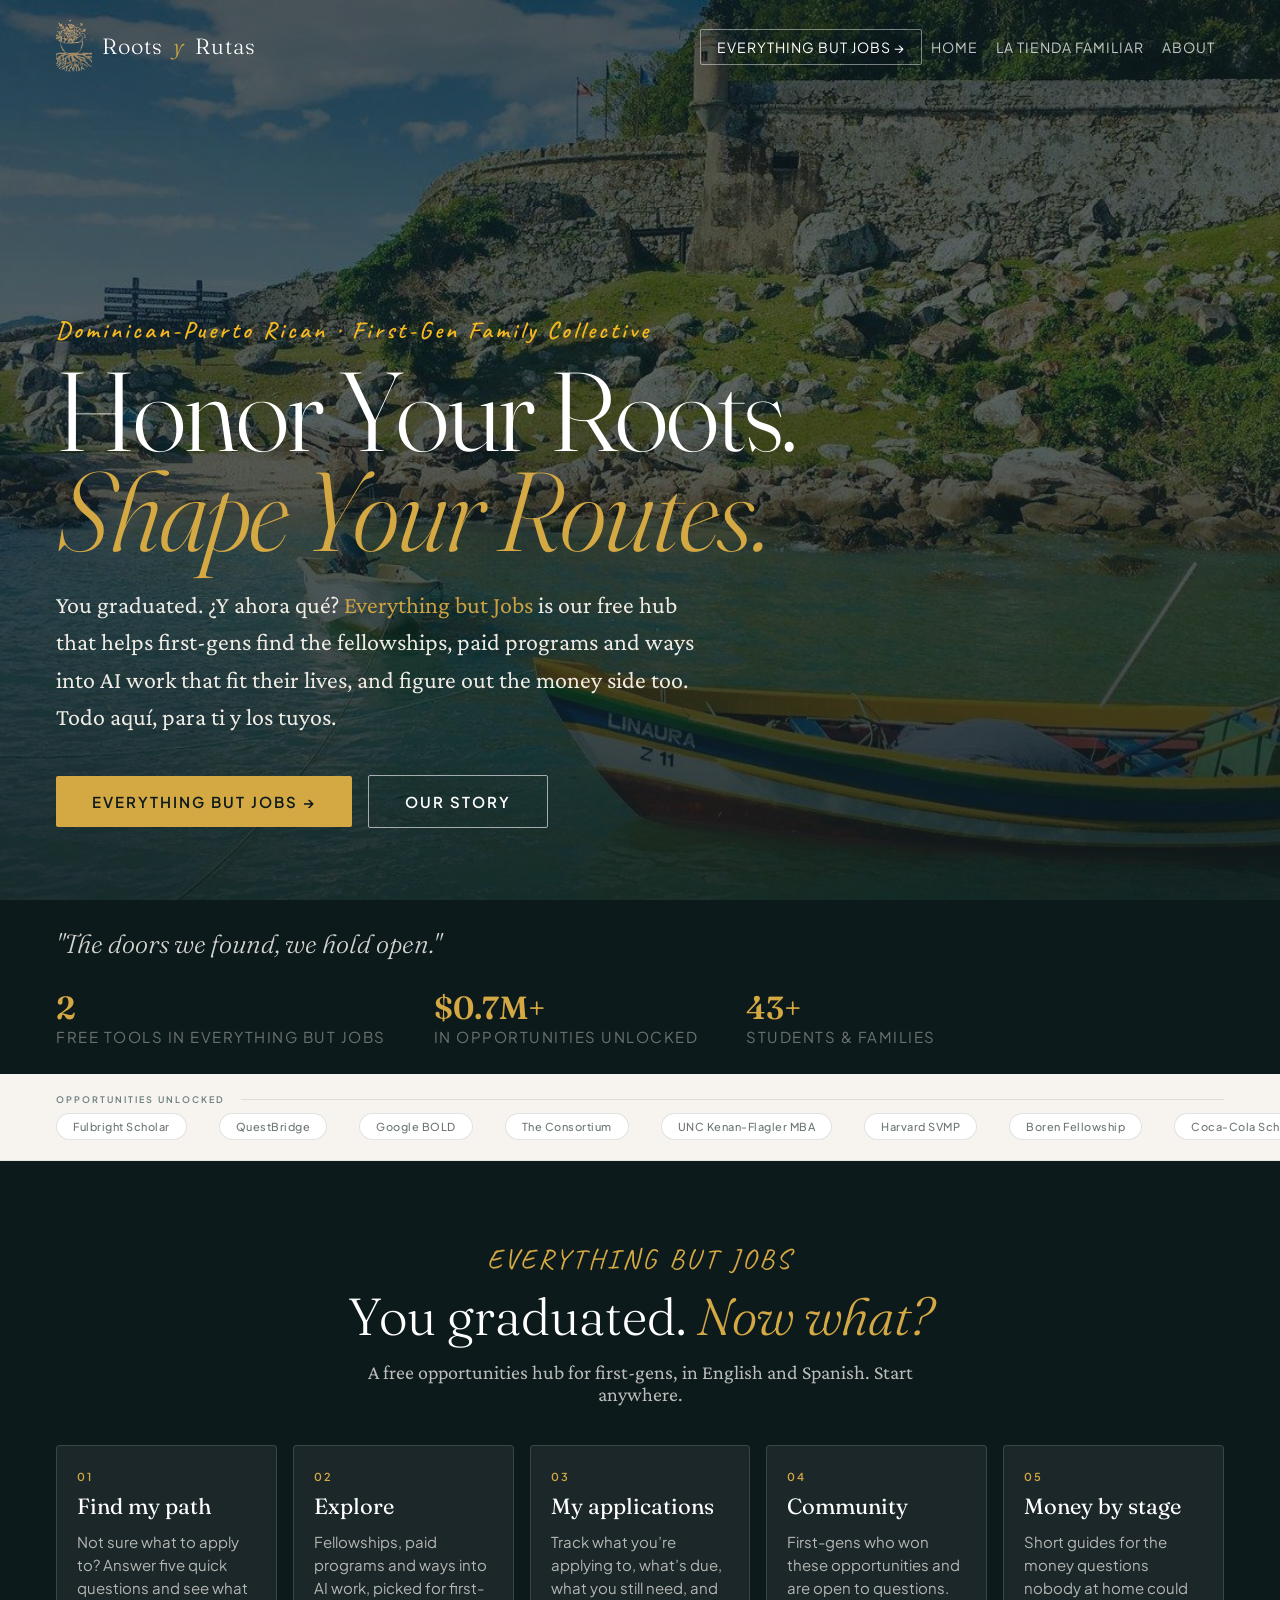
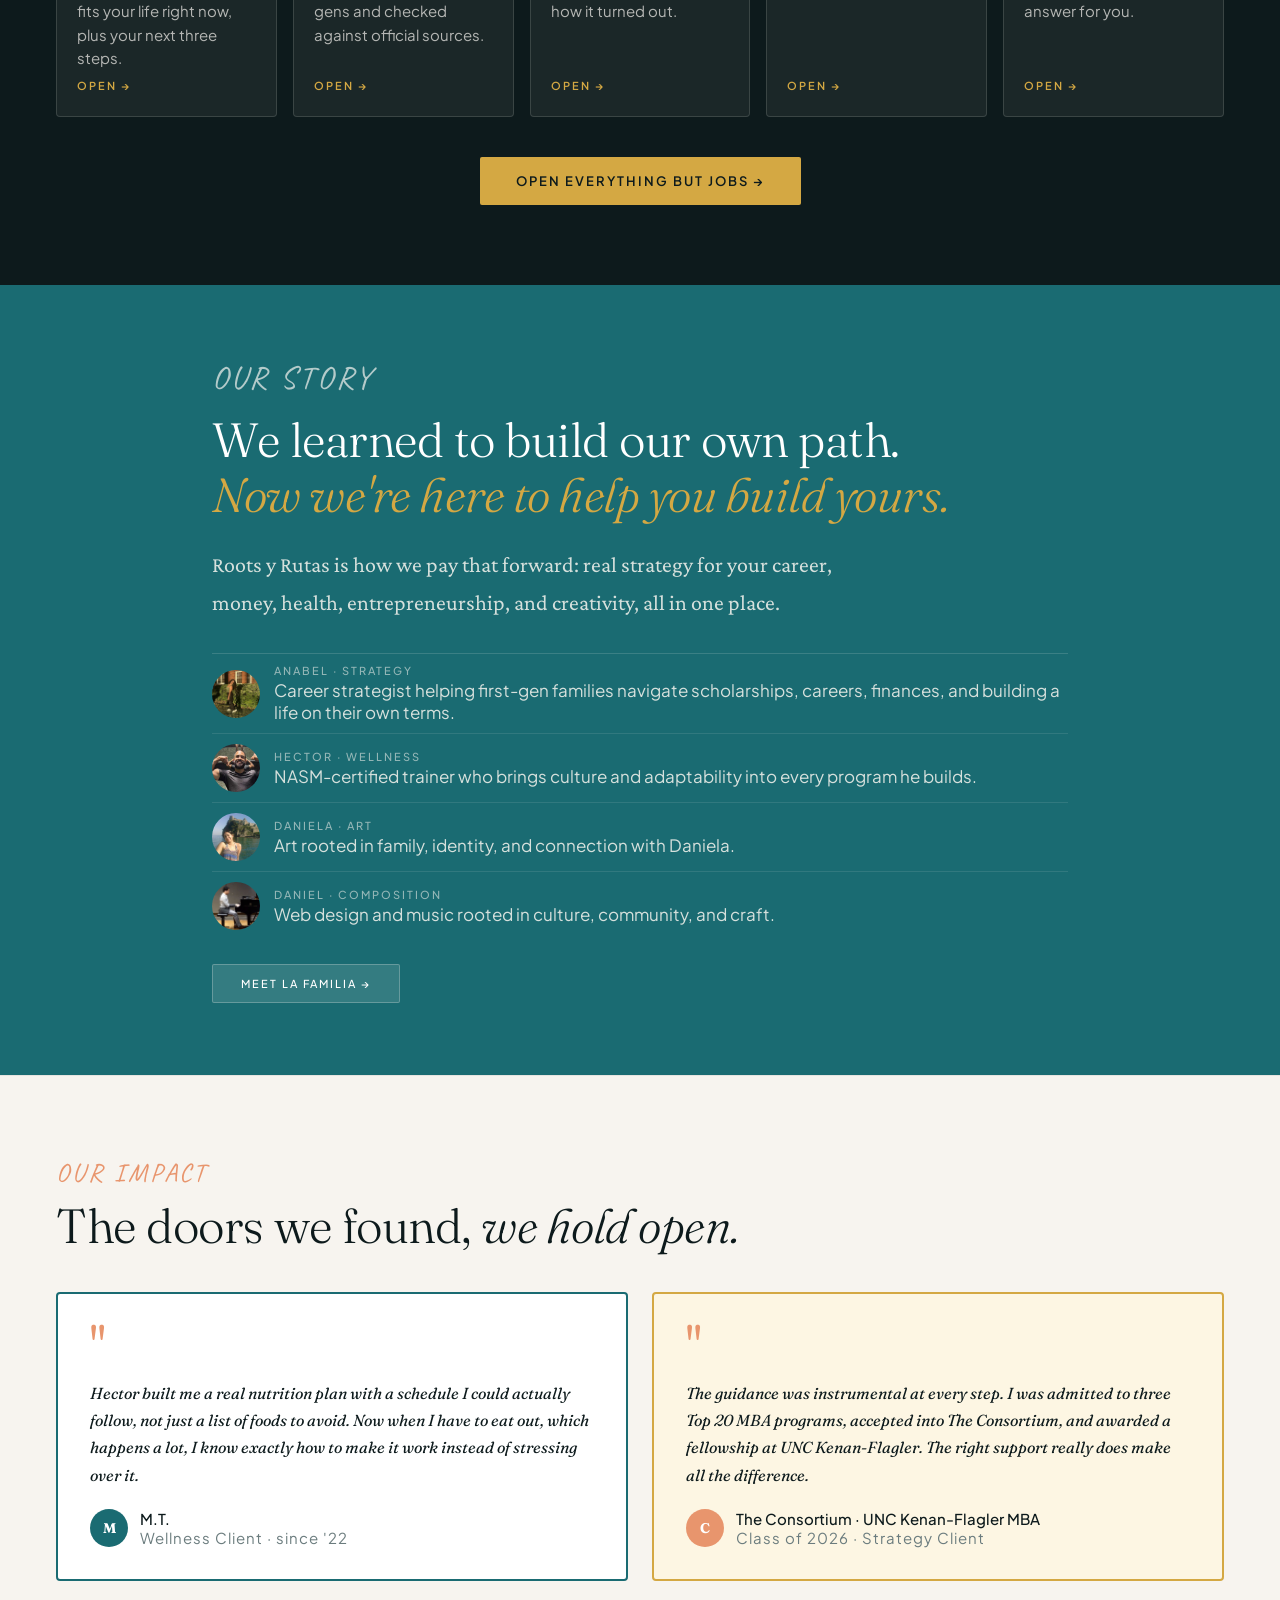
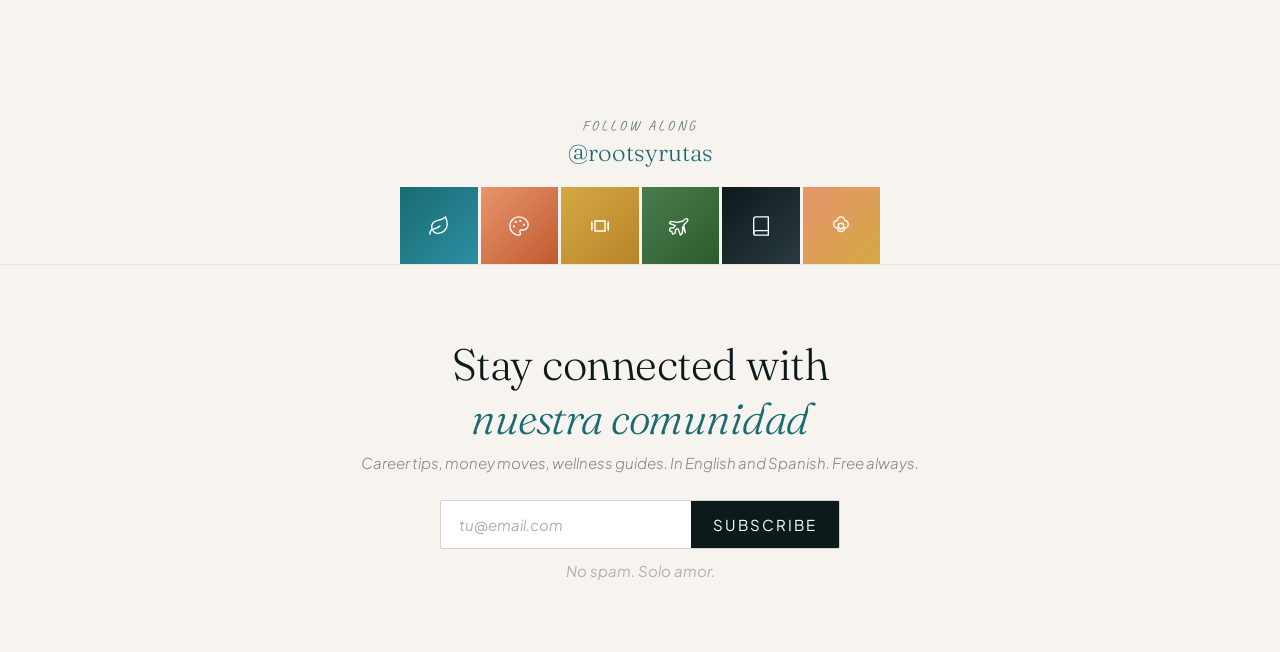
==== commit c4f40674: "Rename hub to Everything but Jobs; add newsletter fields; include Nov 19 listing updates Co-Authored" ====
--- a/index.html
+++ b/index.html
@@ -1707,7 +1707,7 @@
 <nav id="mainNav">
   <span class="nav-logo" onclick="showPage('home')" style="display:inline-flex;align-items:center;gap:10px;"><img src="images/nav-logo-icon.png" alt="" style="height:52px;width:auto;display:block;">Roots <em>y</em> Rutas</span>
   <ul class="nav-links">
-    <li><a class="nav-book" href="/y-ahora-que/">&iquest;Y ahora qu&eacute;? &rarr;</a></li>
+    <li><a class="nav-book" href="/y-ahora-que/">Everything but Jobs &rarr;</a></li>
     <li><a onclick="showPage('home')" data-es="Inicio">Home</a></li>
     <li><a onclick="showPage('tienda')">La Tienda Familiar</a></li>
     <li><a onclick="showPage('about')" data-es="Nosotros">About</a></li>
@@ -1719,7 +1719,7 @@
 
 <div class="mobile-menu" id="mobileMenu">
   <ul class="mobile-menu-links">
-    <li><a class="mobile-nav-book" href="/y-ahora-que/">&iquest;Y ahora qu&eacute;? &rarr;</a></li>
+    <li><a class="mobile-nav-book" href="/y-ahora-que/">Everything but Jobs &rarr;</a></li>
     <li><a onclick="showPage('home')">Home<em>Inicio</em></a></li>
     <li><a onclick="showPage('tienda')">La Tienda Familiar</a></li>
     <li><a onclick="showPage('about')">About<em>Nosotros</em></a></li>
@@ -1742,9 +1742,9 @@
         Honor Your Roots.
         <em>Shape Your Routes.</em>
       </h1>
-      <p class="hero-sub" style="font-family:'Crimson Pro',serif;color:#FAF6EE;font-style:normal;font-size:clamp(18px,2vw,24px);font-weight:400;max-width:640px;line-height:1.55;opacity:0.95;">You graduated. <em style="font-style:normal;color:var(--gold);">&iquest;Y ahora qu&eacute;?</em> Our free hub helps first-gens find the fellowships, paid programs and ways into AI work that fit their lives, and figure out the money side too. Todo aquí, para ti y los tuyos.</p>
+      <p class="hero-sub" style="font-family:'Crimson Pro',serif;color:#FAF6EE;font-style:normal;font-size:clamp(18px,2vw,24px);font-weight:400;max-width:640px;line-height:1.55;opacity:0.95;">You graduated. &iquest;Y ahora qu&eacute;? <em style="font-style:normal;color:var(--gold);">Everything but Jobs</em> is our free hub that helps first-gens find the fellowships, paid programs and ways into AI work that fit their lives, and figure out the money side too. Todo aquí, para ti y los tuyos.</p>
       <div class="hero-actions">
-        <a class="btn-hero-primary" href="/y-ahora-que/" style="background:var(--gold);color:var(--deep);font-size:15px;padding:16px 36px;letter-spacing:2px;font-weight:600;text-decoration:none;">&iquest;Y ahora qu&eacute;? →</a>
+        <a class="btn-hero-primary" href="/y-ahora-que/" style="background:var(--gold);color:var(--deep);font-size:15px;padding:16px 36px;letter-spacing:2px;font-weight:600;text-decoration:none;">Everything but Jobs →</a>
         <span class="btn-hero-primary" onclick="showPage('about')" style="background:transparent;color:white;border:1px solid rgba(255,255,255,0.6);font-size:15px;padding:16px 36px;letter-spacing:2px;font-weight:600;">Our Story</span>
       </div>
     </div>
@@ -1756,7 +1756,7 @@
     <div class="intro-stats">
       <div class="intro-stat">
         <div class="intro-num"><span class="counter" data-target="5">0</span></div>
-        <div class="intro-label">Free Tools in &iquest;Y ahora qu&eacute;?</div>
+        <div class="intro-label">Free Tools in Everything but Jobs</div>
       </div>
       <div class="intro-stat">
         <div class="intro-num">$<span class="counter" data-target="1.5" data-suffix="M+">0</span></div>
@@ -1808,7 +1808,7 @@
   <!-- Y AHORA QUE -->
   <section class="yaq">
     <div class="yaq-inner">
-      <span class="yaq-eyebrow">&iquest;y ahora qu&eacute;?</span>
+      <span class="yaq-eyebrow">everything but jobs</span>
       <h2 class="yaq-title">You graduated. <em>Now what?</em></h2>
       <p class="yaq-sub">A free opportunities hub for first-gens, in English and Spanish. Start anywhere.</p>
       <div class="yaq-grid">
@@ -1818,7 +1818,7 @@
         <a class="yaq-card" href="/y-ahora-que/#community"><span class="yaq-num">04</span><span class="yaq-card-title">Community</span><span class="yaq-card-desc">First-gens who won these opportunities and are open to questions.</span><span class="yaq-go">Open &rarr;</span></a>
         <a class="yaq-card" href="/y-ahora-que/#money"><span class="yaq-num">05</span><span class="yaq-card-title">Money by stage</span><span class="yaq-card-desc">Short guides for the money questions nobody at home could answer for you.</span><span class="yaq-go">Open &rarr;</span></a>
       </div>
-      <a class="yaq-cta" href="/y-ahora-que/">Open &iquest;Y ahora qu&eacute;? &rarr;</a>
+      <a class="yaq-cta" href="/y-ahora-que/">Open Everything but Jobs &rarr;</a>
     </div>
   </section>
 
@@ -2037,7 +2037,7 @@
       <h2 class="cta-band-headline">Let's build your<br><em>ruta together.</em></h2>
     </div>
     <div class="cta-band-actions" style="align-items:center;">
-      <a class="btn-white" href="/y-ahora-que/">Start with &iquest;Y ahora qu&eacute;? &rarr;</a>
+      <a class="btn-white" href="/y-ahora-que/">Start with Everything but Jobs &rarr;</a>
       <a class="btn-white-outline" href="mailto:areyesovalles@gmail.com">Or email us directly</a>
     </div>
   </div>
@@ -2047,7 +2047,7 @@
   <footer>
     <div class="footer-top">
       <div><div class="footer-brand">Roots <em>y</em> Rutas</div><div class="footer-tagline">honor your roots · shape your routes</div></div>
-      <div><div class="footer-col-title">Navigate</div><ul class="footer-links"><li><a href="/y-ahora-que/">&iquest;Y ahora qu&eacute;?</a></li><li><a onclick="showPage('home')">Home</a></li><li><a onclick="showPage('tienda')">La Tienda Familiar</a></li><li><a href="mailto:areyesovalles@gmail.com">Contact</a></li></ul></div>
+      <div><div class="footer-col-title">Navigate</div><ul class="footer-links"><li><a href="/y-ahora-que/">Everything but Jobs</a></li><li><a onclick="showPage('home')">Home</a></li><li><a onclick="showPage('tienda')">La Tienda Familiar</a></li><li><a href="mailto:areyesovalles@gmail.com">Contact</a></li></ul></div>
       <div><div class="footer-col-title">Connect</div><ul class="footer-links"><li><a href="#">Instagram</a></li><li><a href="#">TikTok</a></li><li><a href="#">YouTube</a></li></ul></div>
     </div>
     <div class="footer-bottom"><span class="footer-copy">© 2026 Roots y Rutas · Dominican-Puerto Rican First-Gen Family Collective</span></div>
@@ -2208,7 +2208,7 @@
   <footer>
     <div class="footer-top">
       <div><div class="footer-brand">Roots <em>y</em> Rutas</div><div class="footer-tagline">honor your roots · shape your routes</div></div>
-      <div><div class="footer-col-title">Navigate</div><ul class="footer-links"><li><a href="/y-ahora-que/">&iquest;Y ahora qu&eacute;?</a></li><li><a onclick="showPage('home')">Home</a></li><li><a onclick="showPage('tienda')">La Tienda Familiar</a></li><li><a onclick="showPage('about')">About</a></li></ul></div>
+      <div><div class="footer-col-title">Navigate</div><ul class="footer-links"><li><a href="/y-ahora-que/">Everything but Jobs</a></li><li><a onclick="showPage('home')">Home</a></li><li><a onclick="showPage('tienda')">La Tienda Familiar</a></li><li><a onclick="showPage('about')">About</a></li></ul></div>
       <div><div class="footer-col-title">Resources</div><ul class="footer-links"><li><a href="#">Mexico Itinerary</a></li><li><a href="#">Baby Shower Templates</a></li><li><a href="#">La Asistente</a></li><li><a href="#">Newsletter</a></li></ul></div>
       <div><div class="footer-col-title">Connect</div><ul class="footer-links"><li><a href="https://instagram.com/rootsyrutas" target="_blank">Instagram</a></li><li><a href="mailto:areyesovalles@gmail.com">Email</a></li></ul></div>
     </div>
